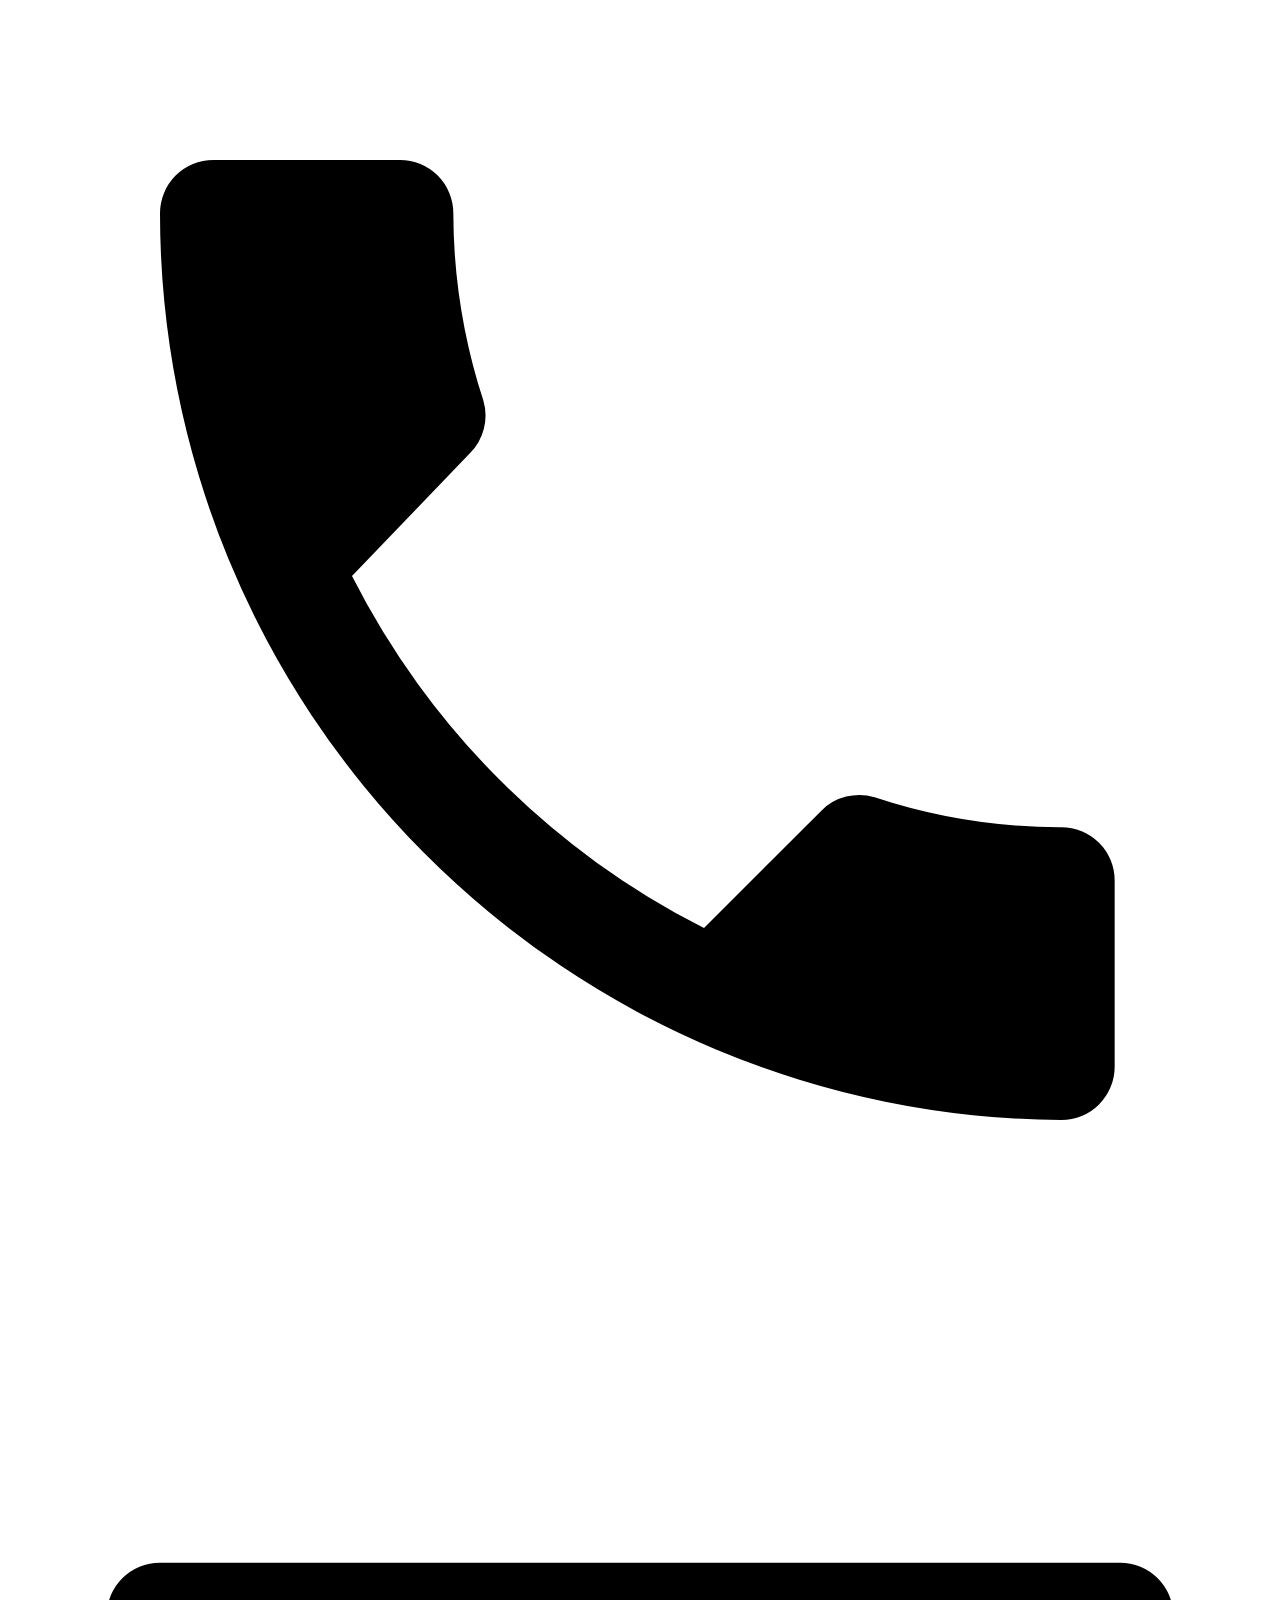
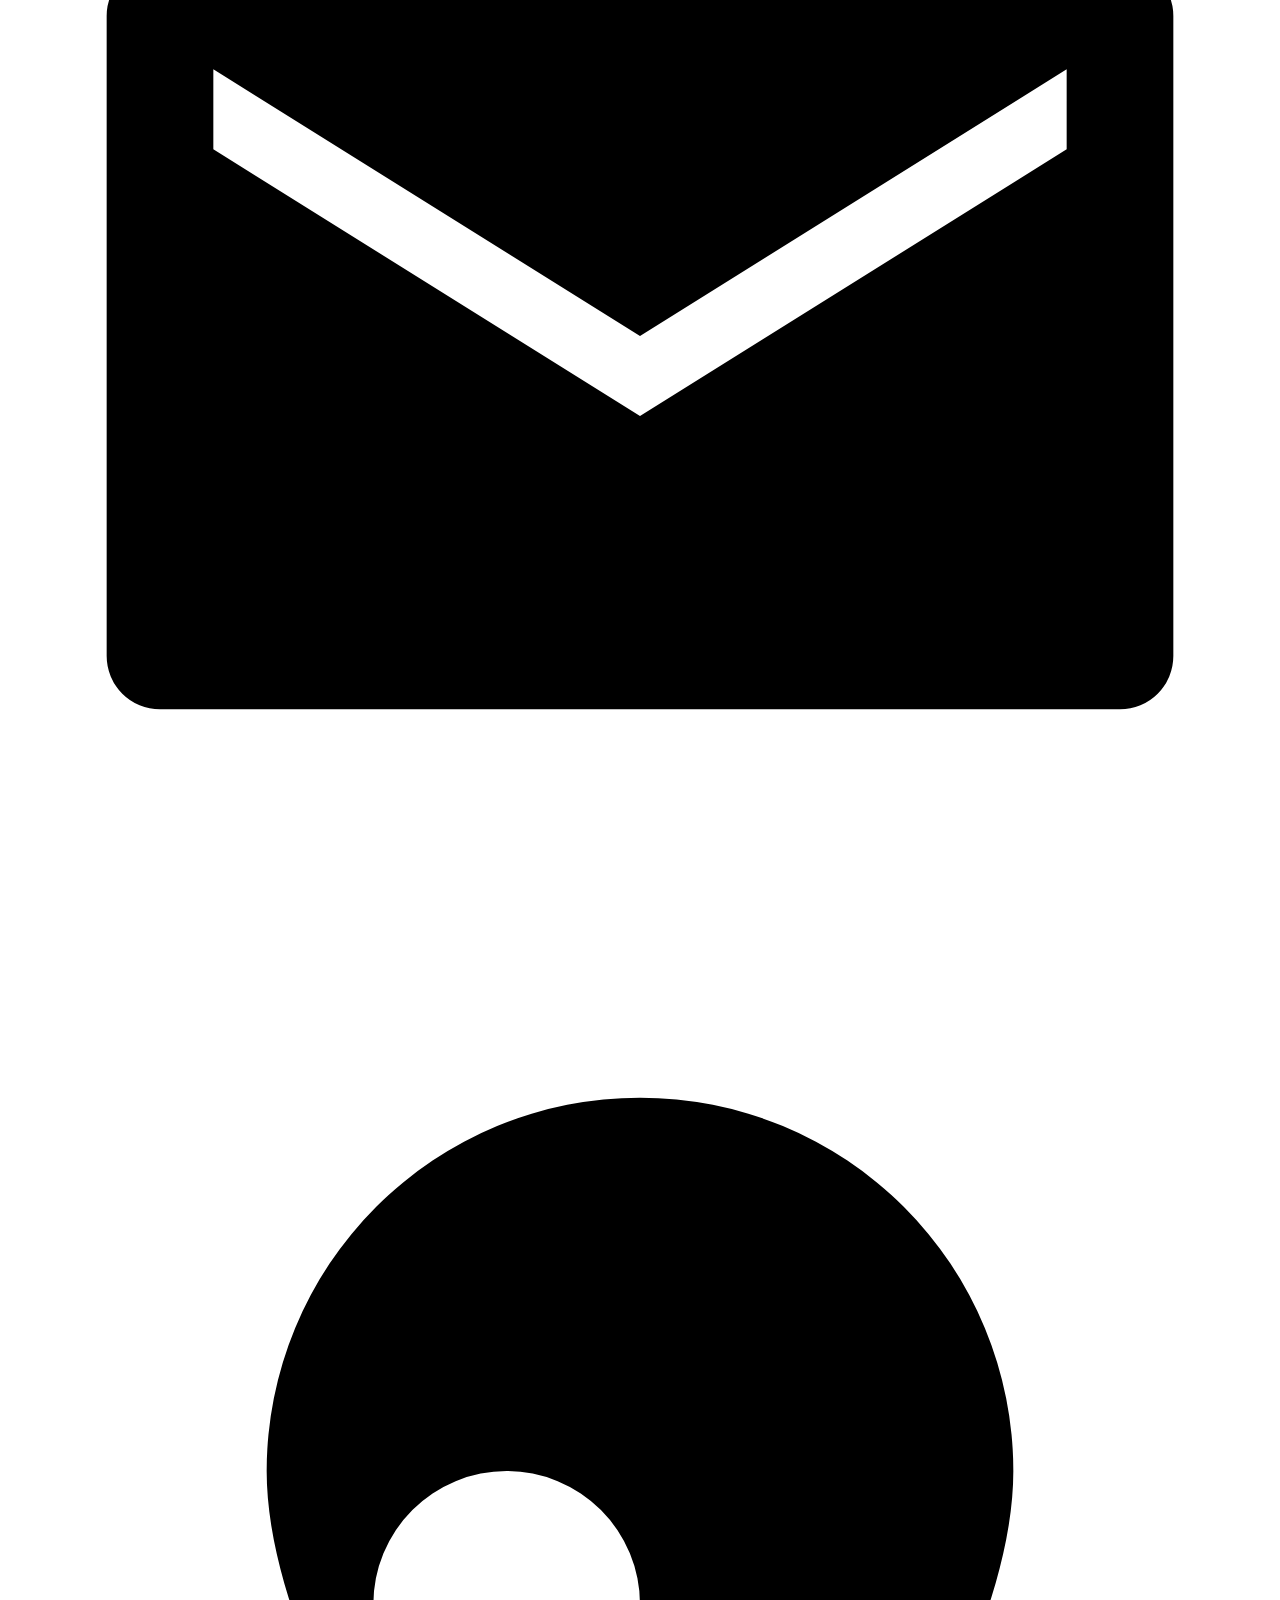
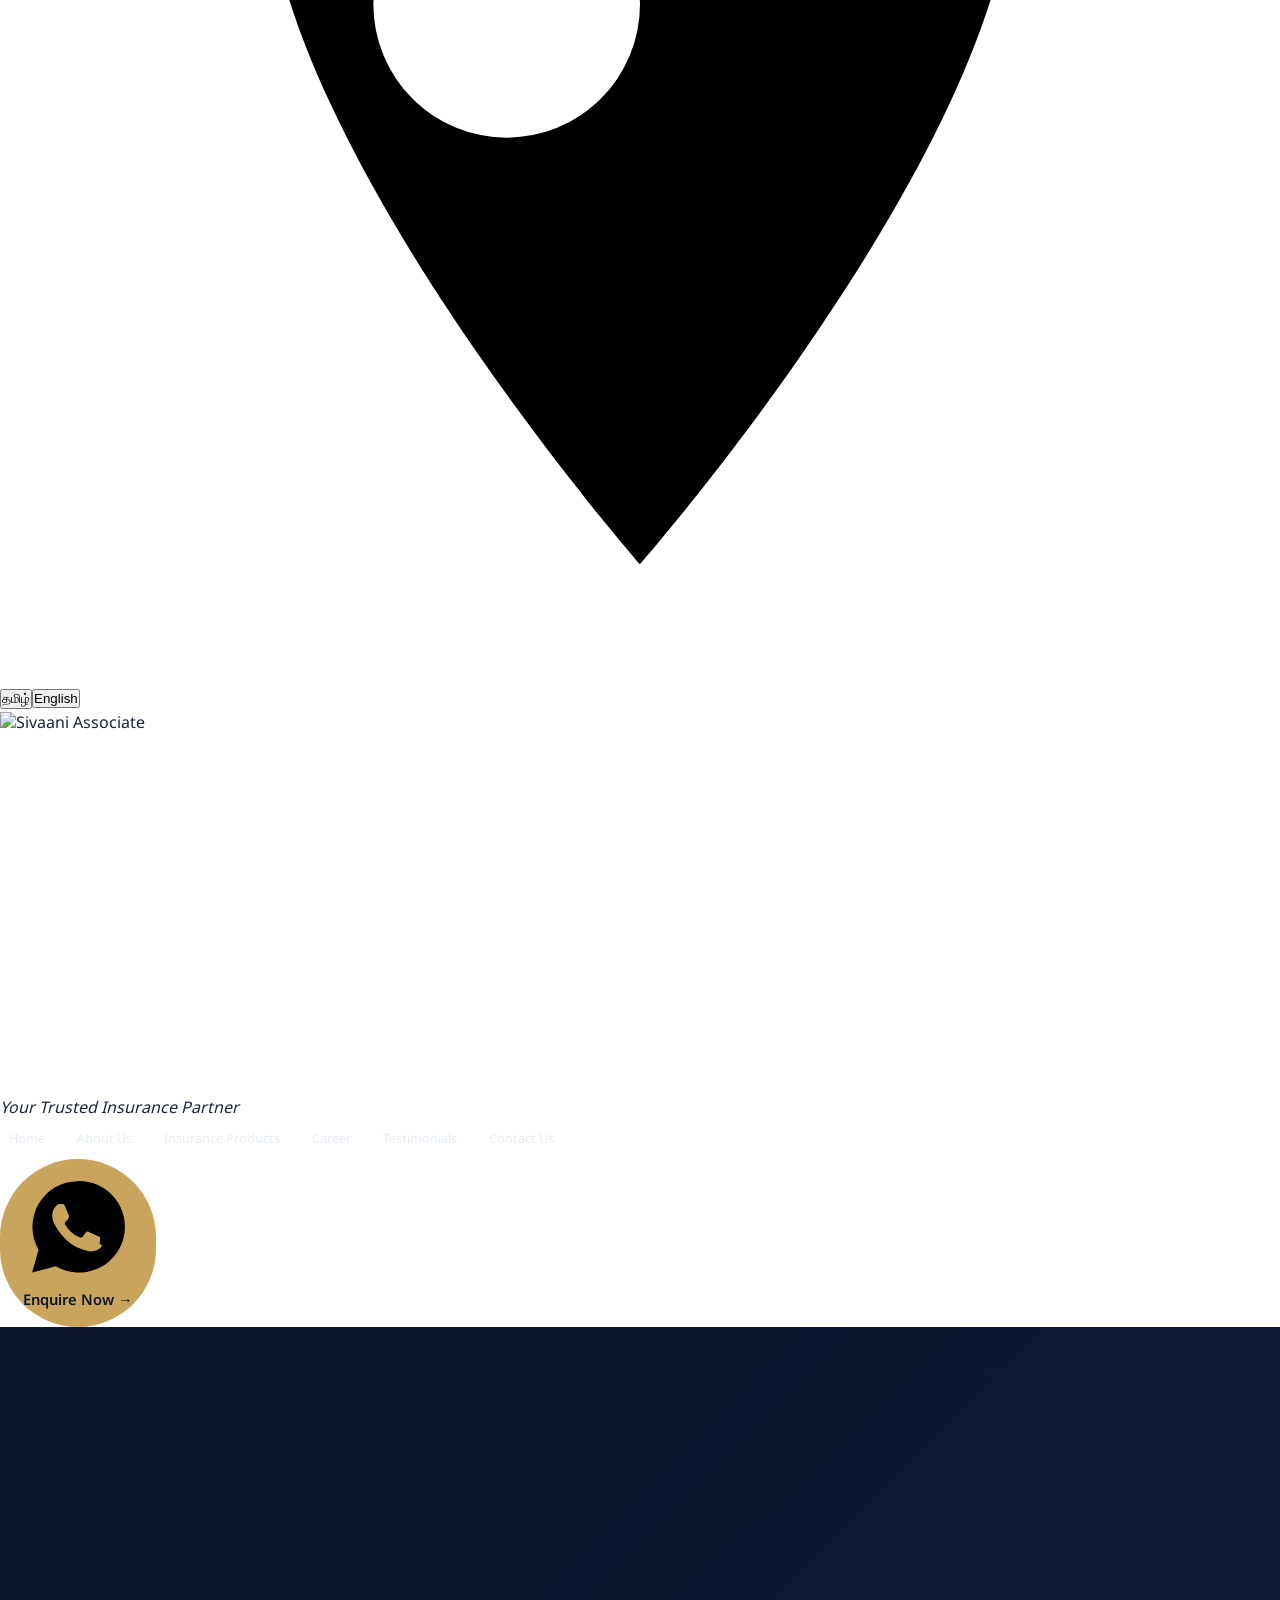
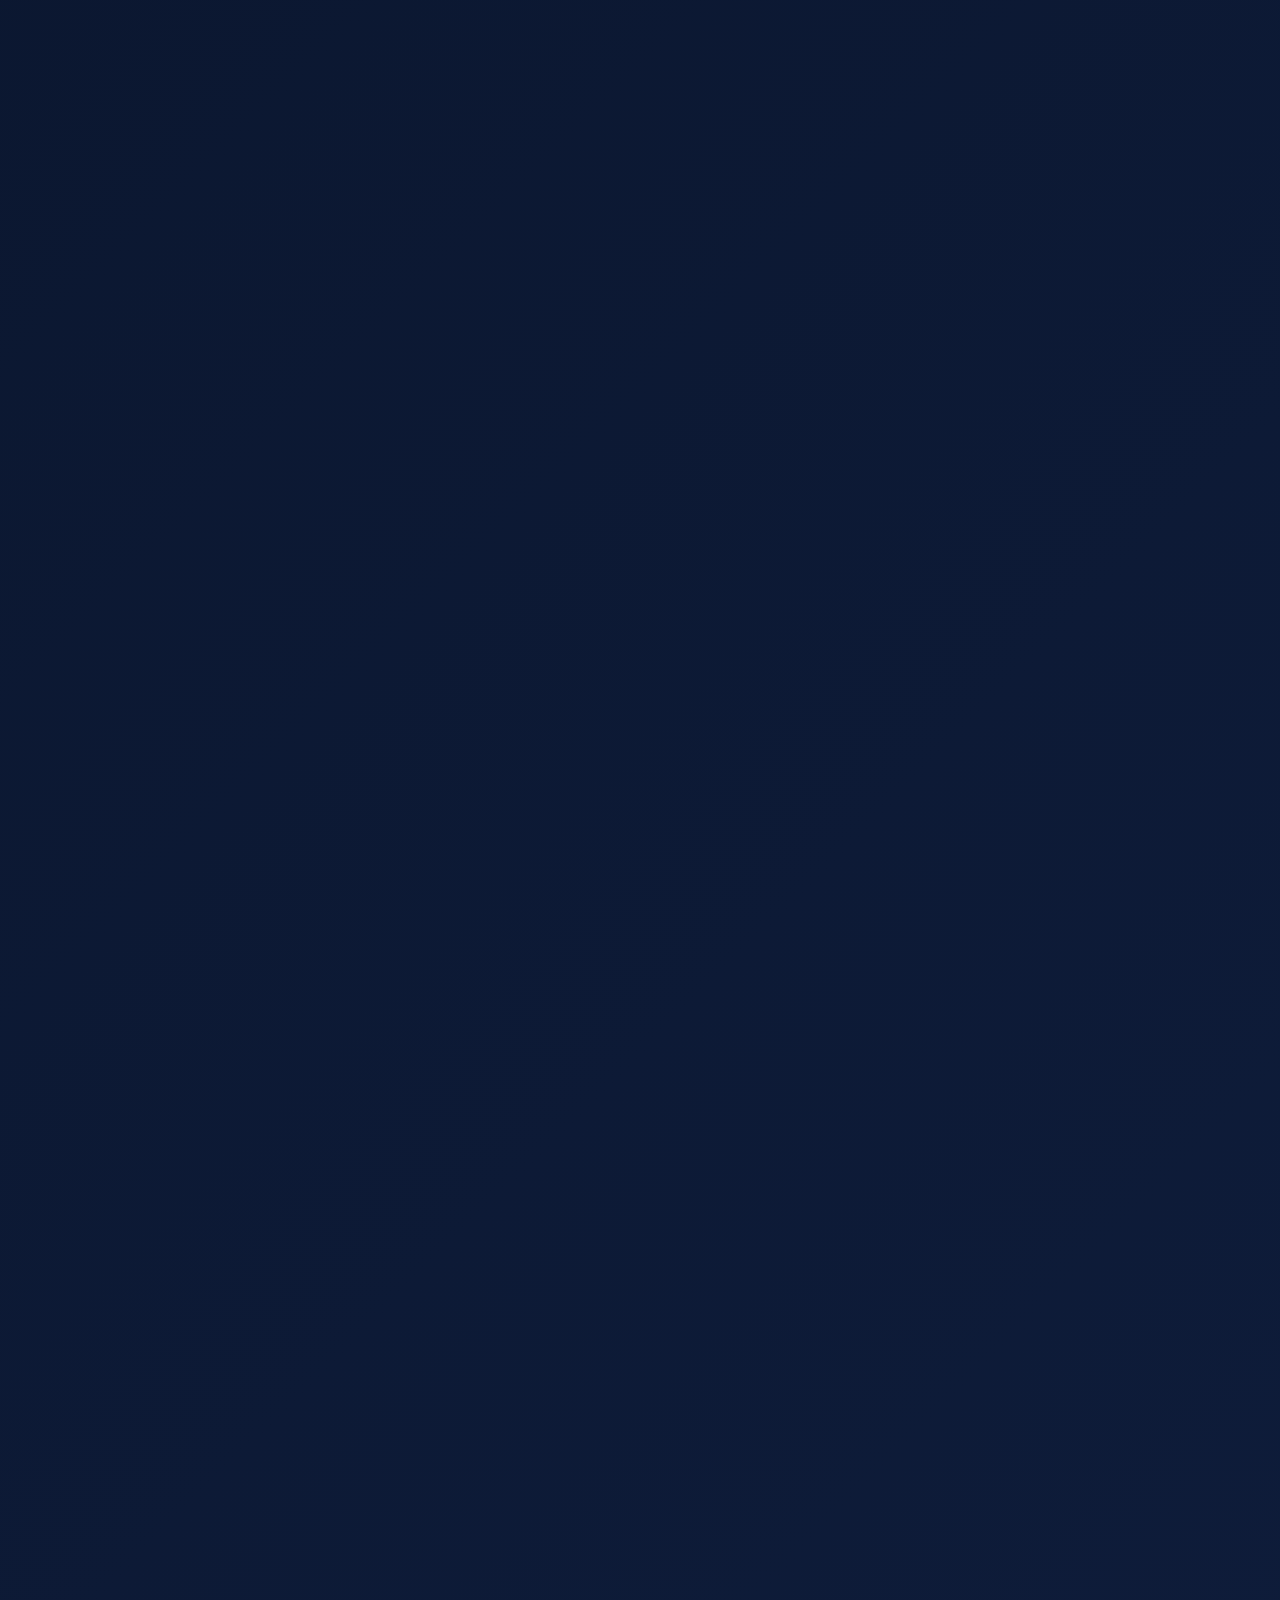
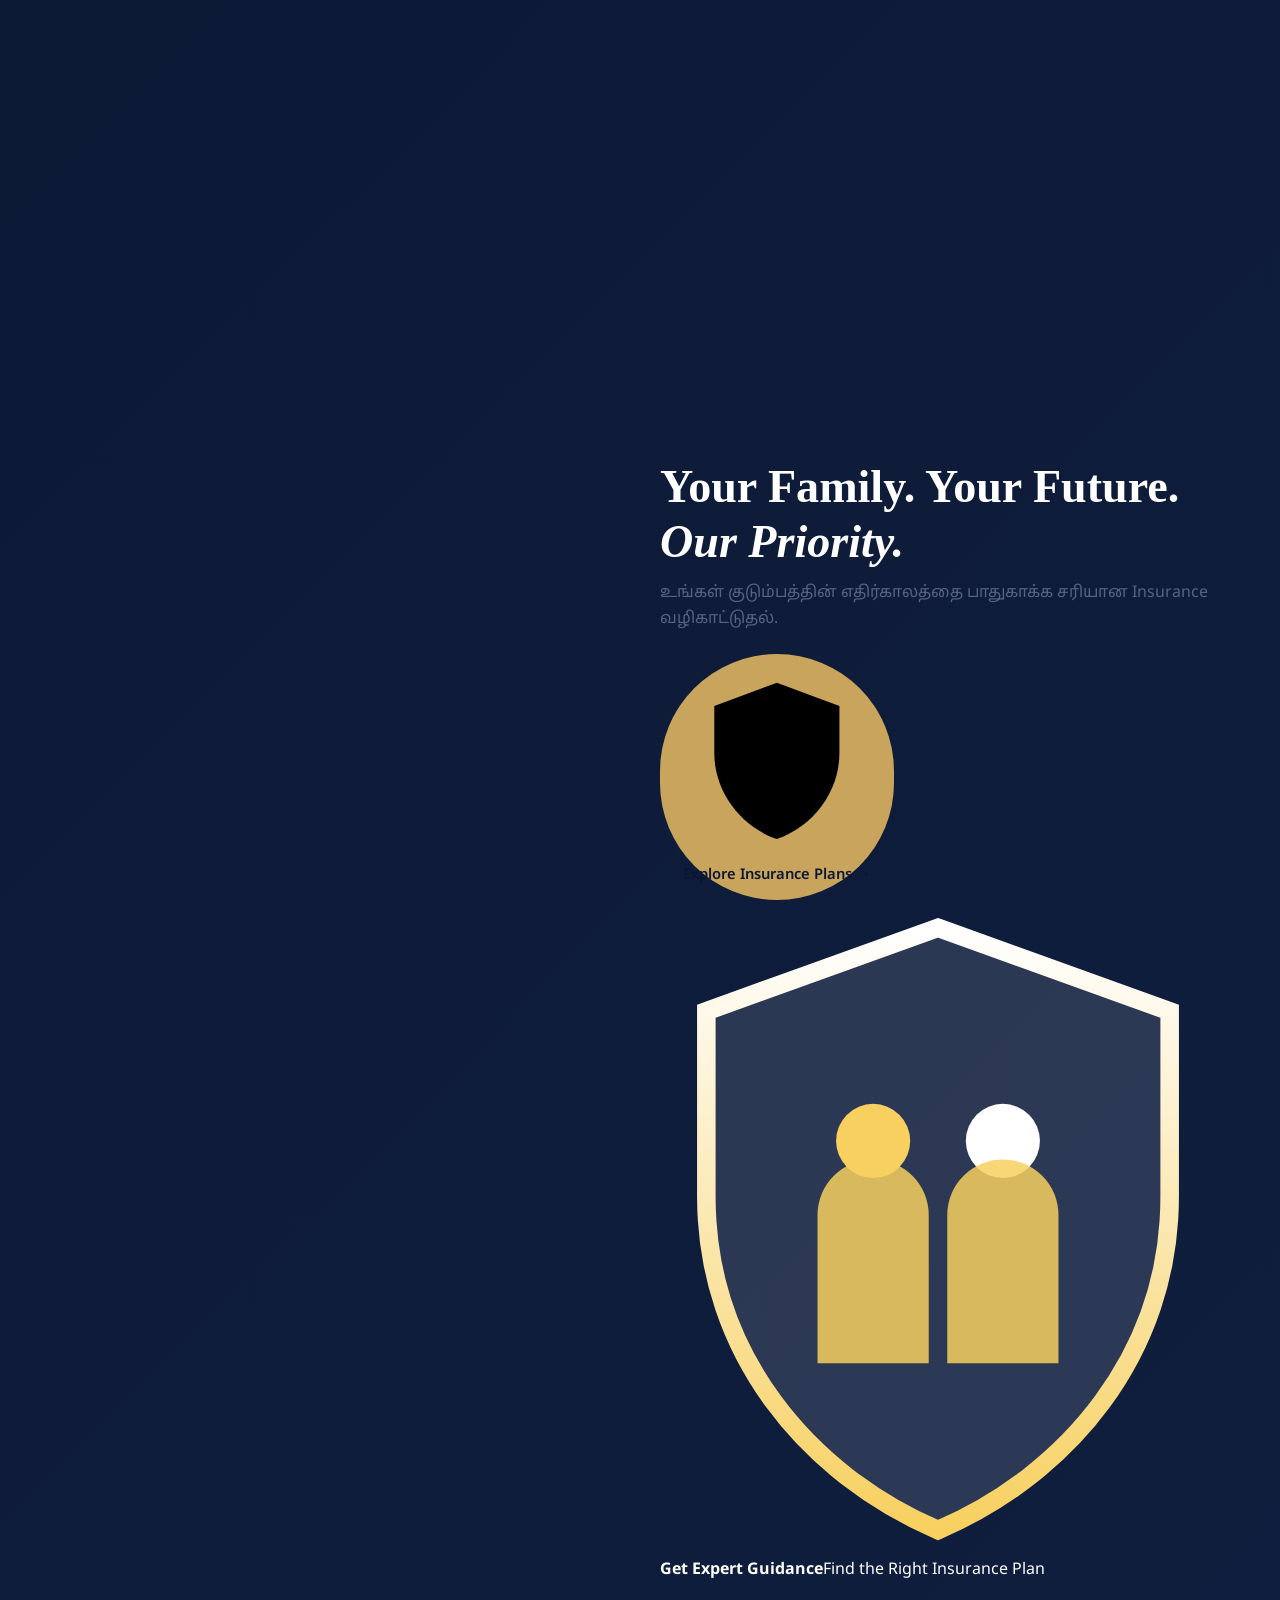
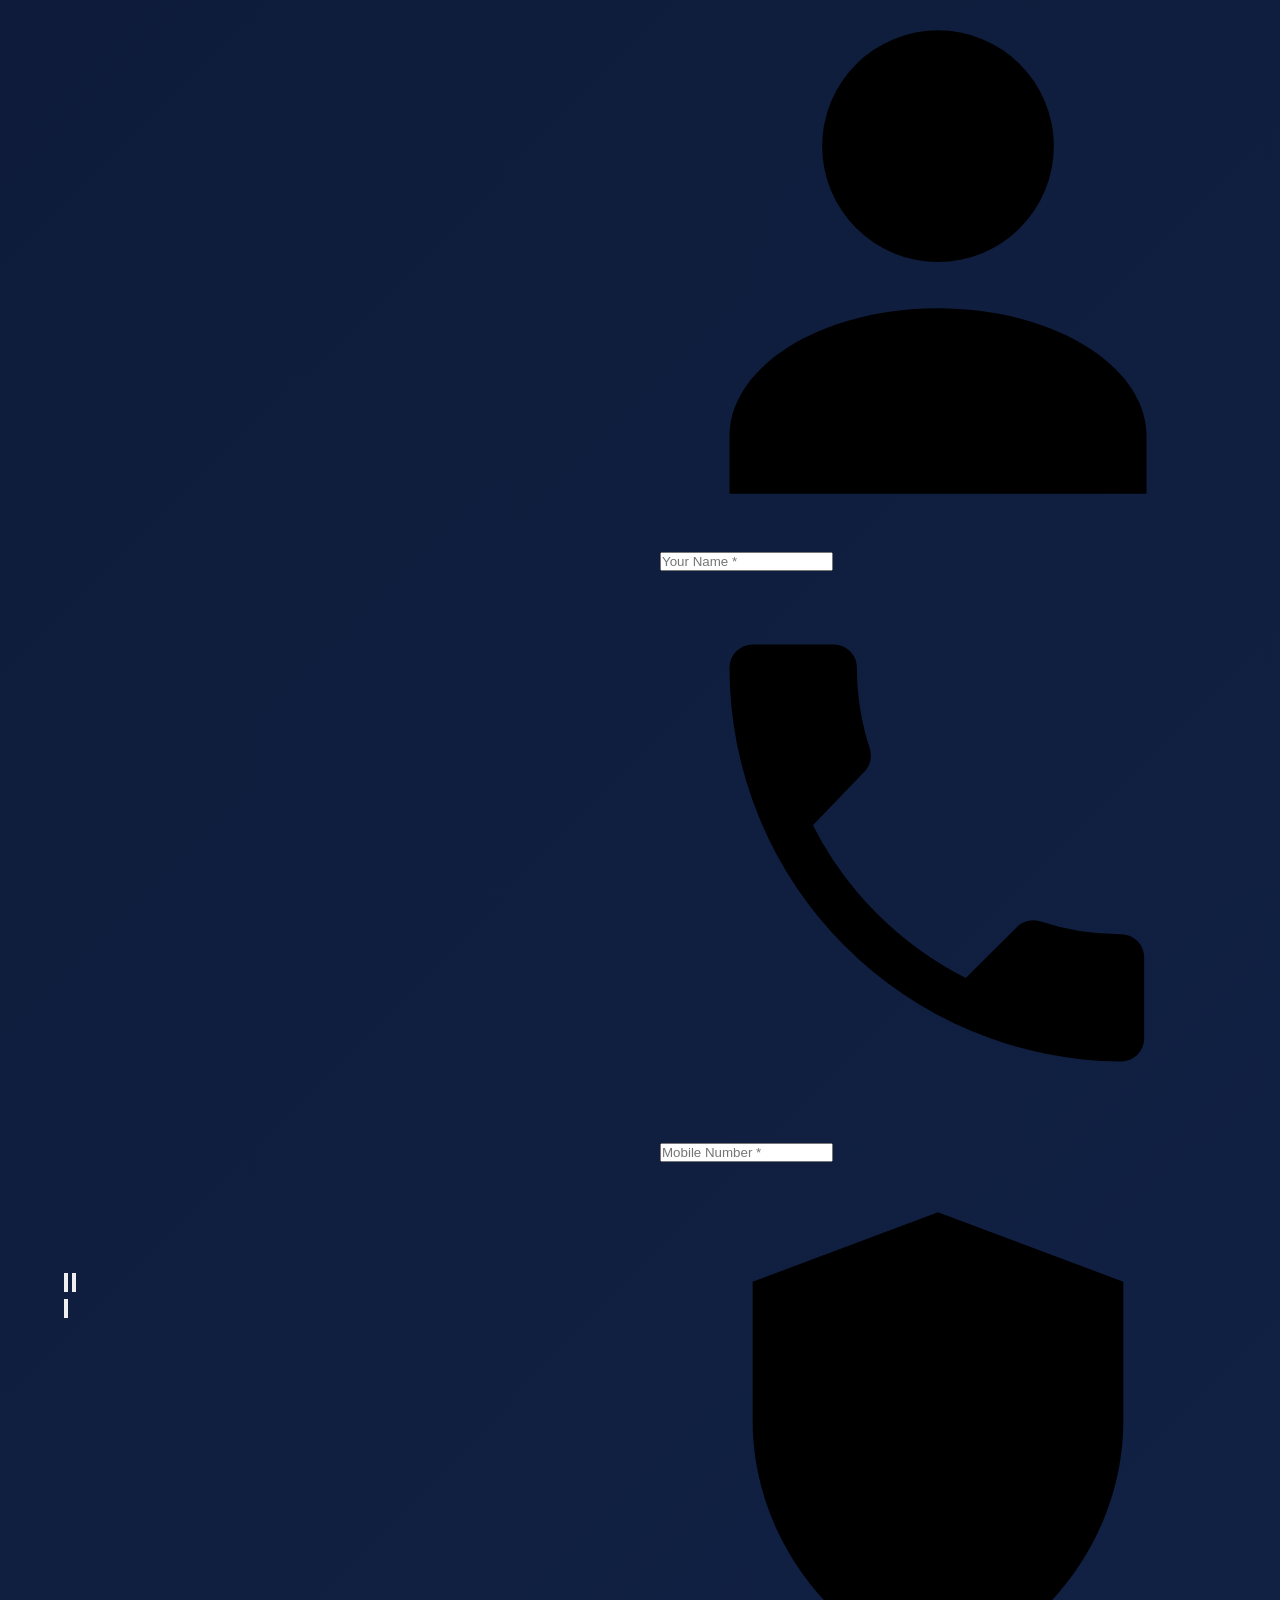
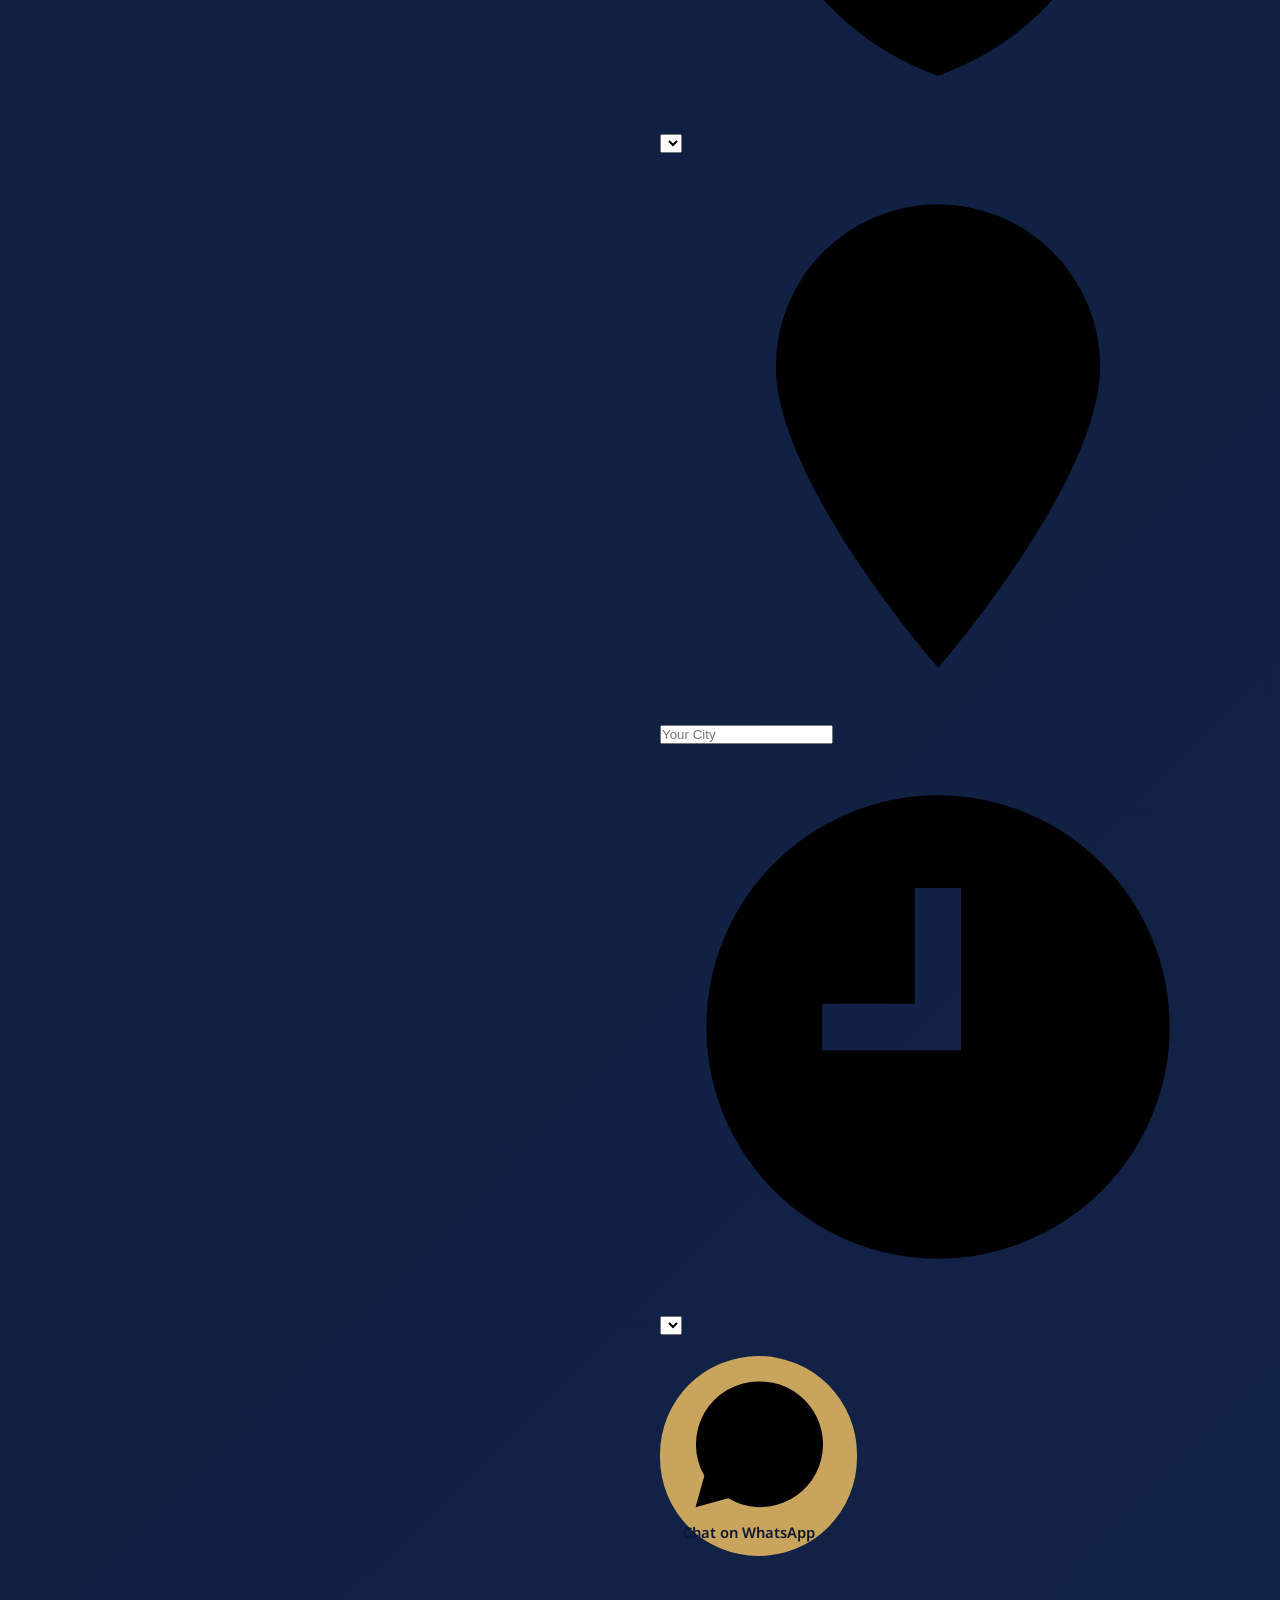
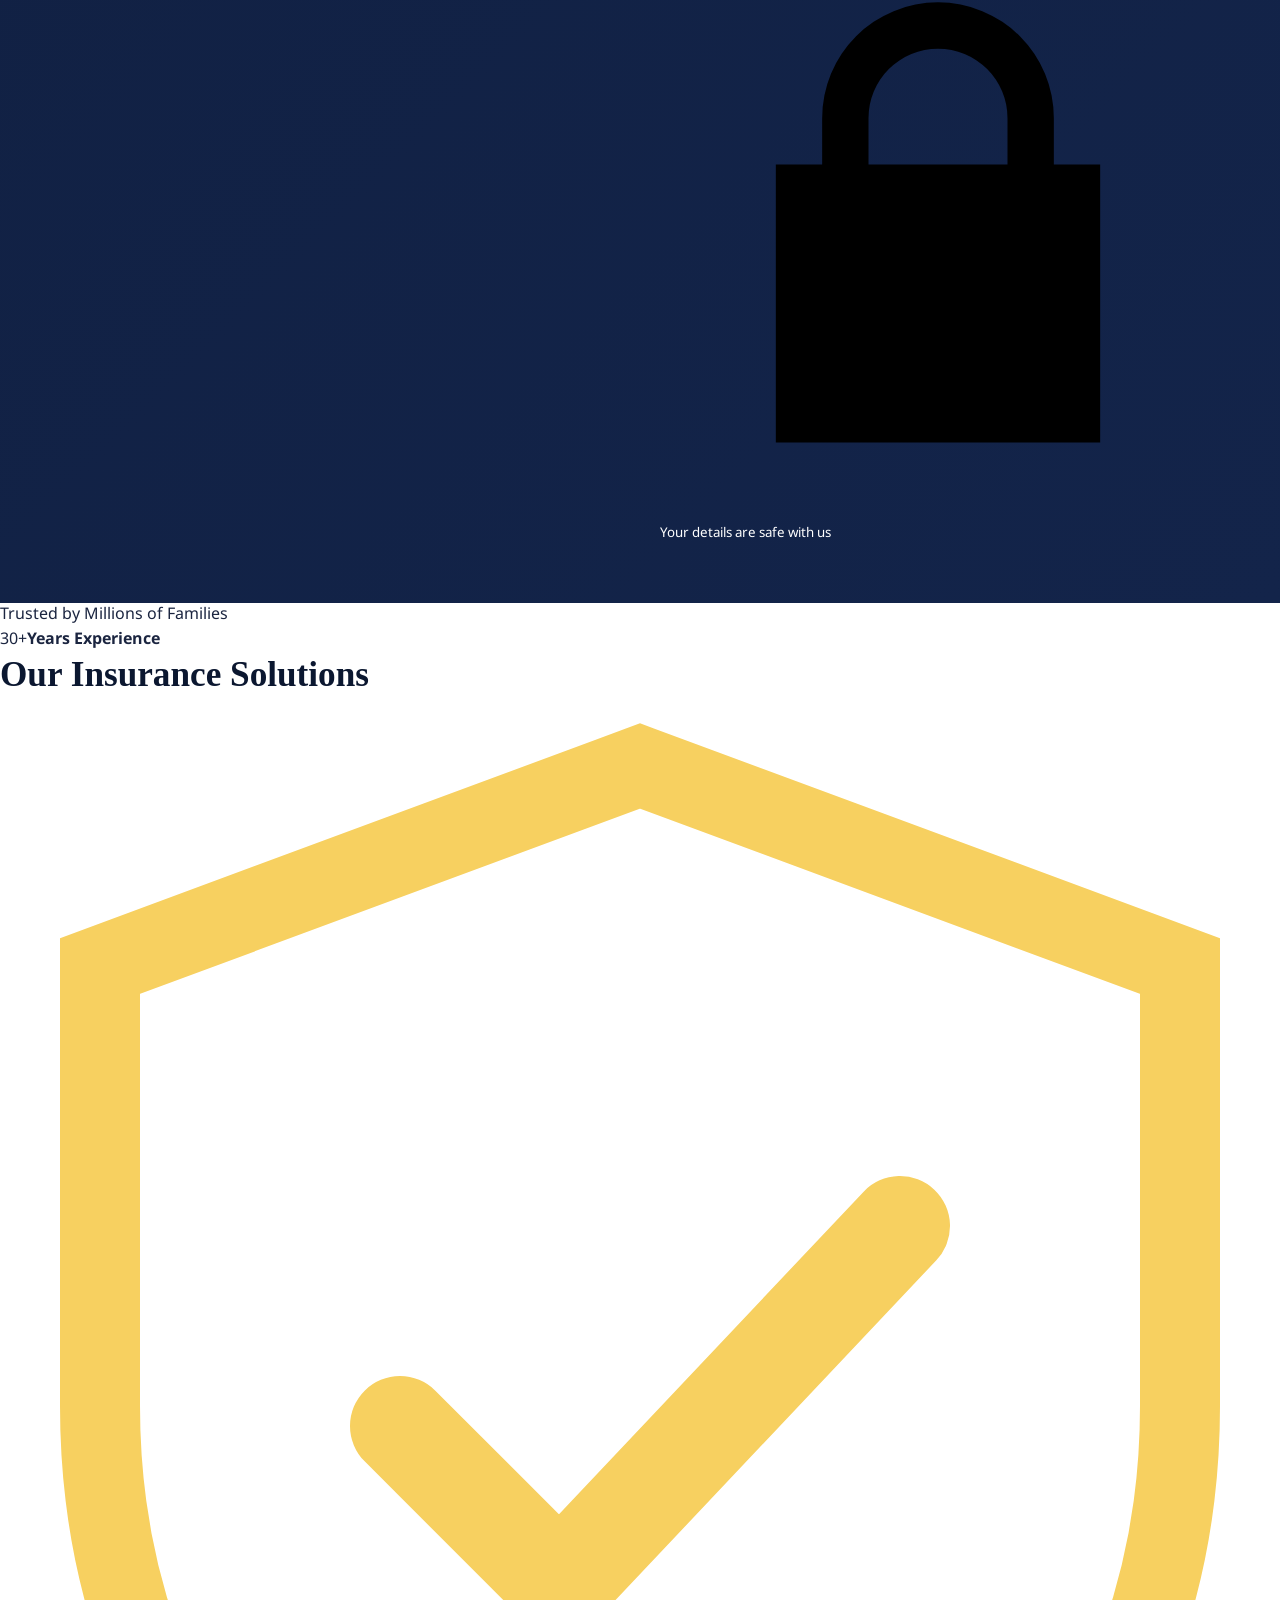
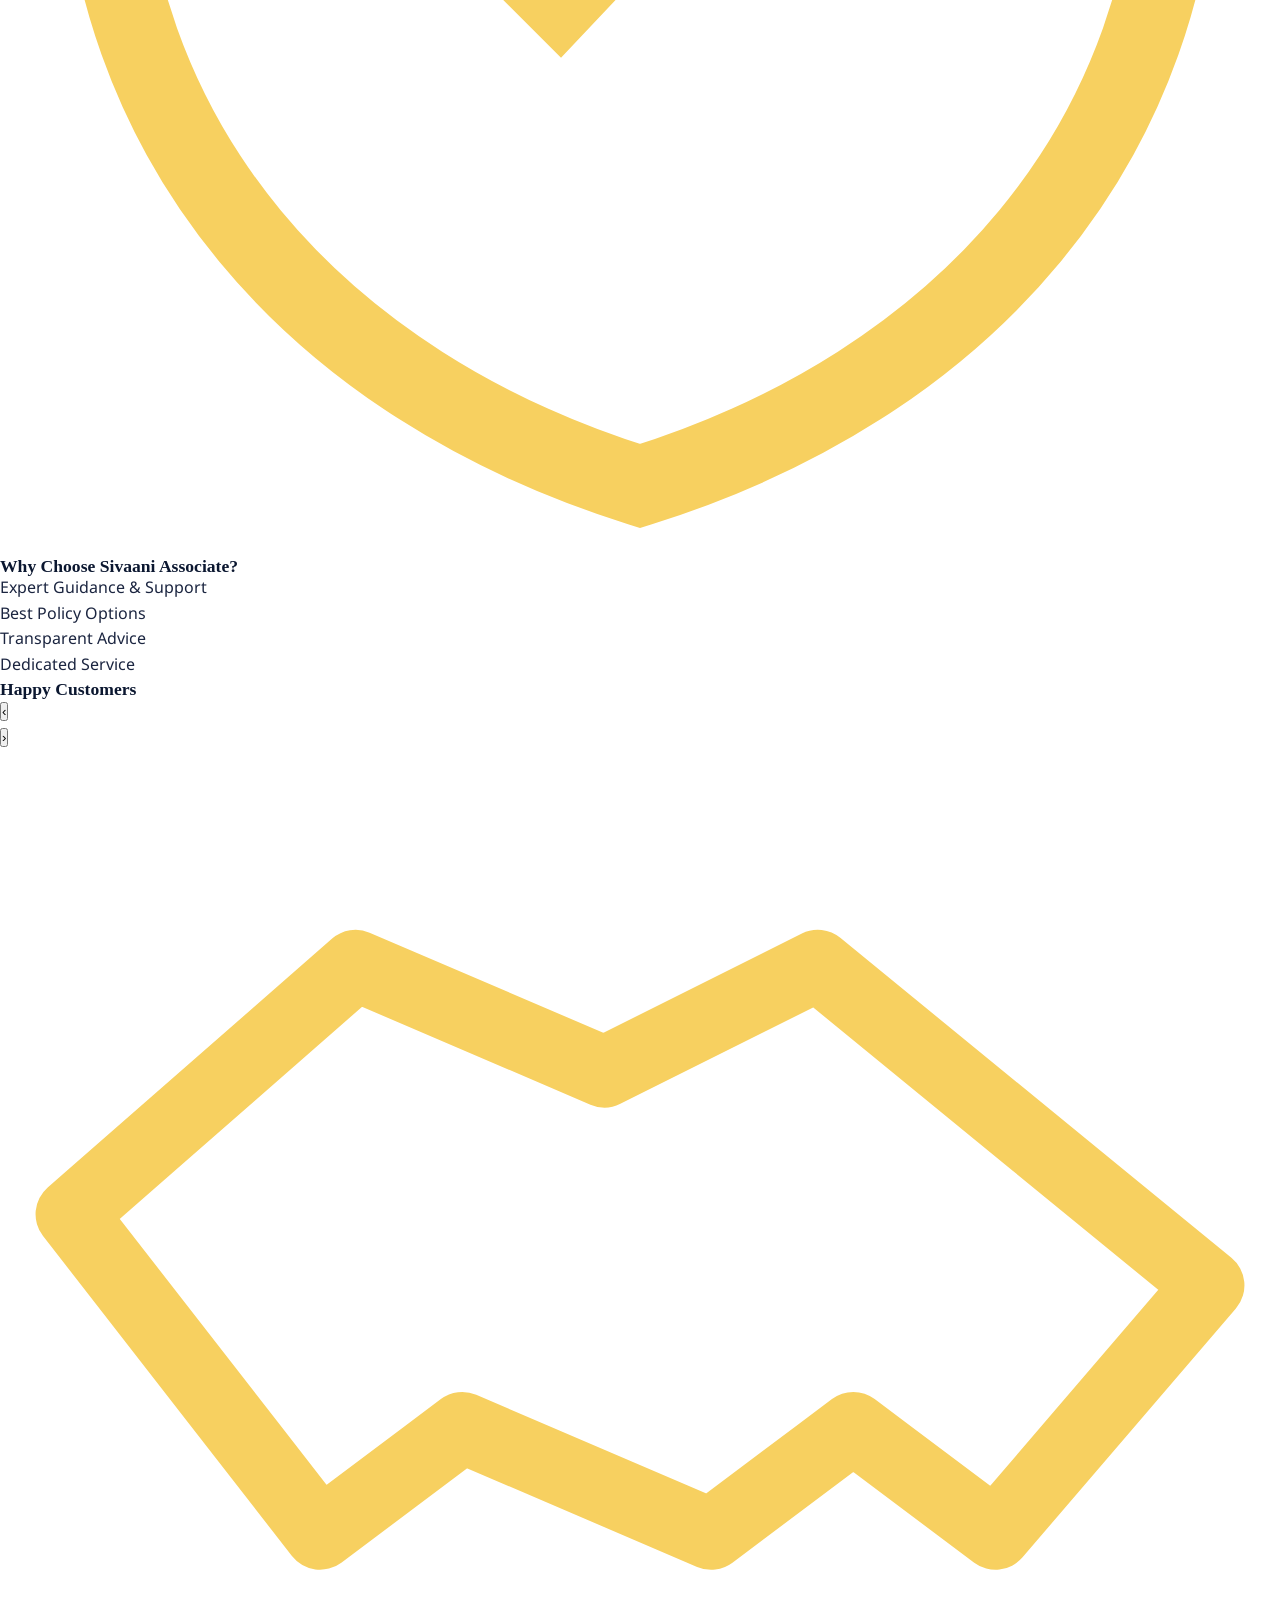
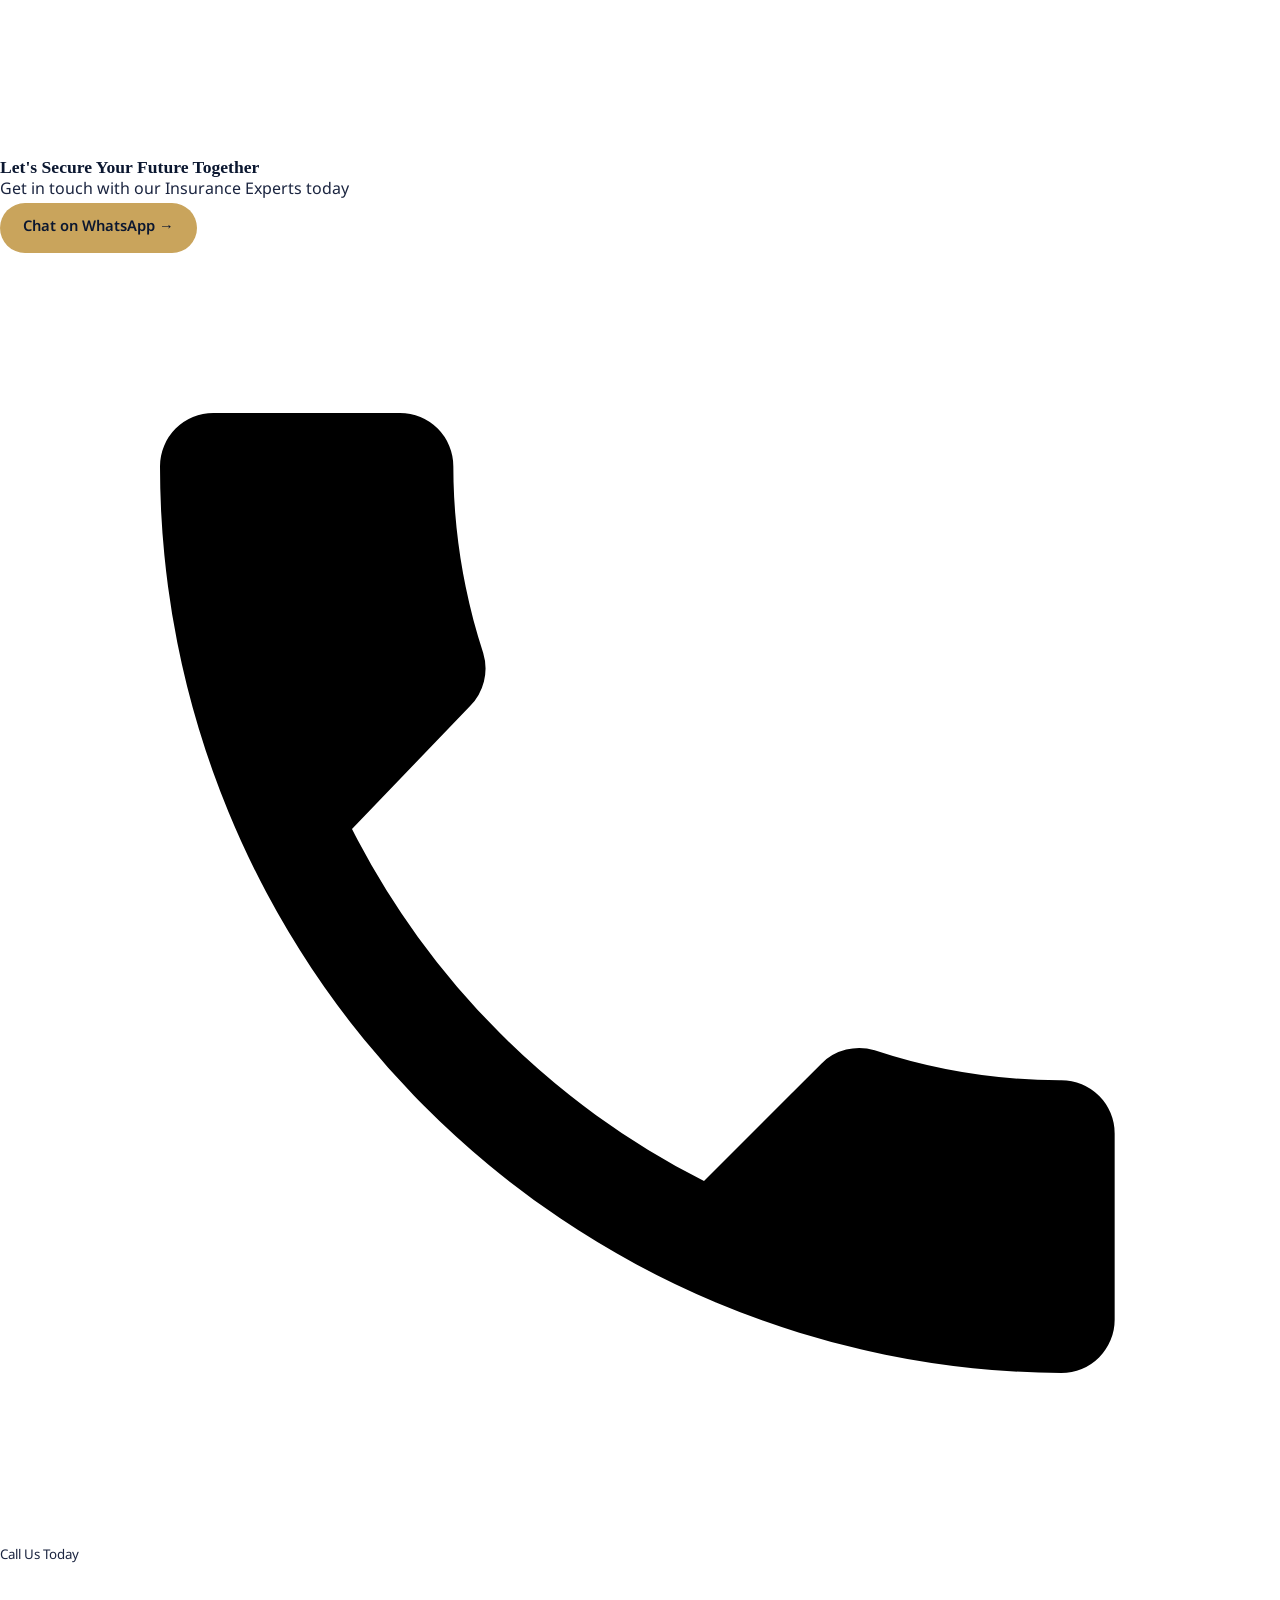
==== index.html @ 80b023f9 "Update index.html" ====
<!DOCTYPE html>
<html lang="en">
<head>
<meta charset="UTF-8">
<meta name="viewport" content="width=device-width, initial-scale=1">
<title>Sivaani Associate – Your Trusted Insurance Partner | Erode</title>
<meta name="description" content="Sivaani Associate, Erode – expert guidance for life, health, child, retirement and vehicle insurance.">
<link rel="icon" type="image/png" sizes="32x32" href="images/favicon-32.png">
<link rel="apple-touch-icon" sizes="180x180" href="images/apple-touch-icon.png">
<link rel="preconnect" href="https://fonts.googleapis.com">
<link href="https://fonts.googleapis.com/css2?family=Poppins:wght@400;500;600;700;800&family=Noto+Sans+Tamil:wght@400;500;600;700&display=swap" rel="stylesheet">
<link rel="preload" as="image" href="images/hero/slide-1.webp" type="image/webp" fetchpriority="high" imagesrcset="images/hero/slide-1-m.webp 1100w, images/hero/slide-1.webp 2200w" imagesizes="100vw">
<link rel="stylesheet" href="style.css">
<link rel="stylesheet" href="enquiry.css">
<link rel="stylesheet" href="catalogue.css">
</head>
<body>
<div class="topbar"><div class="wrap">
  <div class="tb-left">
    <a id="tbPhone" class="ico" href="#"><svg viewBox="0 0 24 24"><path d="M6.6 10.8a15 15 0 006.6 6.6l2.2-2.2a1 1 0 011-.25 11 11 0 003.5.56 1 1 0 011 1V20a1 1 0 01-1 1A17 17 0 013 4a1 1 0 011-1h3.5a1 1 0 011 1c0 1.2.2 2.4.56 3.500a1 1 0 01-.25 1z"/></svg><span></span></a>
    <a id="tbMail" class="ico hide-sm" href="#"><svg viewBox="0 0 24 24"><path d="M3 5h18a1 1 0 011 1v12a1 1 0 01-1 1H3a1 1 0 01-1-1V6a1 1 0 011-1zm9 7L4 7v1.500l8 5 8-5V7z"/></svg><span></span></a>
    <span id="tbLoc" class="ico hide-md"><svg viewBox="0 0 24 24"><path d="M12 2a7 7 0 00-7 7c0 5 7 13 7 13s7-8 7-13a7 7 0 00-7-7zm0 9.500A2.5 2.5 0 119.5 9 2.5 2.5 0 0112 11.500z"/></svg><span></span></span>
  </div>
  <div class="tb-right">
    <div class="lang" role="group" aria-label="Language"><button data-lang="ta" class="on">தமிழ்</button><button data-lang="en">English</button></div>
    <div class="social" id="social"></div>
  </div>
</div></div>

<header class="header"><div class="wrap">
  <a class="logo" href="#home" aria-label="Sivaani Associate">
    <span><img class="logo-img" src="images/logo-full.png" alt="Sivaani Associate" width="1681" height="505"><i data-i18n="tagline">Your Trusted Insurance Partner</i></span>
  </a>
  <nav class="nav" id="nav">
    <a href="#home" class="active" data-i18n="nav_home">Home</a>
    <div class="dd"><a href="#about" data-i18n="nav_about">About Us</a><ul><li><a href="#why" data-i18n="dd_why">Why Choose Us</a></li><li><a href="#testimonials" data-i18n="dd_exp">Our Experience</a></li></ul></div>
    <div class="dd"><a href="#products" data-i18n="nav_products">Insurance Products</a><ul id="ddProducts"></ul></div>
    <a href="#career" data-i18n="nav_career">Career</a>
    <a href="#testimonials" data-i18n="nav_testi">Testimonials</a>
    <a href="#contact" data-i18n="nav_contact">Contact Us</a>
  </nav>
  <a class="btn gold enq" id="enqBtn" href="#" target="_blank" rel="noopener"><svg viewBox="0 0 24 24"><path d="M12 2a10 10 0 00-8.6 15L2 22l5.2-1.400A10 10 0 1012 2zm5.3 14.100c-.2.6-1.3 1.2-1.8 1.2-.5.1-1 .2-3.3-.7-2.8-1.1-4.6-4-4.7-4.200s-1.1-1.5-1.1-2.8.7-2 1-2.300a1 1 0 01.7-.3h.5c.2 0 .4 0 .6.500l.8 2c.1.2.1.3 0 .5l-.3.5-.4.400c-.1.2-.3.3-.1.600a7 7 0 001.3 1.6 6.5 6.5 0 001.9 1.200c.3.1.4.1.6-.1l.8-1c.2-.2.4-.2.6-.1l1.9.9c.3.1.5.2.5.3.1.2.1.7-.1 1.300z"/></svg><span data-i18n="enquire">Enquire Now</span> →</a>
  <button class="burger" id="burger" aria-label="Menu"><i></i><i></i><i></i></button>
</div></header>

<main>
<section class="hero" id="home">
  <div class="hero-slider" id="heroSlider" role="region" aria-roledescription="carousel" aria-label="Family protection photo slideshow">
    <div class="hs is-active kb" style="--op:53.5% 26%" role="group" aria-roledescription="slide" aria-label="1 of 4"><picture><source type="image/webp" srcset="images/hero/slide-1-m.webp 1100w, images/hero/slide-1.webp 2200w" sizes="100vw"><img src="images/hero/slide-1.jpg" srcset="images/hero/slide-1-m.jpg 1100w, images/hero/slide-1.jpg 2200w" sizes="100vw" alt="Smiling Indian family of four – parents with their son and daughter" width="2200" height="900" decoding="async" fetchpriority="high"></picture></div>
    <div class="hs" style="--op:53.5% 34%" role="group" aria-roledescription="slide" aria-label="2 of 4" aria-hidden="true"><picture><source type="image/webp" data-srcset="images/hero/slide-2-m.webp 1100w, images/hero/slide-2.webp 2200w" sizes="100vw"><img src="[data-uri]" data-src="images/hero/slide-2.jpg" data-srcset="images/hero/slide-2-m.jpg 1100w, images/hero/slide-2.jpg 2200w" sizes="100vw" alt="Happy schoolgirl dreaming of a bright future" width="2200" height="900" decoding="async"></picture></div>
    <div class="hs" style="--op:53.5% 30%" role="group" aria-roledescription="slide" aria-label="3 of 4" aria-hidden="true"><picture><source type="image/webp" data-srcset="images/hero/slide-3-m.webp 1100w, images/hero/slide-3.webp 2200w" sizes="100vw"><img src="[data-uri]" data-src="images/hero/slide-3.jpg" data-srcset="images/hero/slide-3-m.jpg 1100w, images/hero/slide-3.jpg 2200w" sizes="100vw" alt="Confident young Indian woman working at her laptop" width="2200" height="900" decoding="async"></picture></div>
    <div class="hs" style="--op:52% 45%" role="group" aria-roledescription="slide" aria-label="4 of 4" aria-hidden="true"><picture><source type="image/webp" data-srcset="images/hero/slide-4-m.webp 1100w, images/hero/slide-4.webp 2400w" sizes="100vw"><img src="[data-uri]" data-src="images/hero/slide-4.jpg" data-srcset="images/hero/slide-4-m.jpg 1100w, images/hero/slide-4.jpg 2400w" sizes="100vw" alt="Three generations of an Indian family laughing together in a garden" width="2400" height="700" decoding="async"></picture></div>
    <div class="hero-shade" aria-hidden="true"></div>
    <div class="hero-glow" aria-hidden="true"></div>
  </div>
  <div class="hero-fx" aria-hidden="true"><i></i><i></i><i></i><i></i><i></i><i></i><i></i><i></i></div>
  <div class="hero-ctrl" id="heroCtrl" role="group" aria-label="Slideshow controls">
    <button type="button" id="hsPrev" aria-label="Previous slide"><svg viewBox="0 0 24 24"><path d="M15.4 5.4 14 4l-8 8 8 8 1.4-1.4L8.8 12z"/></svg></button>
    <button type="button" id="hsToggle" aria-label="Pause slideshow" aria-pressed="false"><svg class="i-pause" viewBox="0 0 24 24"><path d="M7 5h4v14H7zm6 0h4v14h-4z"/></svg><svg class="i-play" viewBox="0 0 24 24"><path d="M8 5v14l11-7z"/></svg></button>
    <div class="hs-dots" id="hsDots"></div>
    <button type="button" id="hsNext" aria-label="Next slide"><svg viewBox="0 0 24 24"><path d="M8.6 5.4 10 4l8 8-8 8-1.4-1.4 6.6-6.6z"/></svg></button>
  </div>
  <div class="wrap hero-in">
  <div class="hero-text">
    <h1><span data-i18n="h1a">Your Family. Your Future.</span> <em data-i18n="h1b">Our Priority.</em></h1>
    <p class="sub ta-font" data-i18n="hsub">உங்கள் குடும்பத்தின் எதிர்காலத்தை பாதுகாக்க சரியான Insurance வழிகாட்டுதல்.</p>
    <a class="btn gold lg" href="#products"><svg viewBox="0 0 24 24"><path d="M12 2l8 3v6c0 5-3.4 9.4-8 11-4.6-1.6-8-6-8-11V5z"/></svg><span data-i18n="explore">Explore Insurance Plans</span> →</a>
  </div>
  <div class="hero-vis has-img" id="heroVis"><svg class="shield" viewBox="0 0 120 140"><defs><linearGradient id="g2" x1="0" y1="0" x2="0" y2="1"><stop offset="0" stop-color="#fff"/><stop offset="1" stop-color="#F7D060"/></linearGradient></defs><path d="M60 6l50 18v40c0 34-22 60-50 72C32 124 10 98 10 64V24z" fill="rgba(255,255,255,.12)" stroke="url(#g2)" stroke-width="4"/><circle cx="46" cy="52" r="8" fill="#F7D060"/><circle cx="74" cy="52" r="8" fill="#fff"/><path d="M34 100V68a12 12 0 0124 0v32zM62 100V68a12 12 0 0124 0v32z" fill="#F7D060" opacity=".85"/></svg></div>
  <form class="card-form" id="leadForm" novalidate>
    <div class="cf-head"><b data-i18n="gh">Get Expert Guidance</b><span data-i18n="gs">Find the Right Insurance Plan</span></div>
    <div class="cf-body">
      <label class="f"><svg viewBox="0 0 24 24"><path d="M12 12a5 5 0 100-10 5 5 0 000 10zm0 2c-5 0-9 2.5-9 5.500V22h18v-2.500C21 16.5 17 14 12 14z"/></svg><input id="fName" required data-i18n-ph="ph_name" placeholder="Your Name *"></label>
      <label class="f"><svg viewBox="0 0 24 24"><path d="M6.6 10.800a15 15 0 006.6 6.600l2.2-2.200a1 1 0 011-.25 11 11 0 003.5.56 1 1 0 011 1V20a1 1 0 01-1 1A17 17 0 013 4a1 1 0 011-1h3.500a1 1 0 011 1c0 1.2.2 2.4.56 3.500a1 1 0 01-.25 1z"/></svg><input id="fMobile" type="tel" inputmode="numeric" maxlength="14" required data-i18n-ph="ph_mobile" placeholder="Mobile Number *"></label>
      <label class="f"><svg viewBox="0 0 24 24"><path d="M12 2l8 3v6c0 5-3.4 9.4-8 11-4.6-1.6-8-6-8-11V5z"/></svg><select id="fType"></select></label>
      <label class="f"><svg viewBox="0 0 24 24"><path d="M12 2a7 7 0 00-7 7c0 5 7 13 7 13s7-8 7-13a7 7 0 00-7-7z"/></svg><input id="fCity" data-i18n-ph="ph_city" placeholder="Your City"></label>
      <label class="f"><svg viewBox="0 0 24 24"><path d="M12 2a10 10 0 100 20 10 10 0 000-20zm1 11H7v-2h4V6h2z"/></svg><select id="fTime"></select></label>
      <p class="err" id="fErr" role="alert"></p>
      <button class="btn gold block" type="submit"><svg viewBox="0 0 24 24"><path d="M12 2a10 10 0 00-8.6 15L2 22l5.2-1.400A10 10 0 1012 2z"/></svg><span data-i18n="chat">Chat on WhatsApp</span> →</button>
      <small class="safe"><svg viewBox="0 0 24 24"><path d="M17 9V7a5 5 0 00-10 0v2H5v12h14V9zm-8-2a3 3 0 016 0v2H9z"/></svg><span data-i18n="safe">Your details are safe with us</span></small>
    </div>
  </form>
</div></section>

<section class="partners"><div class="wrap">
  <div class="p-lead" data-i18n="trusted">Trusted by Millions of Families</div>
  <div class="p-logos" id="partners"></div>
  <div class="p-exp"><span class="laurel">30+</span><b data-i18n="years">Years Experience</b></div>
</div></section>

<section class="solutions" id="products"><div class="wrap">
  <h2 class="title"><span data-i18n="sol">Our Insurance Solutions</span></h2>
  <div class="grid6" id="cards"></div>
</div></section>

<section class="trio" id="about"><div class="wrap trio-in">
  <article class="tc navy" id="why">
    <svg class="big" viewBox="0 0 64 72"><path d="M32 3l27 10v22c0 17-11 29-27 34C16 64 5 52 5 35V13z" fill="none" stroke="#F7D060" stroke-width="4"/><path d="M20 36l8 8 17-18" fill="none" stroke="#F7D060" stroke-width="5" stroke-linecap="round"/></svg>
    <div><h3 data-i18n="why">Why Choose <b>Sivaani Associate?</b></h3>
    <ul class="ticks"><li data-i18n="w1">Expert Guidance & Support</li><li data-i18n="w2">Best Policy Options</li><li data-i18n="w3">Transparent Advice</li><li data-i18n="w4">Dedicated Service</li></ul></div>
  </article>
  <article class="tc light" id="testimonials">
    <h3 data-i18n="happy">Happy Customers</h3>
    <div class="slide"><div class="av" id="tAv"></div><div><p id="tQ"></p><cite id="tN"></cite></div></div>
    <div class="ctrl"><button id="prev" aria-label="Previous">‹</button><div id="dots"></div><button id="next" aria-label="Next">›</button></div>
  </article>
  <article class="tc navy cta" id="career">
    <svg class="big" viewBox="0 0 72 56"><path d="M4 26l16-14 14 6 12-6 22 18-12 14-8-6-8 6-14-6-8 6z" fill="none" stroke="#F7D060" stroke-width="4" stroke-linejoin="round"/></svg>
    <div><h3 data-i18n="secure">Let's Secure Your Future Together</h3><p data-i18n="getin">Get in touch with our Insurance Experts today</p>
    <a class="btn gold" id="ctaWa" href="#" target="_blank" rel="noopener"><span data-i18n="chat">Chat on WhatsApp</span> →</a></div>
  </article>
</div></section>
<section id="catalogue" aria-label="Insurance products catalogue"></section>
</main>

<footer class="footer" id="contact"><div class="wrap">
  <div class="fc"><svg viewBox="0 0 24 24"><path d="M6.6 10.800a15 15 0 006.6 6.600l2.2-2.200a1 1 0 011-.25 11 11 0 003.5.56 1 1 0 011 1V20a1 1 0 01-1 1A17 17 0 013 4a1 1 0 011-1h3.500a1 1 0 011 1c0 1.2.2 2.4.56 3.500a1 1 0 01-.25 1z"/></svg><div><a id="fPhone" href="#"></a><small data-i18n="callus">Call Us Today</small></div></div>
  <div class="fc"><svg viewBox="0 0 24 24"><path d="M3 5h18a1 1 0 011 1v12a1 1 0 01-1 1H3a1 1 0 01-1-1V6a1 1 0 011-1zm9 7L4 7v1.500l8 5 8-5V7z"/></svg><div><a id="fMail" href="#"></a><small data-i18n="drop">Drop an Email</small></div></div>
  <div class="fc"><svg viewBox="0 0 24 24"><path d="M12 2a7 7 0 00-7 7c0 5 7 13 7 13s7-8 7-13a7 7 0 00-7-7z"/></svg><div><span id="fLoc"></span><small data-i18n="visit">Visit Our Office</small></div></div>
  <a class="btn outline" href="#catalogue"><span data-i18n="viewp">View Our Products</span> →</a>
</div></footer>
<script src="enquiry-data.js"></script>
<script src="catalogue-data.js"></script>
<script src="script.js"></script>
<script src="enquiry.js"></script>
<script src="catalogue.js"></script>
</body>
</html>
---- style.css ----
/* Sivaani Associate redesign. Theme tokens first; responsive rules at the end. */
:root{--navy:#0B1730;--navy2:#13244a;--gold:#C9A45C;--gold2:#e3c27d;--ink:#1b2540;--mute:#586282;--bg:#fff;--alt:#F4F6FA;--line:#dfe5f1;--wa:#1a8a4a;--r:14px;--hdr:64px}
*{box-sizing:border-box;margin:0;padding:0}
html{scroll-behavior:smooth;scroll-padding-top:90px}
body{font-family:Inter,'Noto Sans Tamil',sans-serif;color:var(--ink);background:var(--bg);line-height:1.6;overflow-x:hidden}
img{max-width:100%;height:auto;display:block}
a{color:inherit;text-decoration:none}
ul,ol{list-style:none}
:focus-visible{outline:3px solid var(--gold);outline-offset:2px}
.skip{position:absolute;left:-999px;top:0;background:#fff;padding:8px 14px;z-index:99}.skip:focus{left:8px}
h1,h2,h3{font-family:'Playfair Display',serif;color:var(--navy);line-height:1.2}
h2{font-size:clamp(1.6rem,3vw,2.2rem);margin-bottom:10px}
h3{font-size:1.1rem}

/* buttons */
.btn{display:inline-block;padding:12px 22px;border-radius:999px;font-weight:600;font-size:.92rem;border:1.5px solid transparent;cursor:pointer;font-family:inherit;transition:background .2s,color .2s,border-color .2s}
.btn.gold{background:var(--gold);color:var(--navy)}.btn.gold:hover{background:var(--gold2)}
.btn.outline{border-color:var(--navy);color:var(--navy)}.btn.outline:hover{background:var(--navy);color:#fff}
.btn.ghost{border-color:rgba(255,255,255,.5);color:#fff}.btn.ghost:hover{background:#fff;color:var(--navy)}
.btn.wa{background:var(--wa);color:#fff}
.btn.mini{padding:6px 14px;font-size:.8rem;background:var(--navy);color:#fff;margin-left:8px}
.cta-row{display:flex;flex-wrap:wrap;gap:12px;margin:22px 0}

/* announcement + utility bars */
.ann{background:var(--gold);color:var(--navy);display:flex;justify-content:center;align-items:center;gap:12px;padding:6px 12px;font-size:.85rem;font-weight:600;min-height:34px}
.ann p{transition:opacity .4s;text-align:center}.ann p.out{opacity:0}
.ann button{background:none;border:0;cursor:pointer;color:inherit;font-size:.7rem}
.util{background:var(--navy);color:#cfd7ea;display:flex;justify-content:center;gap:22px;padding:6px 12px;font-size:.78rem;flex-wrap:wrap}
.util a:hover{color:var(--gold2)}

/* header */
.hdr{position:sticky;top:0;z-index:40;background:var(--navy);color:#fff;display:flex;align-items:center;justify-content:space-between;padding:0 4vw;min-height:var(--hdr);box-shadow:0 2px 14px rgba(0,0,0,.18)}
.brand{display:flex;align-items:center;gap:10px;font-family:'Playfair Display',serif;font-weight:700;font-size:1.05rem;line-height:1.1}
.brand small{display:block;font:400 .68rem Inter,sans-serif;color:#aab6d3}
.mark{display:grid;place-items:center;width:38px;height:38px;border-radius:10px;background:var(--gold);color:var(--navy);font:700 .95rem Inter,sans-serif}
#nav{display:flex;align-items:center;gap:14px}
#nav>ul{display:flex;gap:2px;align-items:center}
#nav a,#nav .dd>button{display:block;padding:8px 9px;font-size:.8rem;color:#e6ebf7;background:none;border:0;font-family:inherit;cursor:pointer;border-radius:8px}
#nav a:hover,#nav .dd>button:hover{color:var(--gold2)}
.dd{position:relative}
.dd ul{position:absolute;top:100%;left:0;min-width:190px;background:#fff;border-radius:10px;box-shadow:0 12px 30px rgba(0,0,0,.2);padding:6px;opacity:0;visibility:hidden;transform:translateY(6px);transition:.2s}
.dd ul a{color:var(--navy)!important}.dd ul a:hover{background:var(--alt)}
.dd:hover ul,.dd.open ul,.dd:focus-within ul{opacity:1;visibility:visible;transform:none}
.hdr-cta{display:flex;gap:8px}.hdr-cta .btn{padding:8px 14px;font-size:.8rem}
.burger{display:none;background:none;border:1px solid rgba(255,255,255,.4);color:#fff;font-size:1.3rem;border-radius:8px;padding:2px 12px;cursor:pointer}

/* hero + slider */
.hero{display:grid;grid-template-columns:repeat(2,minmax(0,1fr));gap:40px;align-items:center;padding:56px 5vw;background:linear-gradient(135deg,var(--navy),var(--navy2));color:#fff}
.hero h1{color:#fff;font-size:clamp(1.9rem,3.6vw,3rem);margin:12px 0}
.chip{display:inline-block;border:1px solid var(--gold);color:var(--gold2);border-radius:999px;padding:4px 14px;font-size:.78rem}
.lead{color:#d3dbee;max-width:52ch}
.hero .btn.outline{border-color:#fff;color:#fff}.hero .btn.outline:hover{background:#fff;color:var(--navy)}
.trust{display:flex;flex-wrap:wrap;gap:8px 18px;font-size:.8rem;color:#b9c4de}.trust li::before{content:"✔ ";color:var(--gold)}
.slider{position:relative;border-radius:18px;overflow:hidden;background:#0a1226;box-shadow:0 20px 50px rgba(0,0,0,.4);aspect-ratio:16/9}
.slides{position:absolute;inset:0}
.slide{position:absolute;inset:0;opacity:0;transform:scale(1.03);transition:opacity .7s,transform .9s;pointer-events:none}
.slide.on{opacity:1;transform:none;pointer-events:auto}
.slide img{width:100%;height:100%;object-fit:contain}
.slide.fit img{object-fit:contain;background:#2f4c8c}
.slide figcaption{position:absolute;left:0;right:0;bottom:0;display:none;justify-content:space-between;align-items:center;gap:10px;padding:34px 16px 14px;background:linear-gradient(transparent,rgba(7,16,31,.88));font-size:.9rem}
.slide figcaption a{background:var(--gold);color:var(--navy);padding:5px 14px;border-radius:999px;font-weight:600;font-size:.8rem}
.arrow{position:absolute;top:50%;transform:translateY(-50%);width:40px;height:40px;border-radius:50%;border:0;background:rgba(255,255,255,.88);color:var(--navy);font-size:1.4rem;cursor:pointer;z-index:2}
.prev{left:10px}.next{right:10px}
.dots{position:absolute;left:0;right:0;bottom:10px;display:flex;justify-content:center;gap:8px;z-index:2}
.dots button{width:10px;height:10px;border-radius:50%;border:0;background:rgba(255,255,255,.55);cursor:pointer;padding:0}
.dots button[aria-selected=true]{background:var(--gold);width:24px;border-radius:99px}

/* sections */
.sec{padding:64px 5vw;max-width:1240px;margin:0 auto}
.sec.alt{max-width:none;background:var(--alt)}
.sec.alt>*{max-width:1240px;margin-left:auto;margin-right:auto}
.sub{color:var(--mute);margin-bottom:22px}
.cards{display:grid;grid-template-columns:repeat(auto-fill,minmax(250px,1fr));gap:16px;margin-top:22px}
.cards.sm{grid-template-columns:repeat(auto-fill,minmax(190px,1fr))}
.card{background:#fff;border:1px solid var(--line);border-radius:var(--r);padding:20px;display:flex;flex-direction:column;gap:8px;transition:border-color .2s,transform .2s}
.card:hover{border-color:var(--gold);transform:translateY(-3px)}
.card p{color:var(--mute);font-size:.9rem;flex:1}
.card>a:not(.btn){font-weight:600;font-size:.88rem;text-decoration:underline;display:inline-block}
.card .btn.mini{align-self:flex-start;margin:0}
.ico{font-size:1.7rem}
.two{display:grid;grid-template-columns:repeat(2,minmax(0,1fr));gap:40px;align-items:start}   /* minmax(0,..): a wide <img width="1009"> must not stretch the page */
.two p,.two address{margin:10px 0;font-style:normal}
.logos{display:grid;gap:10px;margin-top:12px}
.logos li{border:1px solid var(--line);border-radius:12px;padding:12px 16px;background:#fff}.logos span{display:block;font-size:.82rem;color:var(--mute)}
.flag{color:#8a5a00;font-size:.8rem}
.warn{background:#fff6e0;border-left:4px solid var(--gold);padding:12px 16px;border-radius:8px;font-size:.9rem;margin:16px 0}
.tick li::before{content:"✔ ";color:var(--gold)}
.career-img{border-radius:16px;box-shadow:0 12px 30px rgba(11,23,48,.15)}
.note,.placeholder{color:var(--mute);font-size:.85rem;margin-top:20px}
.placeholder{border:1px dashed var(--line);padding:20px;border-radius:12px;background:#fff}

/* tabs */
.tabs{display:flex;flex-wrap:wrap;gap:8px;margin:18px 0}
.tabs button{border:1.5px solid var(--line);background:#fff;border-radius:999px;padding:8px 16px;font:inherit;font-size:.85rem;cursor:pointer;color:var(--navy)}
.tabs button[aria-selected=true]{background:var(--navy);color:#fff;border-color:var(--navy)}
.panel{background:#fff;border:1px solid var(--line);border-radius:var(--r);padding:26px;animation:fade .3s}
.panel[hidden]{display:none}
.panel ul{list-style:disc;padding-left:20px;margin:10px 0 16px;color:var(--mute)}
@keyframes fade{from{opacity:0;transform:translateY(6px)}to{opacity:1;transform:none}}

/* timeline */
.steps{display:grid;grid-template-columns:repeat(4,1fr);gap:20px;counter-reset:s;position:relative;margin-top:24px}
.steps li{counter-increment:s;position:relative;padding-top:48px}
.steps li::before{content:counter(s);position:absolute;top:0;left:0;width:36px;height:36px;border-radius:50%;background:var(--navy);color:#fff;display:grid;place-items:center;font-weight:700;z-index:1}
.steps li::after{content:"";position:absolute;top:17px;left:36px;right:-20px;height:2px;background:var(--gold)}
.steps li:last-child::after{display:none}
.steps span{display:block;color:var(--mute);font-size:.88rem}

/* form */
.form{display:grid;grid-template-columns:1fr 1fr;gap:14px;max-width:760px;margin-top:20px}
.form label{display:grid;gap:4px;font-size:.84rem;font-weight:600}
.form input:not([type=checkbox]),.form select,.form textarea{padding:11px 12px;border:1px solid #c6cee0;border-radius:10px;font:inherit;font-weight:400;width:100%;background:#fff}
.form [aria-invalid=true]{border-color:#b3261e}
.err{color:#b3261e;font-weight:400;min-height:1em}
.full{grid-column:1/-1}
.check{display:flex!important;gap:8px;align-items:flex-start;font-weight:400!important}.check a{text-decoration:underline}
.hp{position:absolute;left:-9999px}
.status{font-size:.9rem}.status.ok{color:#14662f}.status.bad{color:#b3261e}
#send[disabled]{opacity:.6;cursor:progress}

/* faq */
.faq details{border:1px solid var(--line);border-radius:12px;padding:14px 18px;margin-bottom:10px;background:#fff}
.faq summary{font-weight:600;cursor:pointer}.faq p{color:var(--mute);margin-top:8px;font-size:.92rem}

/* footer */
.ftr{background:var(--navy);color:#c3cde4;padding:44px 5vw 20px;font-size:.88rem}
.ftr-grid{display:grid;grid-template-columns:1.4fr 1fr 1.4fr 1fr;gap:28px;max-width:1240px;margin:0 auto}
.ftr b{color:#fff;display:block;margin-bottom:8px}.ftr li{margin:4px 0}.ftr a:hover{color:var(--gold2)}
.disc,.copy{max-width:1240px;margin:22px auto 0;font-size:.76rem;color:#93a0c0;border-top:1px solid #243459;padding-top:16px}
.copy{border:0;margin-top:6px}

/* responsive */
@media(max-width:1100px){.burger{display:block}
  #nav{display:none;position:absolute;top:100%;left:0;right:0;background:var(--navy);flex-direction:column;align-items:stretch;padding:12px 4vw 20px;max-height:80vh;overflow:auto}
  #nav.open{display:flex}
  #nav>ul{flex-direction:column;align-items:stretch}
  #nav a,#nav .dd>button{padding:12px 8px;font-size:.95rem;width:100%;text-align:left}
  .dd ul{position:static;opacity:1;visibility:visible;transform:none;display:none;background:transparent;box-shadow:none;padding-left:12px}
  .dd.open ul{display:block}.dd ul a{color:#e6ebf7!important}.dd:hover ul{display:none}.dd.open:hover ul{display:block}
  .hdr-cta{margin-top:10px}}
@media(max-width:860px){.hero,.two{grid-template-columns:minmax(0,1fr)}.hero{padding:36px 5vw}
  .steps{grid-template-columns:1fr;gap:0}.steps li{padding:0 0 26px 52px}.steps li::after{left:17px;top:36px;right:auto;bottom:0;width:2px;height:auto}
  .form{grid-template-columns:1fr}.ftr-grid{grid-template-columns:1fr 1fr}.util{font-size:.72rem;gap:10px}}
@media(max-width:480px){.ftr-grid{grid-template-columns:1fr}.sec{padding:44px 5vw}.cta-row .btn{flex:1;text-align:center}}
@media(prefers-reduced-motion:reduce){*{animation:none!important;transition:none!important;scroll-behavior:auto!important}}

/* ===== Products section, details modal and enquiry form ===== */
.prod{--royal:#1f4fbf;--royal2:#3b74f2;--tint:#eef3ff;--deep:#173a8f;max-width:none;background:#fff}
.prod>*{max-width:1240px;margin-left:auto;margin-right:auto}
.prod-head{text-align:center;max-width:720px;margin-bottom:34px}
.prod-head h2{margin-bottom:8px}
.prod-head .sub{margin-bottom:0}
.chips{display:none}   /* category filter is not used in this layout */

/* compact icon grid: 7 per row, label under each tile */
.pgrid{display:grid;grid-template-columns:repeat(7,minmax(0,1fr));gap:28px 16px}
.pgrid li{display:flex}.pgrid li[hidden]{display:none}
.pgrid:not(.all) li.more{display:none}
.pgrid li[data-group=Life]{--ic:#6a4cdc}
.pgrid li[data-group=Health]{--ic:#e0405a}
.pgrid li[data-group=Vehicle]{--ic:#d9780f}
.pgrid li[data-group=Other]{--ic:#0e9a86}
.pcard{display:flex;flex-direction:column;align-items:stretch;gap:12px;width:100%;padding:0;background:none;border:0;cursor:pointer;font:inherit;color:#37415f;text-align:center}
.pcard:focus-visible{outline:3px solid var(--royal2);outline-offset:4px;border-radius:12px}
.pimg{position:relative;display:grid;place-items:center;aspect-ratio:1.55;overflow:hidden;background:#f0f5ff;border-radius:12px;box-shadow:inset 0 0 0 1.5px transparent;transition:background .2s,box-shadow .2s}
.pcard:hover .pimg{background:#e6eeff;box-shadow:inset 0 0 0 1.5px #9db8f2}
.pico{display:grid;place-items:center;width:54px;height:54px;border-radius:50%;background:#fff;background:color-mix(in srgb,var(--ic,#1f4fbf) 13%,#fff);color:var(--ic,#1f4fbf);transition:transform .25s cubic-bezier(.2,.8,.2,1)}
.pico svg{width:30px;height:30px;stroke-width:1.7}
.pcard:hover .pico{transform:scale(1.08)}
.pimg:has(.badge) .pico{margin-top:12px}
.pname{font-size:.92rem;font-weight:500;line-height:1.35;color:#37415f;text-wrap:balance;transition:color .2s}
.pcard:hover .pname{color:var(--royal)}
.badge{position:absolute;top:0;left:0;right:0;background:#b4f2b8;color:#14452a;font-size:.64rem;font-weight:600;line-height:1.2;padding:3px 6px;text-align:center}
.prod-more{display:flex;justify-content:center;margin-top:34px}
.vall{padding:9px 26px;border:1.5px solid var(--royal);border-radius:999px;background:#fff;color:var(--royal);font:600 .85rem Inter,sans-serif;cursor:pointer;transition:background .2s,color .2s}
.vall:hover{background:var(--royal);color:#fff}
.vall:focus-visible{outline:3px solid var(--royal2);outline-offset:3px}
.prod>.note{text-align:center;margin-top:22px}

/* modal */
html.pm-lock{overflow:hidden;padding-right:var(--sbw,0)}
dialog.pm{--royal:#1f4fbf;--royal2:#3b74f2;--deep:#173a8f;--tint:#eef3ff;border:0;padding:0;margin:auto;width:min(620px,calc(100vw - 24px));max-height:min(88vh,820px);max-height:min(88dvh,820px);border-radius:26px;background:#fff;color:var(--ink);box-shadow:0 40px 110px rgba(7,16,31,.5);overflow:hidden}
dialog.pm[open]{display:flex;flex-direction:column;animation:pmIn .32s cubic-bezier(.2,.8,.2,1)}
dialog.pm::backdrop{background:rgba(9,18,40,.64);-webkit-backdrop-filter:blur(4px);backdrop-filter:blur(4px)}
dialog.pm[open]::backdrop{animation:pmFade .3s ease}
dialog.pm.is-closing{animation:pmOut .18s ease forwards}
dialog.pm.is-closing::backdrop{animation:pmFadeOut .18s ease forwards}
@keyframes pmIn{from{opacity:0;transform:translateY(12px) scale(.93)}to{opacity:1;transform:none}}
@keyframes pmOut{to{opacity:0;transform:translateY(8px) scale(.96)}}
@keyframes pmFade{from{opacity:0}to{opacity:1}}
@keyframes pmFadeOut{to{opacity:0}}
@keyframes pmSwap{from{opacity:0;transform:translateX(14px)}to{opacity:1;transform:none}}
.pm-shell{display:flex;flex-direction:column;flex:1;min-height:0}
.pm-shell.pm-swap{animation:pmSwap .26s cubic-bezier(.2,.8,.2,1)}
.pm-formwrap{display:flex;flex-direction:column;flex:1;min-height:0}
.pm-head{position:relative;display:flex;align-items:center;gap:16px;padding:22px 72px 22px 26px;background:linear-gradient(135deg,#0B1730 0,#173a8f 62%,#2f66e0 100%);color:#fff}
.pm-ico{display:grid;place-items:center;flex:none;width:58px;height:58px;border-radius:18px;background:rgba(255,255,255,.14);border:1px solid rgba(255,255,255,.22)}
.pm-ico svg{width:30px;height:30px}
.pm-ht{min-width:0}
.pm-cat{display:inline-block;font-size:.74rem;font-weight:600;background:rgba(255,255,255,.16);padding:2px 11px;border-radius:99px;margin-bottom:6px}
.pm-head h2{color:#fff;font-size:1.45rem;margin:0;line-height:1.25}
.pm-head h2:focus{outline:none}
.pm-x{position:absolute;top:16px;right:16px;display:grid;place-items:center;width:42px;height:42px;border-radius:50%;border:1px solid rgba(255,255,255,.35);background:rgba(255,255,255,.16);color:#fff;cursor:pointer;transition:background .2s,transform .2s}
.pm-x:hover{background:rgba(255,255,255,.3);transform:rotate(90deg)}
.pm-x svg{width:20px;height:20px}
dialog.pm :focus-visible{outline:3px solid var(--royal2);outline-offset:2px}
.pm-x:focus-visible{outline-color:#fff}
dialog.pm h2:focus-visible,dialog.pm h3:focus-visible{outline:none}   /* headings take focus only so screen readers announce them */
.pm-body{flex:1;min-height:0;overflow-y:auto;overscroll-behavior:contain;padding:24px 26px}
.pm-body section{margin-bottom:20px}
.pm-body h3{font:700 .95rem Inter,sans-serif;color:var(--deep);margin-bottom:8px}
.pm-body p{color:#3b4566;font-size:.95rem;line-height:1.65}
.pm-list{display:grid;gap:10px}
.pm-list li{display:flex;gap:10px;align-items:flex-start;color:#3b4566;font-size:.93rem;line-height:1.55}
.pm-list svg{flex:none;width:20px;height:20px;padding:3px;margin-top:2px;border-radius:50%;background:var(--tint);color:var(--royal);stroke-width:2.4}
.pm-note{background:var(--tint);border-radius:16px;padding:16px 18px;border:1px solid #d8e4ff}
.pm-note p{font-size:.9rem}
.pm-ins{font-size:.88rem!important;color:var(--mute)!important;margin-top:4px}.pm-ins b{color:var(--navy)}
.pm-foot{display:flex;justify-content:flex-end;align-items:center;gap:12px;flex-wrap:wrap;padding:16px 26px;border-top:1px solid var(--line);background:#fff}
.btn.royal{background:linear-gradient(135deg,var(--royal),var(--royal2));color:#fff;padding:13px 30px;box-shadow:0 10px 22px rgba(31,79,191,.32);transition:transform .2s,box-shadow .2s,filter .2s}
.btn.royal:hover{transform:translateY(-2px);box-shadow:0 14px 28px rgba(31,79,191,.4);filter:brightness(1.05)}
.btn.royal[disabled]{opacity:.75;cursor:progress;transform:none}
.btn.lite{background:#fff;color:var(--deep);border-color:#cdd9f3;padding:13px 22px}.btn.lite:hover{background:var(--tint);border-color:var(--royal2)}
.pm-foot .btn.royal{order:2}

/* form */
.pm-hint{font-size:.86rem!important;color:var(--mute)!important;margin-bottom:16px}
.pm-grid{display:grid;grid-template-columns:1fr 1fr;gap:16px}
.pm-f{display:grid;gap:5px;align-content:start}
.pm-f>label{font-size:.85rem;font-weight:600;color:var(--navy)}
.pm-f abbr{color:#b3261e;text-decoration:none}
.pm-full{grid-column:1/-1}
.pm-f input:not([type=checkbox]),.pm-f textarea{width:100%;min-height:48px;padding:12px 14px;border:1.5px solid #c9d4ec;border-radius:12px;font:inherit;font-size:1rem;background:#fff;color:var(--ink);transition:border-color .2s,box-shadow .2s}
.pm-f textarea{resize:vertical;min-height:92px;line-height:1.5}
.pm-f input:focus,.pm-f textarea:focus{border-color:var(--royal2);box-shadow:0 0 0 4px rgba(59,116,242,.16)}
.pm-f input[readonly]{background:var(--tint);border-color:#d8e4ff;font-weight:600;color:var(--deep)}
.pm-f [aria-invalid=true]{border-color:#b3261e}
.pm-f .err{font-size:.8rem;min-height:0}
.pm-sub{font-size:.78rem;color:var(--mute)}
.pm-tel{display:flex;align-items:center;border:1.5px solid #c9d4ec;border-radius:12px;background:#fff;transition:border-color .2s,box-shadow .2s}
.pm-tel span{padding:0 12px;font-weight:600;color:var(--deep);border-right:1px solid var(--line);align-self:stretch;display:grid;place-items:center}
.pm-tel input:not([type=checkbox]){border:0!important;box-shadow:none!important;border-radius:0 12px 12px 0}
.pm-tel:focus-within{border-color:var(--royal2);box-shadow:0 0 0 4px rgba(59,116,242,.16)}
.pm-tel:has([aria-invalid=true]){border-color:#b3261e}
.pm-f .check{display:flex;gap:10px;align-items:flex-start;font-weight:400;font-size:.88rem;line-height:1.5}
.pm-f .check input{width:20px;height:20px;margin-top:2px;flex:none;accent-color:var(--royal)}
.pm-f .check a{text-decoration:underline;color:var(--royal)}
#pmStatus{margin-top:12px;min-height:1.2em}

/* done view */
.pm-done{text-align:center;padding:34px 28px}
.pm-check{display:grid;place-items:center;width:72px;height:72px;margin:0 auto 18px;border-radius:50%;background:linear-gradient(135deg,var(--royal),var(--royal2));color:#fff;box-shadow:0 12px 28px rgba(31,79,191,.35)}
.pm-check svg{width:36px;height:36px;stroke-width:2.4}
.pm-done h3{font:700 1.25rem 'Playfair Display',serif;color:var(--navy);margin-bottom:10px}.pm-done h3:focus{outline:none}
.pm-done p{max-width:44ch;margin:0 auto 10px}
.pm-done .status{color:var(--mute);font-size:.9rem}
.pm-done .status a{text-decoration:underline;color:var(--royal)}
.pm-done+.pm-foot{justify-content:center}

@media(max-width:1100px){.pgrid{grid-template-columns:repeat(5,minmax(0,1fr))}}
@media(max-width:820px){.pgrid{grid-template-columns:repeat(4,minmax(0,1fr));gap:24px 12px}}
@media(max-width:600px){.pgrid{grid-template-columns:repeat(3,minmax(0,1fr));gap:22px 10px}.pico{width:46px;height:46px}.pico svg{width:26px;height:26px}.pname{font-size:.8rem}.pimg{border-radius:10px}.prod-head{margin-bottom:24px}}
@media(max-width:560px){dialog.pm{width:calc(100vw - 16px);border-radius:22px;max-height:92vh;max-height:92dvh}
 .pm-head{padding:18px 64px 18px 18px;gap:12px}.pm-ico{width:48px;height:48px;border-radius:15px}.pm-ico svg{width:25px;height:25px}.pm-head h2{font-size:1.2rem}
 .pm-x{top:12px;right:12px}.pm-body{padding:18px}.pm-foot{padding:14px 18px}.pm-foot .btn{flex:1 1 100%;text-align:center}.pm-foot .btn.royal{order:-1}
 .pm-grid{grid-template-columns:1fr}}
@media(max-width:340px){.pgrid{grid-template-columns:repeat(2,minmax(0,1fr))}}

/* ===== Logo (added) ===== */
.mark{background:#fff;padding:2px;overflow:hidden}.mark img{width:100%;height:100%;object-fit:contain}
.flogo{display:inline-block;background:#fff;border-radius:10px;padding:8px 12px;margin-bottom:10px}.flogo img{width:170px;height:auto}
/* ---------- Enquiry form: dynamic per-product fields ---------- */
.pm-f[hidden]{display:none}
.pm-f select{width:100%;min-height:48px;padding:12px 40px 12px 14px;border:1.5px solid #c9d4ec;border-radius:12px;font:inherit;font-size:1rem;background:#fff url("data:image/svg+xml,%3Csvg xmlns='http://www.w3.org/2000/svg' width='14' height='14' viewBox='0 0 24 24' fill='none' stroke='%23173a8f' stroke-width='2.5' stroke-linecap='round' stroke-linejoin='round'%3E%3Cpath d='m6 9 6 6 6-6'/%3E%3C/svg%3E") no-repeat right 14px center;color:var(--ink);-webkit-appearance:none;appearance:none;text-overflow:ellipsis;transition:border-color .2s,box-shadow .2s}
.pm-f select:focus{border-color:var(--royal2);box-shadow:0 0 0 4px rgba(59,116,242,.16);outline:none}
.pm-f input[type=date]{min-width:0;-webkit-appearance:none;appearance:none}
.pm-f input[readonly]:not(#pf_product){background:var(--tint);border-color:#d8e4ff}
.pm-opt-tag{font-weight:400;color:var(--mute);font-size:.78rem}
fieldset.pm-rg{border:0;padding:0;margin:0;min-width:0}
fieldset.pm-rg>legend{font-size:.85rem;font-weight:600;color:var(--navy);padding:0;margin-bottom:6px}
fieldset.pm-rg abbr{color:#b3261e;text-decoration:none}
.pm-opts{display:flex;flex-wrap:wrap;gap:8px}
.pm-opt{position:relative;cursor:pointer}
.pm-opt input{position:absolute;opacity:0;width:100%;height:100%;inset:0;margin:0;cursor:pointer}
.pm-opt span{display:block;padding:11px 16px;min-height:44px;border:1.5px solid #c9d4ec;border-radius:12px;background:#fff;font-size:.93rem;color:var(--ink);transition:border-color .2s,background .2s,color .2s,box-shadow .2s}
.pm-opt:hover span{border-color:var(--royal2)}
.pm-opt input:checked+span{background:var(--tint);border-color:var(--royal);color:var(--deep);font-weight:600}
.pm-opt input:focus-visible+span{box-shadow:0 0 0 4px rgba(59,116,242,.25)}
fieldset.pm-rg[aria-invalid=true] .pm-opt span{border-color:#b3261e}
fieldset.pm-rg .err{font-size:.8rem;min-height:0;display:block;margin-top:5px}
@media(max-width:560px){.pm-opt span{padding:10px 14px}}
/* ===== Privacy / legal page ===== */
.nav.always{position:sticky;top:0;z-index:40;background:var(--navy);color:#fff;display:flex;align-items:center;justify-content:space-between;padding:0 4vw;min-height:var(--hdr);box-shadow:0 2px 14px rgba(0,0,0,.18)}
.nav.always .brand-badge{display:block;background:#fff;border-radius:10px;padding:6px 12px}
.nav.always .brand-badge img{width:150px;height:auto}
.nav-actions .lang{display:inline-block;padding:8px 16px;border:1px solid rgba(255,255,255,.5);border-radius:999px;color:#fff;font-size:.85rem;font-weight:600}
.nav-actions .lang:hover{background:#fff;color:var(--navy)}
.legal{max-width:820px;margin:0 auto;padding:48px 5vw 64px}
.legal h1{font-size:clamp(2rem,4vw,2.8rem);margin-bottom:8px}
.legal h2{font-size:1.3rem;margin:30px 0 8px}
.legal p{margin-bottom:12px;color:var(--ink)}
.legal ul{list-style:disc;padding-left:22px;margin-bottom:12px}
.legal li{margin-bottom:4px}
.legal a{color:var(--navy);text-decoration:underline}
.legal .note{background:#fff7e0;border-left:4px solid var(--gold);padding:10px 14px;border-radius:8px;font-size:.88rem;color:var(--mute);margin:16px 0}

/* credit line */
.tw-credit{margin-top:40px;padding-top:20px;border-top:1px solid var(--line);text-align:center;font-size:.85rem;color:var(--mute)}
.tw-wrap{position:relative;display:inline-block}
.tw-link{display:inline-flex;align-items:center;gap:5px;font-weight:600;color:var(--navy);text-decoration:none!important}
.tw-link:hover{color:var(--gold)}
.tw-ico{width:16px;height:16px;stroke:currentColor}
.tw-spark{color:var(--gold)}
.tw-tip{position:absolute;left:50%;bottom:130%;transform:translateX(-50%);background:var(--navy);color:#fff;padding:8px 12px;border-radius:8px;font-size:.75rem;white-space:nowrap;opacity:0;visibility:hidden;transition:.2s;text-align:center}
.tw-tip b{display:block;color:var(--gold2)}
.tw-wrap:hover .tw-tip,.tw-wrap:focus-within .tw-tip{opacity:1;visibility:visible}
/* ===== Client update: service icons, brand tagline, posters ===== */
.cards.svc{grid-template-columns:repeat(2,minmax(0,1fr))}
@media(min-width:1000px){.cards.svc{grid-template-columns:repeat(5,minmax(0,1fr))}}
@media(max-width:560px){.cards.svc{grid-template-columns:minmax(0,1fr)}}
.svc .ico{display:grid;place-items:center;width:52px;height:52px;border-radius:14px;background:var(--navy);color:var(--gold2);font-size:inherit;margin-bottom:4px;box-shadow:inset 0 0 0 1px rgba(201,164,92,.45)}
.svc .ico svg{width:28px;height:28px}
.svc .card h3{font-size:1.02rem}
.svc .card .flag{display:block;margin-top:4px}
.acts{display:flex;flex-wrap:wrap;align-items:center;gap:8px 12px}
.acts a:not(.btn){font-weight:600;font-size:.88rem;text-decoration:underline}
.acts .btn.mini{margin:0}
.tagline{color:#8a5a00;font-weight:600;letter-spacing:.02em;margin:0 0 6px!important}
.ftag{color:var(--gold2);font-weight:600;margin-bottom:6px}

.posters{display:grid;grid-template-columns:repeat(4,minmax(0,1fr));gap:20px;margin-top:26px}
@media(max-width:1100px){.posters{grid-template-columns:repeat(2,minmax(0,1fr))}}
@media(max-width:600px){.posters{grid-template-columns:minmax(0,1fr)}}
.poster{--glow:rgba(201,164,92,.30);position:relative;display:flex;flex-direction:column;overflow:hidden;border-radius:18px;color:#fff;background:linear-gradient(160deg,var(--navy) 0,var(--navy2) 100%);border:1px solid rgba(201,164,92,.4);box-shadow:0 16px 36px rgba(11,23,48,.22);transition:transform .25s,box-shadow .25s}
.poster:hover{transform:translateY(-4px);box-shadow:0 22px 44px rgba(11,23,48,.3)}
.poster.p-health{--glow:rgba(59,116,242,.38)}
.poster.p-career{--glow:rgba(227,194,125,.26)}
.poster-art{display:grid;place-items:center;padding:22px 16px 6px;background:radial-gradient(circle at 50% 45%,var(--glow),transparent 64%)}
.poster-art svg{width:100%;max-width:230px;height:auto}
.poster-body{display:flex;flex-direction:column;align-items:flex-start;gap:10px;padding:8px 22px 20px;flex:1}
.poster-tag{border:1px solid var(--gold);color:var(--gold2);border-radius:999px;padding:2px 12px;font-size:.74rem;font-weight:600}
.poster h3{color:#fff;font-size:1.3rem}
.poster-body>p{color:#d3dbee;font-size:.9rem}
.poster-list{display:grid;gap:6px;color:#d3dbee;font-size:.9rem}
.poster-list li::before{content:"✔ ";color:var(--gold)}
.poster .btn{margin-top:auto}
.poster-note{color:#9fb0d3;font-size:.74rem;line-height:1.4;min-height:2.8em}
.poster-brand{display:flex;flex-direction:column;gap:1px;padding:12px 22px;background:rgba(0,0,0,.28);border-top:1px solid rgba(201,164,92,.4);line-height:1.3}
.poster-brand b{color:var(--gold2);letter-spacing:.08em;font-size:.78rem}
.poster-brand span{color:#c3cde4;font-size:.72rem}
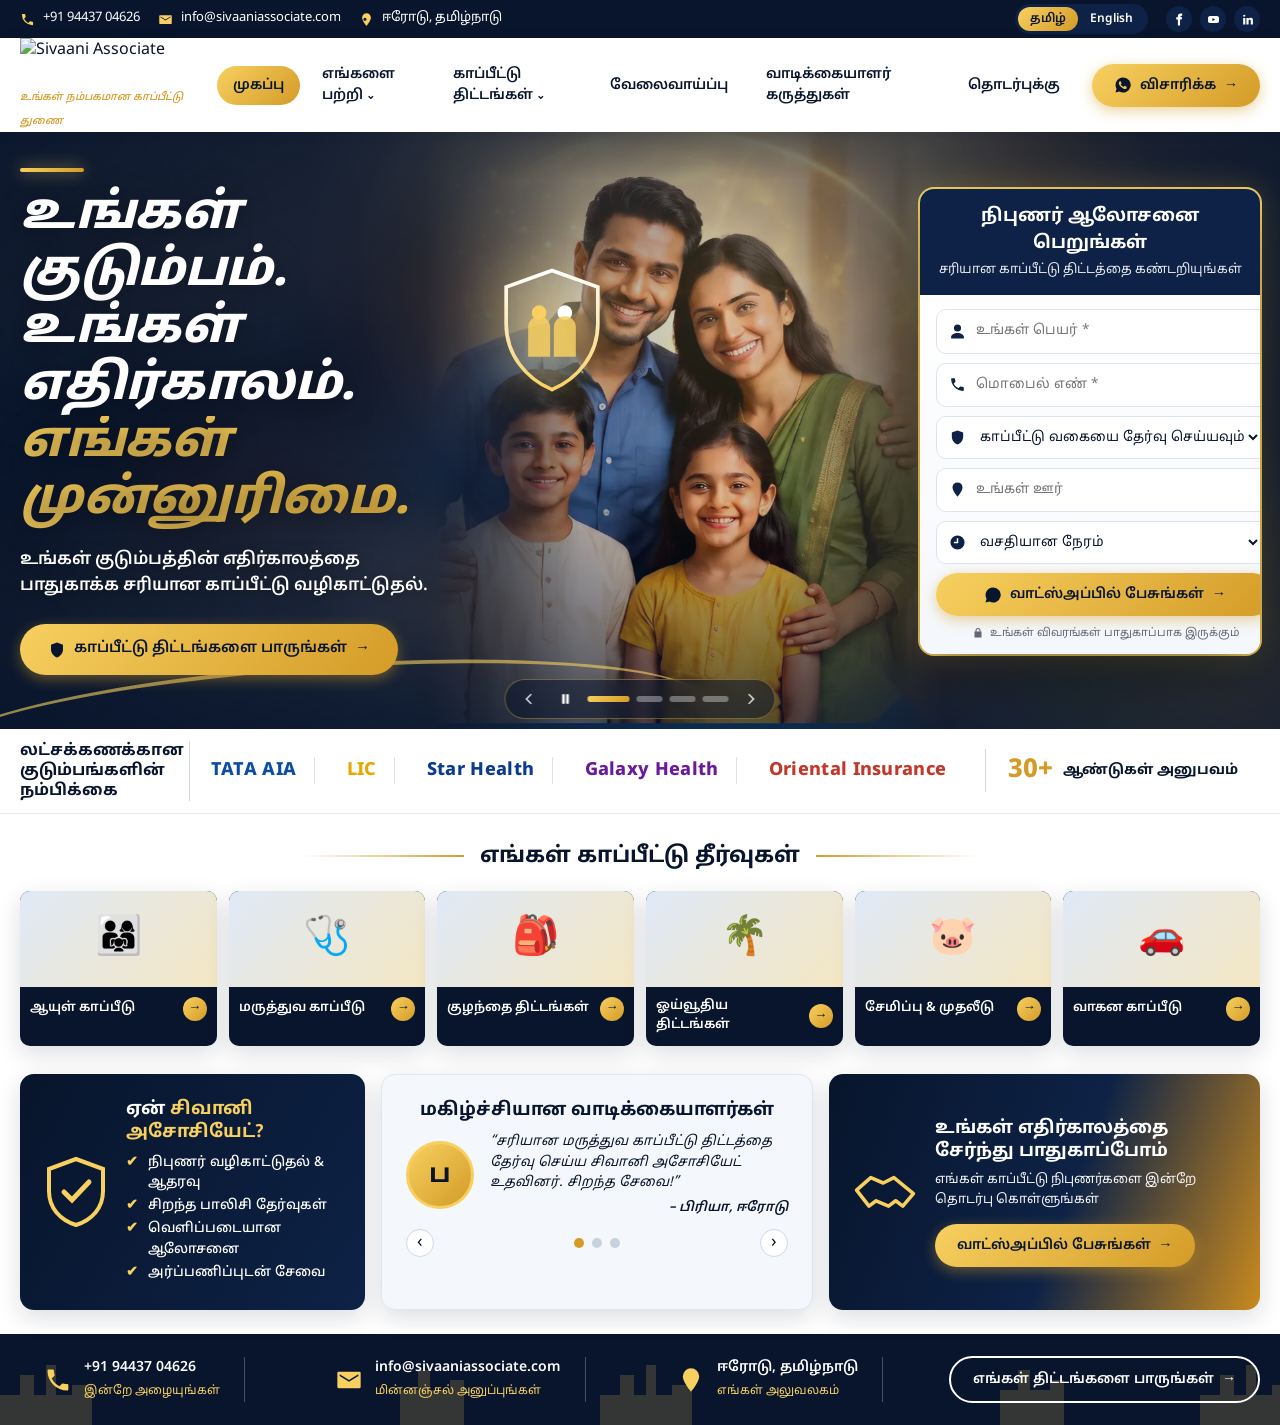
==== commit 727a98c3: "Add new CSS and JS files for styling and functionality" ====
--- a/index.html
+++ b/index.html
@@ -8,11 +8,14 @@
 <link rel="icon" type="image/png" sizes="32x32" href="images/favicon-32.png">
 <link rel="apple-touch-icon" sizes="180x180" href="images/apple-touch-icon.png">
 <link rel="preconnect" href="https://fonts.googleapis.com">
+<link rel="preconnect" href="https://fonts.gstatic.com" crossorigin>
 <link href="https://fonts.googleapis.com/css2?family=Poppins:wght@400;500;600;700;800&family=Noto+Sans+Tamil:wght@400;500;600;700&display=swap" rel="stylesheet">
 <link rel="preload" as="image" href="images/hero/slide-1.webp" type="image/webp" fetchpriority="high" imagesrcset="images/hero/slide-1-m.webp 1100w, images/hero/slide-1.webp 2200w" imagesizes="100vw">
 <link rel="stylesheet" href="style.css">
 <link rel="stylesheet" href="enquiry.css">
 <link rel="stylesheet" href="catalogue.css">
+<link rel="stylesheet" href="fixes.css">
+<link rel="stylesheet" href="popups.css">
 </head>
 <body>
 <div class="topbar"><div class="wrap">
@@ -29,7 +32,7 @@
 
 <header class="header"><div class="wrap">
   <a class="logo" href="#home" aria-label="Sivaani Associate">
-    <span><img class="logo-img" src="images/logo-full.png" alt="Sivaani Associate" width="1681" height="505"><i data-i18n="tagline">Your Trusted Insurance Partner</i></span>
+    <span><picture><source type="image/webp" srcset="images/logo-full.webp"><img class="logo-img" src="images/logo-full.png" alt="Sivaani Associate" width="1681" height="505"></picture><i data-i18n="tagline">Your Trusted Insurance Partner</i></span>
   </a>
   <nav class="nav" id="nav">
     <a href="#home" class="active" data-i18n="nav_home">Home</a>
@@ -124,5 +127,6 @@
 <script src="script.js"></script>
 <script src="enquiry.js"></script>
 <script src="catalogue.js"></script>
+<script src="popups.js"></script>
 </body>
 </html>
--- a/style.css
+++ b/style.css
@@ -1,350 +1,224 @@
-/* Sivaani Associate redesign. Theme tokens first; responsive rules at the end. */
-:root{--navy:#0B1730;--navy2:#13244a;--gold:#C9A45C;--gold2:#e3c27d;--ink:#1b2540;--mute:#586282;--bg:#fff;--alt:#F4F6FA;--line:#dfe5f1;--wa:#1a8a4a;--r:14px;--hdr:64px}
+:root{--navy:#08152C;--navy2:#0D2246;--gold1:#F7D060;--gold2:#D49B27;--gold:linear-gradient(135deg,#F7D060,#D49B27);--soft:#F4F7FB;--r:14px;--sh:0 8px 24px rgba(8,21,44,.14)}
 *{box-sizing:border-box;margin:0;padding:0}
 html{scroll-behavior:smooth;scroll-padding-top:90px}
-body{font-family:Inter,'Noto Sans Tamil',sans-serif;color:var(--ink);background:var(--bg);line-height:1.6;overflow-x:hidden}
-img{max-width:100%;height:auto;display:block}
-a{color:inherit;text-decoration:none}
-ul,ol{list-style:none}
-:focus-visible{outline:3px solid var(--gold);outline-offset:2px}
-.skip{position:absolute;left:-999px;top:0;background:#fff;padding:8px 14px;z-index:99}.skip:focus{left:8px}
-h1,h2,h3{font-family:'Playfair Display',serif;color:var(--navy);line-height:1.2}
-h2{font-size:clamp(1.6rem,3vw,2.2rem);margin-bottom:10px}
-h3{font-size:1.1rem}
+body{font-family:'Poppins','Noto Sans Tamil',sans-serif;color:var(--navy);background:#fff;line-height:1.5;overflow-x:hidden}
+body.ta{font-family:'Noto Sans Tamil','Poppins',sans-serif}
+a{color:inherit;text-decoration:none}ul{list-style:none}button{font:inherit;cursor:pointer;border:0}
+svg{fill:currentColor;flex:none}
+.wrap{max-width:1280px;margin:0 auto;padding:0 20px}
+.btn{display:inline-flex;align-items:center;justify-content:center;gap:8px;padding:11px 22px;border-radius:999px;font-weight:600;font-size:14px;transition:.25s;white-space:nowrap}
+.btn svg{width:18px;height:18px}
+.btn.gold{background:var(--gold);color:var(--navy);box-shadow:0 4px 14px rgba(212,155,39,.45)}
+.btn.gold:hover{transform:translateY(-2px);box-shadow:0 8px 20px rgba(212,155,39,.6)}
+.btn.lg{padding:14px 28px;font-size:15px}.btn.block{width:100%}
+.btn.outline{border:2px solid #fff;color:#fff}.btn.outline:hover{background:#fff;color:var(--navy)}
+/* topbar */
+.topbar{background:var(--navy);color:#fff;font-size:13px}
+.topbar .wrap,.tb-left,.tb-right{display:flex;align-items:center;gap:18px}
+.topbar .wrap{justify-content:space-between;min-height:38px}
+.ico{display:inline-flex;align-items:center;gap:8px}.ico svg{width:15px;height:15px;color:var(--gold1)}
+.lang{display:flex;background:var(--navy2);border-radius:999px;padding:3px}
+.lang button{background:none;color:#fff;padding:3px 12px;border-radius:999px;font-size:12px;font-weight:600}
+.lang button.on{background:var(--gold);color:var(--navy)}
+.social{display:flex;gap:8px}.social a{width:26px;height:26px;border-radius:50%;background:var(--navy2);display:grid;place-items:center;transition:.2s}
+.social a:hover{background:var(--gold1);color:var(--navy)}.social svg{width:13px;height:13px}
+/* header */
+.header{background:#fff;position:sticky;top:0;z-index:50;box-shadow:0 2px 12px rgba(8,21,44,.08)}
+.header .wrap{display:flex;align-items:center;justify-content:space-between;gap:16px;min-height:78px}
+.logo{display:flex;align-items:center;gap:8px}.logo-mark{width:48px;height:48px}
+.logo b{display:block;font-size:20px;line-height:1.05;color:var(--navy2);font-weight:700}
+.logo i{font-size:10.5px;color:var(--gold2);font-weight:500}
+.nav{display:flex;align-items:center;gap:6px;font-weight:600;font-size:14px}
+.nav>a,.dd>a{padding:9px 16px;border-radius:999px;display:block;transition:.2s}
+.nav>a:hover,.dd>a:hover{color:var(--gold2)}
+.nav a.active{background:var(--gold);color:var(--navy)}
+.dd{position:relative}.dd>a::after{content:" ⌄";font-size:11px}
+.dd ul{position:absolute;top:100%;left:0;min-width:210px;background:#fff;border-radius:12px;box-shadow:var(--sh);padding:8px;opacity:0;visibility:hidden;transform:translateY(8px);transition:.2s}
+.dd:hover ul,.dd:focus-within ul{opacity:1;visibility:visible;transform:none}
+.dd li a{display:block;padding:8px 12px;border-radius:8px;font-size:13px}.dd li a:hover{background:var(--soft)}
+.burger{display:none;background:none;width:40px;height:40px;flex-direction:column;justify-content:center;gap:5px;align-items:center}
+.burger i{width:24px;height:2.500px;background:var(--navy);border-radius:2px;transition:.25s}
+/* hero */
+.hero{background-color:var(--navy);background-image:linear-gradient(105deg,var(--navy) 0%,var(--navy2) 45%,#16407a 100%);color:#fff;position:relative;overflow:hidden;isolation:isolate}
+.hero::after{content:"";position:absolute;left:-5%;bottom:-60px;width:60%;height:120px;border-top:4px solid var(--gold1);border-radius:50%;transform:rotate(-4deg);opacity:.6;z-index:2;pointer-events:none}
+.hero-in{display:grid;grid-template-columns:1.05fr 1fr 340px;gap:20px;align-items:center;min-height:430px;padding-top:36px;padding-bottom:54px;position:relative;z-index:3}
+h1{font-size:clamp(34px,4.500vw,58px);line-height:1.08;font-weight:800;font-style:italic}
+h1 span{display:block}h1 em{display:block;color:var(--gold1);background:var(--gold);-webkit-background-clip:text;background-clip:text;-webkit-text-fill-color:transparent}
+.sub{margin:18px 0 26px;font-size:17px;font-weight:600;max-width:420px}
+.hero-vis{position:relative;min-height:340px;display:grid;place-items:center;background-size:cover;background-position:center bottom;border-radius:var(--r)}
+.hero-vis .shield{width:150px;filter:drop-shadow(0 0 24px rgba(247,208,96,.8))}
+.hero-vis.has-img .shield{position:absolute;left:4%;top:4%;width:110px}
+.card-form{background:#fff;color:var(--navy);border-radius:var(--r);box-shadow:var(--sh),0 0 0 2px var(--gold1);overflow:hidden}
+.cf-head{background:var(--navy2);color:#fff;text-align:center;padding:14px 10px}
+.cf-head b{display:block;font-size:18px}.cf-head span{font-size:13px;opacity:.9}
+.cf-body{padding:14px 16px 12px;display:grid;gap:9px;background:linear-gradient(#fff,var(--soft))}
+.f{display:flex;align-items:center;gap:10px;background:#fff;border:1px solid #dde4ee;border-radius:10px;padding:0 12px;transition:.2s}
+.f:focus-within{border-color:var(--gold2);box-shadow:0 0 0 3px rgba(212,155,39,.2)}
+.f svg{width:17px;height:17px;color:var(--navy2)}
+.f input,.f select{flex:1;border:0;outline:0;background:none;padding:11px 0;font:inherit;font-size:13.5px;color:var(--navy);min-width:0}
+.err{color:#c0392b;font-size:12px;min-height:0}.err:empty{display:none}
+.safe{display:flex;gap:6px;justify-content:center;align-items:center;font-size:11px;color:#667}.safe svg{width:12px;height:12px}
+/* partners */
+.partners{background:#fff;border-bottom:1px solid #e7ecf3}
+.partners .wrap{display:flex;align-items:center;gap:0;min-height:84px}
+.partners .wrap>*{padding:0 22px;border-right:1px solid #cfd8e6;display:flex;align-items:center}
+.partners .wrap>*:last-child{border:0}
+.p-lead{font-weight:700;font-size:16px;line-height:1.25;max-width:170px;padding-left:0!important}
+.p-logos{flex:1;justify-content:space-around;gap:18px;flex-wrap:wrap;padding:8px 14px!important}
+.p-logos span,.p-logos img{font-weight:800;font-size:18px;letter-spacing:.3px;border-right:1px solid #dbe2ee;padding-right:18px;max-height:36px}
+.p-logos span:last-child{border:0}
+.p-exp{gap:10px;font-size:14px}.laurel{font-size:26px;font-weight:800;color:var(--gold2)}
+/* solutions */
+.solutions{padding:26px 0 16px;background:#fff}
+.title{display:flex;align-items:center;gap:16px;justify-content:center;font-size:22px;font-weight:700;margin-bottom:18px}
+.title::before,.title::after{content:"";flex:0 1 160px;height:2px;background:linear-gradient(90deg,transparent,var(--gold2))}
+.title::after{transform:scaleX(-1)}
+.grid6{display:grid;grid-template-columns:repeat(6,1fr);gap:12px}
+.pc{border-radius:10px;overflow:hidden;box-shadow:var(--sh);background:var(--navy);display:block;transition:.3s}
+.pc:hover{transform:translateY(-6px);box-shadow:0 14px 30px rgba(8,21,44,.25)}
+.pc .ph{height:96px;background-size:cover;background-position:center;display:grid;place-items:center;font-size:38px}
+.pc .bar{display:flex;align-items:center;justify-content:space-between;padding:10px 10px;color:#fff;font-weight:600;font-size:13px;gap:6px}
+.pc .bar i{width:24px;height:24px;border-radius:50%;background:var(--gold);color:var(--navy);display:grid;place-items:center;font-style:normal;font-size:13px;flex:none}
+/* trio */
+.trio{padding:12px 0 24px}
+.trio-in{display:grid;grid-template-columns:1fr 1.25fr 1.25fr;gap:16px}
+.tc{border-radius:var(--r);padding:24px;box-shadow:var(--sh);display:flex;gap:18px;align-items:center;min-height:170px}
+.tc.navy{background:linear-gradient(120deg,var(--navy),var(--navy2));color:#fff}
+.tc.cta{background:linear-gradient(110deg,var(--navy),var(--navy2) 55%,#c98a1f)}
+.tc .big{width:64px;flex:none}
+.tc h3{font-size:18px;line-height:1.3;margin-bottom:8px}.tc h3 b{color:var(--gold1)}
+.tc p{font-size:13px;margin-bottom:14px;opacity:.95}
+.ticks li{font-size:13.5px;font-weight:500;padding-left:22px;position:relative;margin:3px 0}
+.ticks li::before{content:"✔";position:absolute;left:0;color:var(--gold1);font-weight:700}
+.tc.light{background:var(--soft);flex-direction:column;align-items:stretch;gap:10px;border:1px solid #e0e7f1;text-align:center}
+.tc.light h3{margin:0}
+.slide{display:flex;align-items:center;gap:16px;text-align:left;min-height:84px;animation:fade .5s}
+@keyframes fade{from{opacity:0;transform:translateX(12px)}to{opacity:1;transform:none}}
+.av{width:68px;height:68px;border-radius:50%;border:3px solid var(--gold1);flex:none;background:var(--gold) center/cover;display:grid;place-items:center;font-weight:700;font-size:26px}
+.slide p{font-size:13.5px;margin:0 0 6px;opacity:1;font-style:italic}.slide cite{display:block;text-align:right;font-size:13px;font-weight:600}
+.ctrl{display:flex;justify-content:space-between;align-items:center}
+.ctrl button{width:28px;height:28px;border-radius:50%;background:#fff;border:1px solid #cfd8e6;font-size:18px;line-height:1;color:var(--navy)}
+.ctrl button:hover{background:var(--gold);}
+#dots{display:flex;gap:8px}#dots i{width:10px;height:10px;border-radius:50%;background:#c8d1de;cursor:pointer}#dots i.on{background:var(--gold2)}
+/* footer */
+.footer{background:var(--navy) url("data:image/svg+xml,%3Csvg xmlns='http://www.w3.org/2000/svg' width='600' height='80' viewBox='0 0 600 80'%3E%3Cpath d='M0 80V50h20V30h14v20h12V20h10v30h16V40h20v40zm400 0V45h18V25h12v20h20V35h14v45z' fill='%23F7D060' opacity='.18'/%3E%3C/svg%3E") left bottom/auto 80px repeat-x;color:#fff}
+.footer .wrap{display:flex;align-items:center;justify-content:space-between;gap:20px;padding-top:22px;padding-bottom:22px;flex-wrap:wrap}
+.fc{display:flex;gap:12px;align-items:center;padding:0 24px;border-right:1px solid rgba(255,255,255,.25)}
+.fc svg{width:28px;height:28px;color:var(--gold1)}
+.fc a,.fc span{font-weight:600;font-size:14px;display:block}.fc small{color:var(--gold1);font-size:12px}
+/* responsive */
+@media(max-width:1100px){
+.hero-in{grid-template-columns:1fr 340px}.hero-vis{display:none}
+.grid6{grid-template-columns:repeat(3,1fr)}
+.trio-in{grid-template-columns:1fr 1fr}.tc.cta{grid-column:1/-1}
+.nav{position:fixed;inset:0 0 0 auto;width:min(300px,85%);background:#fff;flex-direction:column;align-items:stretch;padding:90px 18px 20px;transform:translateX(100%);transition:.3s;box-shadow:var(--sh);z-index:60;overflow:auto}
+.nav.open{transform:none}.burger{display:flex;position:relative;z-index:70}
+.dd ul{position:static;opacity:1;visibility:visible;transform:none;box-shadow:none;padding:0 0 0 12px}
+.enq{display:none}.burger{margin-left:auto}
+.hide-md{display:none}
+}
+@media(max-width:760px){
+.hero-in{grid-template-columns:1fr;min-height:0}
+.grid6{grid-template-columns:repeat(2,1fr)}
+.trio-in{grid-template-columns:1fr}
+.partners .wrap{flex-wrap:wrap;padding-top:12px;padding-bottom:12px}.partners .wrap>*{border:0;padding:6px 8px}
+.p-lead{max-width:none;width:100%}
+.hide-sm{display:none}.title::before,.title::after{flex-basis:30px}.title{font-size:19px}
+.fc{border:0;padding:0;width:100%}.footer .btn{width:100%}
+.logo b{font-size:17px}
+}
+/* official logo */
+.logo-img{display:block;height:46px;width:auto;max-width:100%}
+@media(max-width:760px){.logo-img{height:40px}}
 
-/* buttons */
-.btn{display:inline-block;padding:12px 22px;border-radius:999px;font-weight:600;font-size:.92rem;border:1.5px solid transparent;cursor:pointer;font-family:inherit;transition:background .2s,color .2s,border-color .2s}
-.btn.gold{background:var(--gold);color:var(--navy)}.btn.gold:hover{background:var(--gold2)}
-.btn.outline{border-color:var(--navy);color:var(--navy)}.btn.outline:hover{background:var(--navy);color:#fff}
-.btn.ghost{border-color:rgba(255,255,255,.5);color:#fff}.btn.ghost:hover{background:#fff;color:var(--navy)}
-.btn.wa{background:var(--wa);color:#fff}
-.btn.mini{padding:6px 14px;font-size:.8rem;background:var(--navy);color:#fff;margin-left:8px}
-.cta-row{display:flex;flex-wrap:wrap;gap:12px;margin:22px 0}
-
-/* announcement + utility bars */
-.ann{background:var(--gold);color:var(--navy);display:flex;justify-content:center;align-items:center;gap:12px;padding:6px 12px;font-size:.85rem;font-weight:600;min-height:34px}
-.ann p{transition:opacity .4s;text-align:center}.ann p.out{opacity:0}
-.ann button{background:none;border:0;cursor:pointer;color:inherit;font-size:.7rem}
-.util{background:var(--navy);color:#cfd7ea;display:flex;justify-content:center;gap:22px;padding:6px 12px;font-size:.78rem;flex-wrap:wrap}
-.util a:hover{color:var(--gold2)}
-
-/* header */
-.hdr{position:sticky;top:0;z-index:40;background:var(--navy);color:#fff;display:flex;align-items:center;justify-content:space-between;padding:0 4vw;min-height:var(--hdr);box-shadow:0 2px 14px rgba(0,0,0,.18)}
-.brand{display:flex;align-items:center;gap:10px;font-family:'Playfair Display',serif;font-weight:700;font-size:1.05rem;line-height:1.1}
-.brand small{display:block;font:400 .68rem Inter,sans-serif;color:#aab6d3}
-.mark{display:grid;place-items:center;width:38px;height:38px;border-radius:10px;background:var(--gold);color:var(--navy);font:700 .95rem Inter,sans-serif}
-#nav{display:flex;align-items:center;gap:14px}
-#nav>ul{display:flex;gap:2px;align-items:center}
-#nav a,#nav .dd>button{display:block;padding:8px 9px;font-size:.8rem;color:#e6ebf7;background:none;border:0;font-family:inherit;cursor:pointer;border-radius:8px}
-#nav a:hover,#nav .dd>button:hover{color:var(--gold2)}
-.dd{position:relative}
-.dd ul{position:absolute;top:100%;left:0;min-width:190px;background:#fff;border-radius:10px;box-shadow:0 12px 30px rgba(0,0,0,.2);padding:6px;opacity:0;visibility:hidden;transform:translateY(6px);transition:.2s}
-.dd ul a{color:var(--navy)!important}.dd ul a:hover{background:var(--alt)}
-.dd:hover ul,.dd.open ul,.dd:focus-within ul{opacity:1;visibility:visible;transform:none}
-.hdr-cta{display:flex;gap:8px}.hdr-cta .btn{padding:8px 14px;font-size:.8rem}
-.burger{display:none;background:none;border:1px solid rgba(255,255,255,.4);color:#fff;font-size:1.3rem;border-radius:8px;padding:2px 12px;cursor:pointer}
-
-/* hero + slider */
-.hero{display:grid;grid-template-columns:repeat(2,minmax(0,1fr));gap:40px;align-items:center;padding:56px 5vw;background:linear-gradient(135deg,var(--navy),var(--navy2));color:#fff}
-.hero h1{color:#fff;font-size:clamp(1.9rem,3.6vw,3rem);margin:12px 0}
-.chip{display:inline-block;border:1px solid var(--gold);color:var(--gold2);border-radius:999px;padding:4px 14px;font-size:.78rem}
-.lead{color:#d3dbee;max-width:52ch}
-.hero .btn.outline{border-color:#fff;color:#fff}.hero .btn.outline:hover{background:#fff;color:var(--navy)}
-.trust{display:flex;flex-wrap:wrap;gap:8px 18px;font-size:.8rem;color:#b9c4de}.trust li::before{content:"✔ ";color:var(--gold)}
-.slider{position:relative;border-radius:18px;overflow:hidden;background:#0a1226;box-shadow:0 20px 50px rgba(0,0,0,.4);aspect-ratio:16/9}
-.slides{position:absolute;inset:0}
-.slide{position:absolute;inset:0;opacity:0;transform:scale(1.03);transition:opacity .7s,transform .9s;pointer-events:none}
-.slide.on{opacity:1;transform:none;pointer-events:auto}
-.slide img{width:100%;height:100%;object-fit:contain}
-.slide.fit img{object-fit:contain;background:#2f4c8c}
-.slide figcaption{position:absolute;left:0;right:0;bottom:0;display:none;justify-content:space-between;align-items:center;gap:10px;padding:34px 16px 14px;background:linear-gradient(transparent,rgba(7,16,31,.88));font-size:.9rem}
-.slide figcaption a{background:var(--gold);color:var(--navy);padding:5px 14px;border-radius:999px;font-weight:600;font-size:.8rem}
-.arrow{position:absolute;top:50%;transform:translateY(-50%);width:40px;height:40px;border-radius:50%;border:0;background:rgba(255,255,255,.88);color:var(--navy);font-size:1.4rem;cursor:pointer;z-index:2}
-.prev{left:10px}.next{right:10px}
-.dots{position:absolute;left:0;right:0;bottom:10px;display:flex;justify-content:center;gap:8px;z-index:2}
-.dots button{width:10px;height:10px;border-radius:50%;border:0;background:rgba(255,255,255,.55);cursor:pointer;padding:0}
-.dots button[aria-selected=true]{background:var(--gold);width:24px;border-radius:99px}
-
-/* sections */
-.sec{padding:64px 5vw;max-width:1240px;margin:0 auto}
-.sec.alt{max-width:none;background:var(--alt)}
-.sec.alt>*{max-width:1240px;margin-left:auto;margin-right:auto}
-.sub{color:var(--mute);margin-bottom:22px}
-.cards{display:grid;grid-template-columns:repeat(auto-fill,minmax(250px,1fr));gap:16px;margin-top:22px}
-.cards.sm{grid-template-columns:repeat(auto-fill,minmax(190px,1fr))}
-.card{background:#fff;border:1px solid var(--line);border-radius:var(--r);padding:20px;display:flex;flex-direction:column;gap:8px;transition:border-color .2s,transform .2s}
-.card:hover{border-color:var(--gold);transform:translateY(-3px)}
-.card p{color:var(--mute);font-size:.9rem;flex:1}
-.card>a:not(.btn){font-weight:600;font-size:.88rem;text-decoration:underline;display:inline-block}
-.card .btn.mini{align-self:flex-start;margin:0}
-.ico{font-size:1.7rem}
-.two{display:grid;grid-template-columns:repeat(2,minmax(0,1fr));gap:40px;align-items:start}   /* minmax(0,..): a wide <img width="1009"> must not stretch the page */
-.two p,.two address{margin:10px 0;font-style:normal}
-.logos{display:grid;gap:10px;margin-top:12px}
-.logos li{border:1px solid var(--line);border-radius:12px;padding:12px 16px;background:#fff}.logos span{display:block;font-size:.82rem;color:var(--mute)}
-.flag{color:#8a5a00;font-size:.8rem}
-.warn{background:#fff6e0;border-left:4px solid var(--gold);padding:12px 16px;border-radius:8px;font-size:.9rem;margin:16px 0}
-.tick li::before{content:"✔ ";color:var(--gold)}
-.career-img{border-radius:16px;box-shadow:0 12px 30px rgba(11,23,48,.15)}
-.note,.placeholder{color:var(--mute);font-size:.85rem;margin-top:20px}
-.placeholder{border:1px dashed var(--line);padding:20px;border-radius:12px;background:#fff}
-
-/* tabs */
-.tabs{display:flex;flex-wrap:wrap;gap:8px;margin:18px 0}
-.tabs button{border:1.5px solid var(--line);background:#fff;border-radius:999px;padding:8px 16px;font:inherit;font-size:.85rem;cursor:pointer;color:var(--navy)}
-.tabs button[aria-selected=true]{background:var(--navy);color:#fff;border-color:var(--navy)}
-.panel{background:#fff;border:1px solid var(--line);border-radius:var(--r);padding:26px;animation:fade .3s}
-.panel[hidden]{display:none}
-.panel ul{list-style:disc;padding-left:20px;margin:10px 0 16px;color:var(--mute)}
-@keyframes fade{from{opacity:0;transform:translateY(6px)}to{opacity:1;transform:none}}
-
-/* timeline */
-.steps{display:grid;grid-template-columns:repeat(4,1fr);gap:20px;counter-reset:s;position:relative;margin-top:24px}
-.steps li{counter-increment:s;position:relative;padding-top:48px}
-.steps li::before{content:counter(s);position:absolute;top:0;left:0;width:36px;height:36px;border-radius:50%;background:var(--navy);color:#fff;display:grid;place-items:center;font-weight:700;z-index:1}
-.steps li::after{content:"";position:absolute;top:17px;left:36px;right:-20px;height:2px;background:var(--gold)}
-.steps li:last-child::after{display:none}
-.steps span{display:block;color:var(--mute);font-size:.88rem}
-
-/* form */
-.form{display:grid;grid-template-columns:1fr 1fr;gap:14px;max-width:760px;margin-top:20px}
-.form label{display:grid;gap:4px;font-size:.84rem;font-weight:600}
-.form input:not([type=checkbox]),.form select,.form textarea{padding:11px 12px;border:1px solid #c6cee0;border-radius:10px;font:inherit;font-weight:400;width:100%;background:#fff}
-.form [aria-invalid=true]{border-color:#b3261e}
-.err{color:#b3261e;font-weight:400;min-height:1em}
-.full{grid-column:1/-1}
-.check{display:flex!important;gap:8px;align-items:flex-start;font-weight:400!important}.check a{text-decoration:underline}
-.hp{position:absolute;left:-9999px}
-.status{font-size:.9rem}.status.ok{color:#14662f}.status.bad{color:#b3261e}
-#send[disabled]{opacity:.6;cursor:progress}
-
-/* faq */
-.faq details{border:1px solid var(--line);border-radius:12px;padding:14px 18px;margin-bottom:10px;background:#fff}
-.faq summary{font-weight:600;cursor:pointer}.faq p{color:var(--mute);margin-top:8px;font-size:.92rem}
-
-/* footer */
-.ftr{background:var(--navy);color:#c3cde4;padding:44px 5vw 20px;font-size:.88rem}
-.ftr-grid{display:grid;grid-template-columns:1.4fr 1fr 1.4fr 1fr;gap:28px;max-width:1240px;margin:0 auto}
-.ftr b{color:#fff;display:block;margin-bottom:8px}.ftr li{margin:4px 0}.ftr a:hover{color:var(--gold2)}
-.disc,.copy{max-width:1240px;margin:22px auto 0;font-size:.76rem;color:#93a0c0;border-top:1px solid #243459;padding-top:16px}
-.copy{border:0;margin-top:6px}
-
+/* ================= CINEMATIC HERO SLIDER ================= */
+:root{--hs-fade:1600ms;--hs-hold:5000ms;--ease:cubic-bezier(.22,.61,.36,1)}
+.hero-slider{position:absolute;inset:0;z-index:0;background:var(--navy);overflow:hidden}
+.hs{position:absolute;inset:0;opacity:0;z-index:0;transition:opacity var(--hs-fade) var(--ease);overflow:hidden;contain:paint}
+.hs picture{display:block;width:100%;height:100%}
+.hs img{position:absolute;inset:0;width:100%;height:100%;object-fit:cover;object-position:var(--op,50% 40%);transform-origin:var(--op,50% 40%);backface-visibility:hidden}
+.hs.is-leaving{opacity:1;z-index:1;transition:none}
+.hs.is-active{opacity:1;z-index:2}
+.hs.kb[data-kb="in"] img{animation:kbIn 8s linear forwards;will-change:transform}
+.hs.kb[data-kb="out"] img{animation:kbOut 8s linear forwards;will-change:transform}
+@keyframes kbIn{from{transform:scale(1.02) translate3d(0,0,0)}to{transform:scale(1.10) translate3d(-.8%,-.5%,0)}}
+@keyframes kbOut{from{transform:scale(1.10) translate3d(.8%,.4%,0)}to{transform:scale(1.02) translate3d(0,0,0)}}
+.hero-slider.is-paused .hs img{animation-play-state:paused}
+/* navy readability overlay (text left, form right) + vignette */
+.hero-shade{position:absolute;inset:0;z-index:5;pointer-events:none;background:
+ linear-gradient(90deg,rgba(8,21,44,.93) 0%,rgba(8,21,44,.80) 24%,rgba(8,21,44,.38) 44%,rgba(8,21,44,.16) 56%,rgba(8,21,44,.46) 80%,rgba(8,21,44,.84) 100%),
+ linear-gradient(180deg,rgba(8,21,44,.40) 0%,rgba(8,21,44,0) 28%,rgba(8,21,44,0) 66%,rgba(8,21,44,.62) 100%)}
+/* slow golden light sweep */
+.hero-glow{position:absolute;inset:-20% -10%;z-index:6;pointer-events:none;mix-blend-mode:screen;opacity:.55;background:
+ radial-gradient(38% 55% at 58% 30%,rgba(247,208,96,.34),transparent 70%),
+ radial-gradient(26% 40% at 88% 78%,rgba(212,155,39,.26),transparent 70%);animation:glow 14s ease-in-out infinite alternate}
+@keyframes glow{from{transform:translate3d(-3%,0,0) scale(1)}to{transform:translate3d(3%,-2%,0) scale(1.08)}}
+/* floating golden bokeh */
+.hero-fx{position:absolute;inset:0;z-index:2;pointer-events:none;overflow:hidden}
+.hero-fx i{position:absolute;display:block;border-radius:50%;background:radial-gradient(circle,rgba(255,236,170,.95) 0,rgba(247,208,96,.45) 40%,transparent 70%);opacity:0;animation:floaty var(--d,14s) ease-in-out var(--l,0s) infinite}
+.hero-fx i:nth-child(1){left:6%;bottom:12%;width:14px;height:14px;--d:13s}
+.hero-fx i:nth-child(2){left:18%;bottom:46%;width:8px;height:8px;--d:16s;--l:2s}
+.hero-fx i:nth-child(3){left:31%;bottom:22%;width:20px;height:20px;--d:18s;--l:4s}
+.hero-fx i:nth-child(4){left:44%;bottom:60%;width:10px;height:10px;--d:15s;--l:1s}
+.hero-fx i:nth-child(5){left:57%;bottom:14%;width:16px;height:16px;--d:17s;--l:6s}
+.hero-fx i:nth-child(6){left:69%;bottom:52%;width:9px;height:9px;--d:12s;--l:3s}
+.hero-fx i:nth-child(7){left:82%;bottom:30%;width:18px;height:18px;--d:19s;--l:5s}
+.hero-fx i:nth-child(8){left:93%;bottom:64%;width:11px;height:11px;--d:14s;--l:7s}
+@keyframes floaty{0%{opacity:0;transform:translate3d(0,24px,0) scale(.7)}25%{opacity:.8}75%{opacity:.55}100%{opacity:0;transform:translate3d(16px,-110px,0) scale(1.15)}}
+.hero-vis .shield{animation:bob 6s ease-in-out infinite}
+@keyframes bob{0%,100%{transform:translateY(0)}50%{transform:translateY(-10px)}}
+/* premium typography + entrance */
+.hero-text h1{text-shadow:0 4px 28px rgba(0,0,0,.45);letter-spacing:-.01em}
+.hero-text h1::before{content:"";display:block;width:64px;height:4px;border-radius:4px;background:var(--gold);margin-bottom:16px;box-shadow:0 0 16px rgba(247,208,96,.7);transform-origin:left;animation:lineIn .9s var(--ease) .1s both}
+.hero-text h1 em{background-size:220% 100%;animation:shimmer 7s linear 1.6s infinite}
+.hero-text .sub{text-shadow:0 2px 14px rgba(0,0,0,.5)}
+.hero-text h1 span{animation:rise .9s var(--ease) .25s both}
+.hero-text h1 em{animation:rise .9s var(--ease) .45s both,shimmer 7s linear 1.6s infinite}
+.hero-text .sub{animation:rise .9s var(--ease) .65s both}
+.hero-text .btn{animation:rise .9s var(--ease) .85s both}
+.card-form{animation:slideIn 1s var(--ease) .5s both;box-shadow:0 24px 60px rgba(0,0,0,.40),0 0 0 2px var(--gold1),0 0 32px rgba(247,208,96,.25)}
+@keyframes rise{from{opacity:0;transform:translate3d(0,22px,0)}to{opacity:1;transform:none}}
+@keyframes slideIn{from{opacity:0;transform:translate3d(28px,0,0)}to{opacity:1;transform:none}}
+@keyframes lineIn{from{transform:scaleX(0)}to{transform:scaleX(1)}}
+@keyframes shimmer{from{background-position:0 0}to{background-position:-220% 0}}
+/* slider controls */
+.hero-ctrl{position:absolute;z-index:4;left:50%;bottom:10px;transform:translateX(-50%);display:flex;align-items:center;gap:8px;padding:5px 10px;border-radius:999px;background:rgba(8,21,44,.55);border:1px solid rgba(247,208,96,.35);backdrop-filter:blur(6px);-webkit-backdrop-filter:blur(6px)}
+.hero-ctrl button{width:28px;height:28px;border-radius:50%;background:transparent;color:#fff;display:grid;place-items:center;transition:.2s}
+.hero-ctrl button:hover{background:var(--gold);color:var(--navy)}
+.hero-ctrl button:focus-visible,.hs-dots button:focus-visible{outline:2px solid var(--gold1);outline-offset:2px}
+.hero-ctrl svg{width:16px;height:16px}
+.hero-ctrl .i-play{display:none}
+.hero-ctrl [aria-pressed="true"] .i-play{display:block}.hero-ctrl [aria-pressed="true"] .i-pause{display:none}
+.hs-dots{display:flex;gap:7px;align-items:center}
+.hs-dots button{position:relative;width:26px;height:6px;padding:0;border-radius:6px;background:rgba(255,255,255,.35);overflow:hidden}
+.hs-dots button::after{content:"";position:absolute;inset:0;background:var(--gold);transform:scaleX(0);transform-origin:left}
+.hs-dots button[aria-current="true"]{width:42px}
+.hs-dots button[aria-current="true"]::after{transform:scaleX(1);animation:bar var(--hs-hold) linear both}
+.hero-ctrl.is-paused .hs-dots button[aria-current="true"]::after,.hero-ctrl.is-static .hs-dots button[aria-current="true"]::after{animation:none;transform:scaleX(1)}
+@keyframes bar{from{transform:scaleX(0)}to{transform:scaleX(1)}}
+body.ta .hero-text h1{font-size:clamp(32px,3.9vw,50px);line-height:1.14}
 /* responsive */
-@media(max-width:1100px){.burger{display:block}
-  #nav{display:none;position:absolute;top:100%;left:0;right:0;background:var(--navy);flex-direction:column;align-items:stretch;padding:12px 4vw 20px;max-height:80vh;overflow:auto}
-  #nav.open{display:flex}
-  #nav>ul{flex-direction:column;align-items:stretch}
-  #nav a,#nav .dd>button{padding:12px 8px;font-size:.95rem;width:100%;text-align:left}
-  .dd ul{position:static;opacity:1;visibility:visible;transform:none;display:none;background:transparent;box-shadow:none;padding-left:12px}
-  .dd.open ul{display:block}.dd ul a{color:#e6ebf7!important}.dd:hover ul{display:none}.dd.open:hover ul{display:block}
-  .hdr-cta{margin-top:10px}}
-@media(max-width:860px){.hero,.two{grid-template-columns:minmax(0,1fr)}.hero{padding:36px 5vw}
-  .steps{grid-template-columns:1fr;gap:0}.steps li{padding:0 0 26px 52px}.steps li::after{left:17px;top:36px;right:auto;bottom:0;width:2px;height:auto}
-  .form{grid-template-columns:1fr}.ftr-grid{grid-template-columns:1fr 1fr}.util{font-size:.72rem;gap:10px}}
-@media(max-width:480px){.ftr-grid{grid-template-columns:1fr}.sec{padding:44px 5vw}.cta-row .btn{flex:1;text-align:center}}
-@media(prefers-reduced-motion:reduce){*{animation:none!important;transition:none!important;scroll-behavior:auto!important}}
-
-/* ===== Products section, details modal and enquiry form ===== */
-.prod{--royal:#1f4fbf;--royal2:#3b74f2;--tint:#eef3ff;--deep:#173a8f;max-width:none;background:#fff}
-.prod>*{max-width:1240px;margin-left:auto;margin-right:auto}
-.prod-head{text-align:center;max-width:720px;margin-bottom:34px}
-.prod-head h2{margin-bottom:8px}
-.prod-head .sub{margin-bottom:0}
-.chips{display:none}   /* category filter is not used in this layout */
-
-/* compact icon grid: 7 per row, label under each tile */
-.pgrid{display:grid;grid-template-columns:repeat(7,minmax(0,1fr));gap:28px 16px}
-.pgrid li{display:flex}.pgrid li[hidden]{display:none}
-.pgrid:not(.all) li.more{display:none}
-.pgrid li[data-group=Life]{--ic:#6a4cdc}
-.pgrid li[data-group=Health]{--ic:#e0405a}
-.pgrid li[data-group=Vehicle]{--ic:#d9780f}
-.pgrid li[data-group=Other]{--ic:#0e9a86}
-.pcard{display:flex;flex-direction:column;align-items:stretch;gap:12px;width:100%;padding:0;background:none;border:0;cursor:pointer;font:inherit;color:#37415f;text-align:center}
-.pcard:focus-visible{outline:3px solid var(--royal2);outline-offset:4px;border-radius:12px}
-.pimg{position:relative;display:grid;place-items:center;aspect-ratio:1.55;overflow:hidden;background:#f0f5ff;border-radius:12px;box-shadow:inset 0 0 0 1.5px transparent;transition:background .2s,box-shadow .2s}
-.pcard:hover .pimg{background:#e6eeff;box-shadow:inset 0 0 0 1.5px #9db8f2}
-.pico{display:grid;place-items:center;width:54px;height:54px;border-radius:50%;background:#fff;background:color-mix(in srgb,var(--ic,#1f4fbf) 13%,#fff);color:var(--ic,#1f4fbf);transition:transform .25s cubic-bezier(.2,.8,.2,1)}
-.pico svg{width:30px;height:30px;stroke-width:1.7}
-.pcard:hover .pico{transform:scale(1.08)}
-.pimg:has(.badge) .pico{margin-top:12px}
-.pname{font-size:.92rem;font-weight:500;line-height:1.35;color:#37415f;text-wrap:balance;transition:color .2s}
-.pcard:hover .pname{color:var(--royal)}
-.badge{position:absolute;top:0;left:0;right:0;background:#b4f2b8;color:#14452a;font-size:.64rem;font-weight:600;line-height:1.2;padding:3px 6px;text-align:center}
-.prod-more{display:flex;justify-content:center;margin-top:34px}
-.vall{padding:9px 26px;border:1.5px solid var(--royal);border-radius:999px;background:#fff;color:var(--royal);font:600 .85rem Inter,sans-serif;cursor:pointer;transition:background .2s,color .2s}
-.vall:hover{background:var(--royal);color:#fff}
-.vall:focus-visible{outline:3px solid var(--royal2);outline-offset:3px}
-.prod>.note{text-align:center;margin-top:22px}
-
-/* modal */
-html.pm-lock{overflow:hidden;padding-right:var(--sbw,0)}
-dialog.pm{--royal:#1f4fbf;--royal2:#3b74f2;--deep:#173a8f;--tint:#eef3ff;border:0;padding:0;margin:auto;width:min(620px,calc(100vw - 24px));max-height:min(88vh,820px);max-height:min(88dvh,820px);border-radius:26px;background:#fff;color:var(--ink);box-shadow:0 40px 110px rgba(7,16,31,.5);overflow:hidden}
-dialog.pm[open]{display:flex;flex-direction:column;animation:pmIn .32s cubic-bezier(.2,.8,.2,1)}
-dialog.pm::backdrop{background:rgba(9,18,40,.64);-webkit-backdrop-filter:blur(4px);backdrop-filter:blur(4px)}
-dialog.pm[open]::backdrop{animation:pmFade .3s ease}
-dialog.pm.is-closing{animation:pmOut .18s ease forwards}
-dialog.pm.is-closing::backdrop{animation:pmFadeOut .18s ease forwards}
-@keyframes pmIn{from{opacity:0;transform:translateY(12px) scale(.93)}to{opacity:1;transform:none}}
-@keyframes pmOut{to{opacity:0;transform:translateY(8px) scale(.96)}}
-@keyframes pmFade{from{opacity:0}to{opacity:1}}
-@keyframes pmFadeOut{to{opacity:0}}
-@keyframes pmSwap{from{opacity:0;transform:translateX(14px)}to{opacity:1;transform:none}}
-.pm-shell{display:flex;flex-direction:column;flex:1;min-height:0}
-.pm-shell.pm-swap{animation:pmSwap .26s cubic-bezier(.2,.8,.2,1)}
-.pm-formwrap{display:flex;flex-direction:column;flex:1;min-height:0}
-.pm-head{position:relative;display:flex;align-items:center;gap:16px;padding:22px 72px 22px 26px;background:linear-gradient(135deg,#0B1730 0,#173a8f 62%,#2f66e0 100%);color:#fff}
-.pm-ico{display:grid;place-items:center;flex:none;width:58px;height:58px;border-radius:18px;background:rgba(255,255,255,.14);border:1px solid rgba(255,255,255,.22)}
-.pm-ico svg{width:30px;height:30px}
-.pm-ht{min-width:0}
-.pm-cat{display:inline-block;font-size:.74rem;font-weight:600;background:rgba(255,255,255,.16);padding:2px 11px;border-radius:99px;margin-bottom:6px}
-.pm-head h2{color:#fff;font-size:1.45rem;margin:0;line-height:1.25}
-.pm-head h2:focus{outline:none}
-.pm-x{position:absolute;top:16px;right:16px;display:grid;place-items:center;width:42px;height:42px;border-radius:50%;border:1px solid rgba(255,255,255,.35);background:rgba(255,255,255,.16);color:#fff;cursor:pointer;transition:background .2s,transform .2s}
-.pm-x:hover{background:rgba(255,255,255,.3);transform:rotate(90deg)}
-.pm-x svg{width:20px;height:20px}
-dialog.pm :focus-visible{outline:3px solid var(--royal2);outline-offset:2px}
-.pm-x:focus-visible{outline-color:#fff}
-dialog.pm h2:focus-visible,dialog.pm h3:focus-visible{outline:none}   /* headings take focus only so screen readers announce them */
-.pm-body{flex:1;min-height:0;overflow-y:auto;overscroll-behavior:contain;padding:24px 26px}
-.pm-body section{margin-bottom:20px}
-.pm-body h3{font:700 .95rem Inter,sans-serif;color:var(--deep);margin-bottom:8px}
-.pm-body p{color:#3b4566;font-size:.95rem;line-height:1.65}
-.pm-list{display:grid;gap:10px}
-.pm-list li{display:flex;gap:10px;align-items:flex-start;color:#3b4566;font-size:.93rem;line-height:1.55}
-.pm-list svg{flex:none;width:20px;height:20px;padding:3px;margin-top:2px;border-radius:50%;background:var(--tint);color:var(--royal);stroke-width:2.4}
-.pm-note{background:var(--tint);border-radius:16px;padding:16px 18px;border:1px solid #d8e4ff}
-.pm-note p{font-size:.9rem}
-.pm-ins{font-size:.88rem!important;color:var(--mute)!important;margin-top:4px}.pm-ins b{color:var(--navy)}
-.pm-foot{display:flex;justify-content:flex-end;align-items:center;gap:12px;flex-wrap:wrap;padding:16px 26px;border-top:1px solid var(--line);background:#fff}
-.btn.royal{background:linear-gradient(135deg,var(--royal),var(--royal2));color:#fff;padding:13px 30px;box-shadow:0 10px 22px rgba(31,79,191,.32);transition:transform .2s,box-shadow .2s,filter .2s}
-.btn.royal:hover{transform:translateY(-2px);box-shadow:0 14px 28px rgba(31,79,191,.4);filter:brightness(1.05)}
-.btn.royal[disabled]{opacity:.75;cursor:progress;transform:none}
-.btn.lite{background:#fff;color:var(--deep);border-color:#cdd9f3;padding:13px 22px}.btn.lite:hover{background:var(--tint);border-color:var(--royal2)}
-.pm-foot .btn.royal{order:2}
-
-/* form */
-.pm-hint{font-size:.86rem!important;color:var(--mute)!important;margin-bottom:16px}
-.pm-grid{display:grid;grid-template-columns:1fr 1fr;gap:16px}
-.pm-f{display:grid;gap:5px;align-content:start}
-.pm-f>label{font-size:.85rem;font-weight:600;color:var(--navy)}
-.pm-f abbr{color:#b3261e;text-decoration:none}
-.pm-full{grid-column:1/-1}
-.pm-f input:not([type=checkbox]),.pm-f textarea{width:100%;min-height:48px;padding:12px 14px;border:1.5px solid #c9d4ec;border-radius:12px;font:inherit;font-size:1rem;background:#fff;color:var(--ink);transition:border-color .2s,box-shadow .2s}
-.pm-f textarea{resize:vertical;min-height:92px;line-height:1.5}
-.pm-f input:focus,.pm-f textarea:focus{border-color:var(--royal2);box-shadow:0 0 0 4px rgba(59,116,242,.16)}
-.pm-f input[readonly]{background:var(--tint);border-color:#d8e4ff;font-weight:600;color:var(--deep)}
-.pm-f [aria-invalid=true]{border-color:#b3261e}
-.pm-f .err{font-size:.8rem;min-height:0}
-.pm-sub{font-size:.78rem;color:var(--mute)}
-.pm-tel{display:flex;align-items:center;border:1.5px solid #c9d4ec;border-radius:12px;background:#fff;transition:border-color .2s,box-shadow .2s}
-.pm-tel span{padding:0 12px;font-weight:600;color:var(--deep);border-right:1px solid var(--line);align-self:stretch;display:grid;place-items:center}
-.pm-tel input:not([type=checkbox]){border:0!important;box-shadow:none!important;border-radius:0 12px 12px 0}
-.pm-tel:focus-within{border-color:var(--royal2);box-shadow:0 0 0 4px rgba(59,116,242,.16)}
-.pm-tel:has([aria-invalid=true]){border-color:#b3261e}
-.pm-f .check{display:flex;gap:10px;align-items:flex-start;font-weight:400;font-size:.88rem;line-height:1.5}
-.pm-f .check input{width:20px;height:20px;margin-top:2px;flex:none;accent-color:var(--royal)}
-.pm-f .check a{text-decoration:underline;color:var(--royal)}
-#pmStatus{margin-top:12px;min-height:1.2em}
-
-/* done view */
-.pm-done{text-align:center;padding:34px 28px}
-.pm-check{display:grid;place-items:center;width:72px;height:72px;margin:0 auto 18px;border-radius:50%;background:linear-gradient(135deg,var(--royal),var(--royal2));color:#fff;box-shadow:0 12px 28px rgba(31,79,191,.35)}
-.pm-check svg{width:36px;height:36px;stroke-width:2.4}
-.pm-done h3{font:700 1.25rem 'Playfair Display',serif;color:var(--navy);margin-bottom:10px}.pm-done h3:focus{outline:none}
-.pm-done p{max-width:44ch;margin:0 auto 10px}
-.pm-done .status{color:var(--mute);font-size:.9rem}
-.pm-done .status a{text-decoration:underline;color:var(--royal)}
-.pm-done+.pm-foot{justify-content:center}
-
-@media(max-width:1100px){.pgrid{grid-template-columns:repeat(5,minmax(0,1fr))}}
-@media(max-width:820px){.pgrid{grid-template-columns:repeat(4,minmax(0,1fr));gap:24px 12px}}
-@media(max-width:600px){.pgrid{grid-template-columns:repeat(3,minmax(0,1fr));gap:22px 10px}.pico{width:46px;height:46px}.pico svg{width:26px;height:26px}.pname{font-size:.8rem}.pimg{border-radius:10px}.prod-head{margin-bottom:24px}}
-@media(max-width:560px){dialog.pm{width:calc(100vw - 16px);border-radius:22px;max-height:92vh;max-height:92dvh}
- .pm-head{padding:18px 64px 18px 18px;gap:12px}.pm-ico{width:48px;height:48px;border-radius:15px}.pm-ico svg{width:25px;height:25px}.pm-head h2{font-size:1.2rem}
- .pm-x{top:12px;right:12px}.pm-body{padding:18px}.pm-foot{padding:14px 18px}.pm-foot .btn{flex:1 1 100%;text-align:center}.pm-foot .btn.royal{order:-1}
- .pm-grid{grid-template-columns:1fr}}
-@media(max-width:340px){.pgrid{grid-template-columns:repeat(2,minmax(0,1fr))}}
-
-/* ===== Logo (added) ===== */
-.mark{background:#fff;padding:2px;overflow:hidden}.mark img{width:100%;height:100%;object-fit:contain}
-.flogo{display:inline-block;background:#fff;border-radius:10px;padding:8px 12px;margin-bottom:10px}.flogo img{width:170px;height:auto}
-/* ---------- Enquiry form: dynamic per-product fields ---------- */
-.pm-f[hidden]{display:none}
-.pm-f select{width:100%;min-height:48px;padding:12px 40px 12px 14px;border:1.5px solid #c9d4ec;border-radius:12px;font:inherit;font-size:1rem;background:#fff url("data:image/svg+xml,%3Csvg xmlns='http://www.w3.org/2000/svg' width='14' height='14' viewBox='0 0 24 24' fill='none' stroke='%23173a8f' stroke-width='2.5' stroke-linecap='round' stroke-linejoin='round'%3E%3Cpath d='m6 9 6 6 6-6'/%3E%3C/svg%3E") no-repeat right 14px center;color:var(--ink);-webkit-appearance:none;appearance:none;text-overflow:ellipsis;transition:border-color .2s,box-shadow .2s}
-.pm-f select:focus{border-color:var(--royal2);box-shadow:0 0 0 4px rgba(59,116,242,.16);outline:none}
-.pm-f input[type=date]{min-width:0;-webkit-appearance:none;appearance:none}
-.pm-f input[readonly]:not(#pf_product){background:var(--tint);border-color:#d8e4ff}
-.pm-opt-tag{font-weight:400;color:var(--mute);font-size:.78rem}
-fieldset.pm-rg{border:0;padding:0;margin:0;min-width:0}
-fieldset.pm-rg>legend{font-size:.85rem;font-weight:600;color:var(--navy);padding:0;margin-bottom:6px}
-fieldset.pm-rg abbr{color:#b3261e;text-decoration:none}
-.pm-opts{display:flex;flex-wrap:wrap;gap:8px}
-.pm-opt{position:relative;cursor:pointer}
-.pm-opt input{position:absolute;opacity:0;width:100%;height:100%;inset:0;margin:0;cursor:pointer}
-.pm-opt span{display:block;padding:11px 16px;min-height:44px;border:1.5px solid #c9d4ec;border-radius:12px;background:#fff;font-size:.93rem;color:var(--ink);transition:border-color .2s,background .2s,color .2s,box-shadow .2s}
-.pm-opt:hover span{border-color:var(--royal2)}
-.pm-opt input:checked+span{background:var(--tint);border-color:var(--royal);color:var(--deep);font-weight:600}
-.pm-opt input:focus-visible+span{box-shadow:0 0 0 4px rgba(59,116,242,.25)}
-fieldset.pm-rg[aria-invalid=true] .pm-opt span{border-color:#b3261e}
-fieldset.pm-rg .err{font-size:.8rem;min-height:0;display:block;margin-top:5px}
-@media(max-width:560px){.pm-opt span{padding:10px 14px}}
-/* ===== Privacy / legal page ===== */
-.nav.always{position:sticky;top:0;z-index:40;background:var(--navy);color:#fff;display:flex;align-items:center;justify-content:space-between;padding:0 4vw;min-height:var(--hdr);box-shadow:0 2px 14px rgba(0,0,0,.18)}
-.nav.always .brand-badge{display:block;background:#fff;border-radius:10px;padding:6px 12px}
-.nav.always .brand-badge img{width:150px;height:auto}
-.nav-actions .lang{display:inline-block;padding:8px 16px;border:1px solid rgba(255,255,255,.5);border-radius:999px;color:#fff;font-size:.85rem;font-weight:600}
-.nav-actions .lang:hover{background:#fff;color:var(--navy)}
-.legal{max-width:820px;margin:0 auto;padding:48px 5vw 64px}
-.legal h1{font-size:clamp(2rem,4vw,2.8rem);margin-bottom:8px}
-.legal h2{font-size:1.3rem;margin:30px 0 8px}
-.legal p{margin-bottom:12px;color:var(--ink)}
-.legal ul{list-style:disc;padding-left:22px;margin-bottom:12px}
-.legal li{margin-bottom:4px}
-.legal a{color:var(--navy);text-decoration:underline}
-.legal .note{background:#fff7e0;border-left:4px solid var(--gold);padding:10px 14px;border-radius:8px;font-size:.88rem;color:var(--mute);margin:16px 0}
-
-/* credit line */
-.tw-credit{margin-top:40px;padding-top:20px;border-top:1px solid var(--line);text-align:center;font-size:.85rem;color:var(--mute)}
-.tw-wrap{position:relative;display:inline-block}
-.tw-link{display:inline-flex;align-items:center;gap:5px;font-weight:600;color:var(--navy);text-decoration:none!important}
-.tw-link:hover{color:var(--gold)}
-.tw-ico{width:16px;height:16px;stroke:currentColor}
-.tw-spark{color:var(--gold)}
-.tw-tip{position:absolute;left:50%;bottom:130%;transform:translateX(-50%);background:var(--navy);color:#fff;padding:8px 12px;border-radius:8px;font-size:.75rem;white-space:nowrap;opacity:0;visibility:hidden;transition:.2s;text-align:center}
-.tw-tip b{display:block;color:var(--gold2)}
-.tw-wrap:hover .tw-tip,.tw-wrap:focus-within .tw-tip{opacity:1;visibility:visible}
-/* ===== Client update: service icons, brand tagline, posters ===== */
-.cards.svc{grid-template-columns:repeat(2,minmax(0,1fr))}
-@media(min-width:1000px){.cards.svc{grid-template-columns:repeat(5,minmax(0,1fr))}}
-@media(max-width:560px){.cards.svc{grid-template-columns:minmax(0,1fr)}}
-.svc .ico{display:grid;place-items:center;width:52px;height:52px;border-radius:14px;background:var(--navy);color:var(--gold2);font-size:inherit;margin-bottom:4px;box-shadow:inset 0 0 0 1px rgba(201,164,92,.45)}
-.svc .ico svg{width:28px;height:28px}
-.svc .card h3{font-size:1.02rem}
-.svc .card .flag{display:block;margin-top:4px}
-.acts{display:flex;flex-wrap:wrap;align-items:center;gap:8px 12px}
-.acts a:not(.btn){font-weight:600;font-size:.88rem;text-decoration:underline}
-.acts .btn.mini{margin:0}
-.tagline{color:#8a5a00;font-weight:600;letter-spacing:.02em;margin:0 0 6px!important}
-.ftag{color:var(--gold2);font-weight:600;margin-bottom:6px}
-
-.posters{display:grid;grid-template-columns:repeat(4,minmax(0,1fr));gap:20px;margin-top:26px}
-@media(max-width:1100px){.posters{grid-template-columns:repeat(2,minmax(0,1fr))}}
-@media(max-width:600px){.posters{grid-template-columns:minmax(0,1fr)}}
-.poster{--glow:rgba(201,164,92,.30);position:relative;display:flex;flex-direction:column;overflow:hidden;border-radius:18px;color:#fff;background:linear-gradient(160deg,var(--navy) 0,var(--navy2) 100%);border:1px solid rgba(201,164,92,.4);box-shadow:0 16px 36px rgba(11,23,48,.22);transition:transform .25s,box-shadow .25s}
-.poster:hover{transform:translateY(-4px);box-shadow:0 22px 44px rgba(11,23,48,.3)}
-.poster.p-health{--glow:rgba(59,116,242,.38)}
-.poster.p-career{--glow:rgba(227,194,125,.26)}
-.poster-art{display:grid;place-items:center;padding:22px 16px 6px;background:radial-gradient(circle at 50% 45%,var(--glow),transparent 64%)}
-.poster-art svg{width:100%;max-width:230px;height:auto}
-.poster-body{display:flex;flex-direction:column;align-items:flex-start;gap:10px;padding:8px 22px 20px;flex:1}
-.poster-tag{border:1px solid var(--gold);color:var(--gold2);border-radius:999px;padding:2px 12px;font-size:.74rem;font-weight:600}
-.poster h3{color:#fff;font-size:1.3rem}
-.poster-body>p{color:#d3dbee;font-size:.9rem}
-.poster-list{display:grid;gap:6px;color:#d3dbee;font-size:.9rem}
-.poster-list li::before{content:"✔ ";color:var(--gold)}
-.poster .btn{margin-top:auto}
-.poster-note{color:#9fb0d3;font-size:.74rem;line-height:1.4;min-height:2.8em}
-.poster-brand{display:flex;flex-direction:column;gap:1px;padding:12px 22px;background:rgba(0,0,0,.28);border-top:1px solid rgba(201,164,92,.4);line-height:1.3}
-.poster-brand b{color:var(--gold2);letter-spacing:.08em;font-size:.78rem}
-.poster-brand span{color:#c3cde4;font-size:.72rem}
+@media(min-width:1101px){.hero-in{min-height:clamp(470px,31vw,760px)}}
+@media(max-width:1100px){
+.hero{--band:36vw;padding-top:var(--band);background-image:linear-gradient(180deg,var(--navy),var(--navy2))}
+.hero-slider{inset:0 0 auto 0;height:var(--band)}
+.hero-shade{background:linear-gradient(90deg,rgba(8,21,44,.55) 0%,rgba(8,21,44,.05) 30%,rgba(8,21,44,.05) 70%,rgba(8,21,44,.55) 100%),linear-gradient(180deg,rgba(8,21,44,.30) 0,rgba(8,21,44,0) 35%,rgba(8,21,44,.80) 88%,#08152C 100%)}
+.hero-glow{display:none}
+.hero-fx{inset:0 0 auto 0;height:var(--band)}
+.hero-ctrl{bottom:auto;top:calc(var(--band) - 40px)}
+.hero-in{padding-bottom:36px}
+}
+@media(max-width:760px){
+.hero{--band:58vw}
+.hero-ctrl{padding:3px 8px;gap:4px;top:calc(var(--band) - 36px)}
+.hs-dots button{width:18px}.hs-dots button[aria-current="true"]{width:30px}
+.hero-text h1{font-size:clamp(32px,9vw,44px)}
+.card-form{animation-delay:.2s}
+}
+/* reduced motion: still imagery, no zoom/auto-advance, no entrance or floating effects */
+@media(prefers-reduced-motion:reduce){
+.hs{transition-duration:.01ms}
+.hs.kb img{animation:none!important;transform:none}
+.hero-glow,.hero-fx i,.hero-vis .shield,.hero-text h1::before,.hero-text h1 span,.hero-text h1 em,.hero-text .sub,.hero-text .btn,.card-form{animation:none!important}
+.hero-fx{display:none}
+}
--- a/enquiry.css
+++ b/enquiry.css
@@ -0,0 +1,41 @@
+/* Insurance enquiry modal – uses existing site tokens (--navy, --gold, --r) */
+.eq-ov{position:fixed;inset:0;z-index:1000;background:rgba(8,21,44,.65);display:none;align-items:center;justify-content:center;padding:14px;backdrop-filter:blur(3px)}
+.eq-ov.open{display:flex}
+.eq{background:#fff;color:var(--navy);width:100%;max-width:560px;max-height:94vh;border-radius:var(--r);box-shadow:0 24px 60px rgba(0,0,0,.4),0 0 0 2px var(--gold1);display:flex;flex-direction:column;overflow:hidden}
+.eq-h{background:var(--navy2);color:#fff;padding:14px 18px;display:flex;align-items:center;gap:12px}
+.eq-h b{font-size:17px;flex:1}.eq-h small{display:block;font-weight:400;opacity:.85;font-size:12px}
+.eq-x{background:none;border:0;color:#fff;font-size:26px;line-height:1;cursor:pointer;padding:0 4px}
+.eq-bar{height:5px;background:#e7ecf4}.eq-bar i{display:block;height:100%;width:0;background:var(--gold);transition:width .35s}
+.eq-steps{font-size:12px;color:#5b6b86;padding:10px 18px 0;font-weight:500}
+.eq-b{padding:14px 18px;overflow-y:auto;background:linear-gradient(#fff,var(--soft));flex:1}
+.eq-b h3{font-size:16px;margin-bottom:10px}
+.eq-g{display:grid;grid-template-columns:1fr 1fr;gap:10px 12px}
+.q{display:flex;flex-direction:column;gap:4px;min-width:0}.q.full,.q.radio,.q.textarea{grid-column:1/-1}
+.q>label,.q>span.lb{font-size:12.5px;font-weight:600}
+.q input:not([type=radio]):not([type=checkbox]),.q select,.q textarea{border:1px solid #dde4ee;border-radius:10px;padding:10px 12px;font:inherit;font-size:13.5px;background:#fff;color:var(--navy);width:100%;outline:0;transition:.2s}
+.q input:focus,.q select:focus,.q textarea:focus{border-color:var(--gold2);box-shadow:0 0 0 3px rgba(212,155,39,.2)}
+.q textarea{min-height:70px;resize:vertical}
+.q.bad input,.q.bad select,.q.bad textarea{border-color:#c0392b}
+.qe{color:#c0392b;font-size:12px}.qe:empty{display:none}
+.rg{display:flex;flex-wrap:wrap;gap:8px}
+.rg label{display:flex;align-items:center;gap:6px;border:1px solid #dde4ee;background:#fff;border-radius:999px;padding:7px 14px;font-size:13px;cursor:pointer}
+.rg label:has(input:checked){border-color:var(--gold2);background:#fff7e0;font-weight:600}
+.chips{display:flex;flex-wrap:wrap;gap:8px;margin-bottom:14px}
+.chip{border:1px solid #dde4ee;background:#fff;border-radius:999px;padding:8px 14px;font:inherit;font-size:13px;cursor:pointer;color:var(--navy)}
+.chip.on{background:var(--navy2);color:#fff;border-color:var(--navy2)}
+.chips.pr .chip{border-radius:12px;text-align:left}
+.eq-f{display:flex;gap:10px;padding:12px 18px;border-top:1px solid #e7ecf4;background:#fff}
+.eq-f .btn{flex:1;border:0;cursor:pointer;font-family:inherit}
+.eq-f .btn.ghost{background:#eef2f8;color:var(--navy);flex:0 0 auto}
+.btn.wa{background:#25D366;color:#fff;box-shadow:0 4px 14px rgba(37,211,102,.4)}
+.btn:disabled{opacity:.5;cursor:not-allowed}
+.rv{background:#fff;border:1px solid #e7ecf4;border-radius:10px;padding:4px 12px;margin-bottom:12px}
+.rv div{display:flex;justify-content:space-between;gap:12px;padding:6px 0;border-bottom:1px dashed #e7ecf4;font-size:13px}
+.rv div:last-child{border:0}.rv span{color:#5b6b86}.rv b{text-align:right;word-break:break-word}
+.rv h4{font-size:12px;text-transform:uppercase;letter-spacing:.05em;color:var(--gold2);margin:8px 0 2px}
+.cons{display:flex;gap:10px;align-items:flex-start;font-size:12.5px;line-height:1.45;margin:10px 0}
+.cons input{margin-top:3px;width:17px;height:17px;flex:none}
+.priv{font-size:12px;color:#5b6b86;background:#fff7e0;border-radius:10px;padding:8px 12px}
+.sent{background:#e9f9ef;border:1px solid #b6e8c8;border-radius:10px;padding:10px 12px;font-size:13px;margin-top:10px}
+.sent a{color:#0a7d3c;font-weight:600;text-decoration:underline}
+@media(max-width:520px){.eq-g{grid-template-columns:1fr}.eq-ov{padding:0;align-items:flex-end}.eq{max-height:96vh;border-radius:var(--r) var(--r) 0 0}}
--- a/catalogue.css
+++ b/catalogue.css
@@ -0,0 +1,28 @@
+/* Products catalogue (scoped). Reuses .eq-* modal styles from enquiry.css */
+#catalogue{display:none;--cn:#0B1935;--cb:#1769D2;--cg:#F2B632;--cl:#F7F5EE;background:var(--cl);padding:34px 0 60px}
+body.cat-view main>section:not(#catalogue){display:none}body.cat-view #catalogue{display:block}
+.ct-back{font-size:13px;font-weight:600;color:var(--cb)}
+.ct-head{text-align:center;margin:8px 0 22px}.ct-head h2{font-size:clamp(24px,3.6vw,36px);color:var(--cn)}.ct-head p{color:#4a5876;margin-top:6px}
+.ct-tools{display:flex;gap:12px;flex-wrap:wrap;margin-bottom:12px}
+.ct-tools input{flex:1;min-width:220px;border:1px solid #d7dde8;border-radius:999px;padding:11px 18px;font:inherit;font-size:14px;background:#fff}
+.ct-tools input:focus{outline:0;border-color:var(--cb);box-shadow:0 0 0 3px rgba(23,105,210,.18)}
+.ct-chips{display:flex;gap:8px;overflow-x:auto;padding-bottom:6px;margin-bottom:18px}
+.ct-chips button{flex:none;border:1px solid #d7dde8;background:#fff;color:var(--cn);border-radius:999px;padding:7px 14px;font:inherit;font-size:13px;cursor:pointer}
+.ct-chips button.on{background:var(--cn);color:#fff;border-color:var(--cn)}
+.ct-grid{display:grid;grid-template-columns:repeat(auto-fill,minmax(285px,1fr));gap:20px}
+.ct-card{background:#fff;border-radius:16px;box-shadow:0 6px 20px rgba(11,25,53,.09);overflow:hidden;display:flex;flex-direction:column;transition:.25s}
+.ct-card:hover{transform:translateY(-5px);box-shadow:0 16px 34px rgba(11,25,53,.16)}
+.ct-ic{height:110px;display:flex;align-items:center;justify-content:center;gap:10px;font-size:58px;background:linear-gradient(135deg,#dfe9f7,#f4e7c3)}
+.ct-b{padding:16px;display:flex;flex-direction:column;gap:8px;flex:1}.ct-b h3{font-size:17px;color:var(--cn)}.ct-b p{font-size:13px;color:#4a5876}
+.ct-subs{display:flex;flex-wrap:wrap;gap:6px;flex:1;align-content:flex-start}
+.ct-subs button{border:0;background:#eaf2fd;color:var(--cb);border-radius:999px;padding:4px 10px;font:inherit;font-size:12px;cursor:pointer}
+.ct-subs button:hover{background:var(--cb);color:#fff}
+.ct-act{display:flex;gap:8px;margin-top:6px}.ct-act button{flex:1;border:0;border-radius:999px;padding:10px;font:inherit;font-weight:600;font-size:13px;cursor:pointer}
+.ct-act .v{background:#fff;border:2px solid var(--cn);color:var(--cn)}.ct-act .e{background:var(--cg);color:var(--cn)}
+.ct-empty{text-align:center;padding:40px;color:#4a5876}
+.ct-note{font-size:12px;color:#4a5876;background:#fff;border-left:4px solid var(--cg);border-radius:8px;padding:10px 14px;margin:22px 0 0}
+.dt h4{font-size:13px;margin:12px 0 4px;color:#1769D2}.dt ul{padding-left:18px;font-size:13px}.dt p{font-size:13px}
+.dt .sp{border:1px solid #e7ecf4;border-radius:10px;padding:8px 12px;margin:6px 0;background:#fff}.dt .sp b{font-size:13.5px}
+.dt .sp a,.dt .sp span.in{font-size:12px;margin-right:10px;color:#1769D2}.dt .sp button{float:right;border:0;background:#F2B632;border-radius:999px;padding:4px 12px;font:inherit;font-size:12px;font-weight:600;cursor:pointer}
+.dt .sp.on{border-color:#F2B632;background:#fff8e6}
+.eq-ov .full{grid-column:1/-1}.ok{background:#e9f9ef;border:1px solid #b6e8c8;border-radius:10px;padding:12px;font-size:13.5px}.bd{background:#fdecea;border:1px solid #f3b9b3;border-radius:10px;padding:12px;font-size:13.5px;color:#a93226}
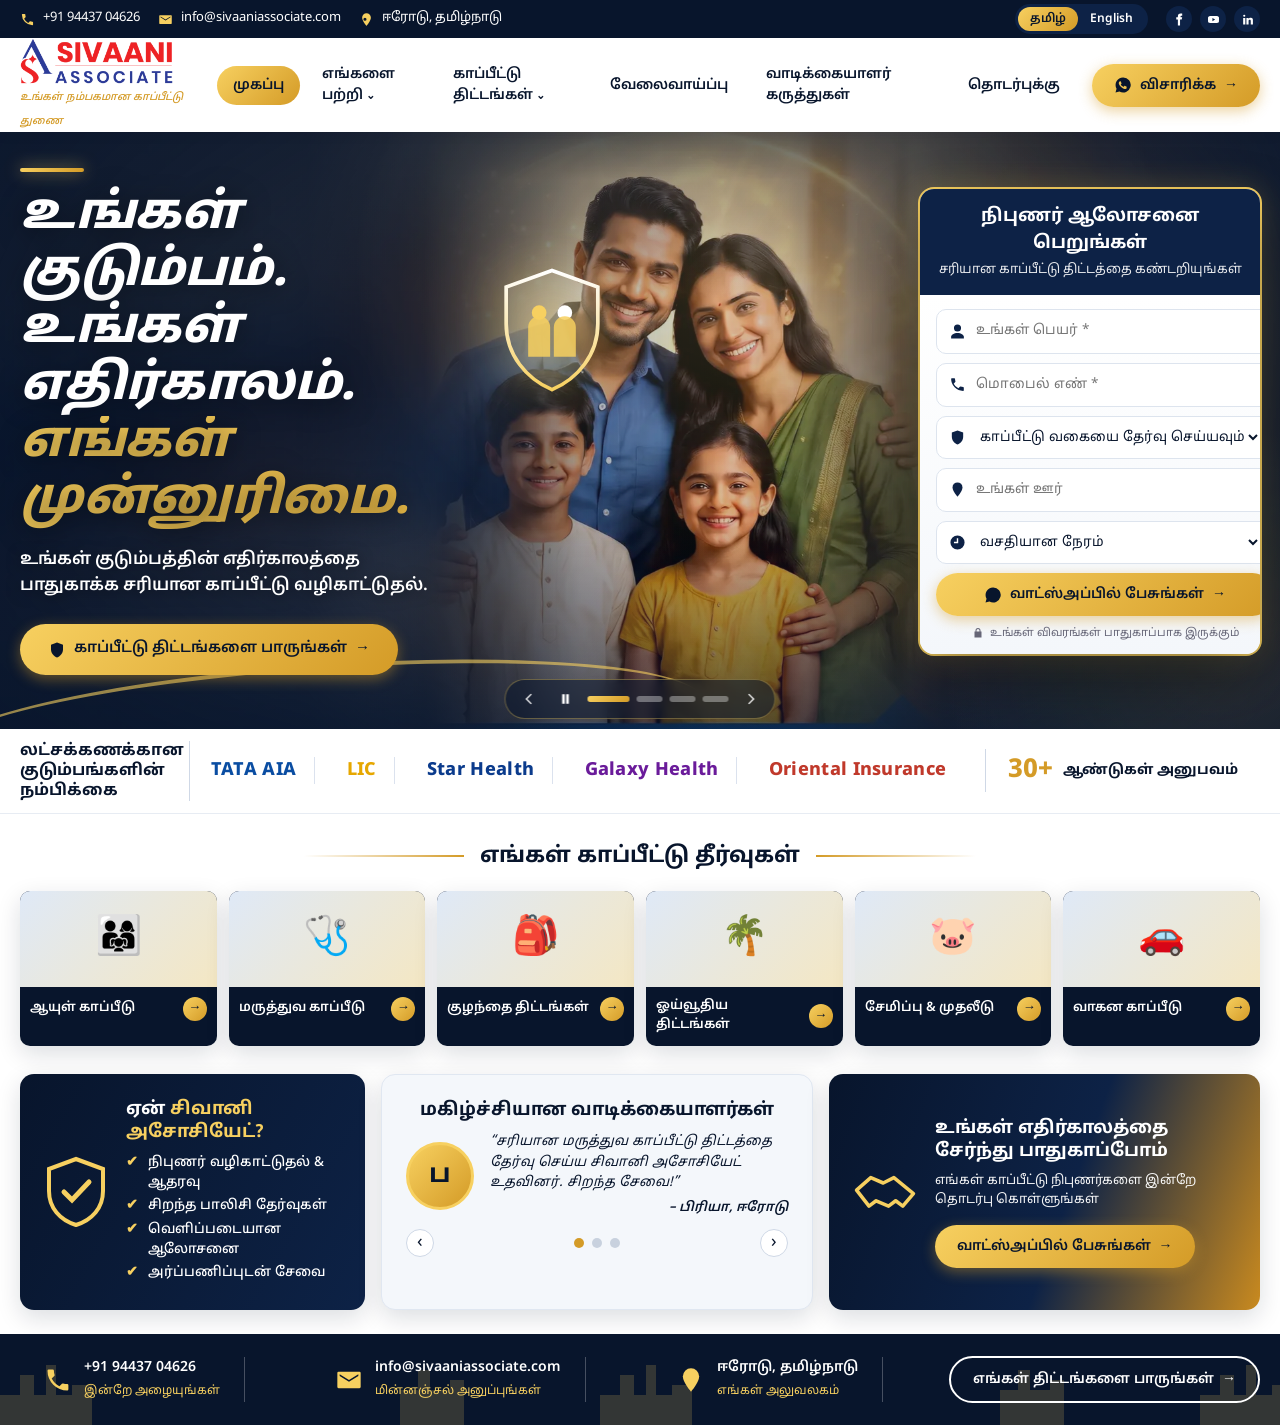
==== commit ef6e4893: "Update viewport meta tag and add ARIA attributes" ====
--- a/index.html
+++ b/index.html
@@ -2,7 +2,7 @@
 <html lang="en">
 <head>
 <meta charset="UTF-8">
-<meta name="viewport" content="width=device-width, initial-scale=1">
+<meta name="viewport" content="width=device-width, initial-scale=1, viewport-fit=cover">
 <title>Sivaani Associate – Your Trusted Insurance Partner | Erode</title>
 <meta name="description" content="Sivaani Associate, Erode – expert guidance for life, health, child, retirement and vehicle insurance.">
 <link rel="icon" type="image/png" sizes="32x32" href="images/favicon-32.png">
@@ -34,7 +34,7 @@
   <a class="logo" href="#home" aria-label="Sivaani Associate">
     <span><picture><source type="image/webp" srcset="images/logo-full.webp"><img class="logo-img" src="images/logo-full.png" alt="Sivaani Associate" width="1681" height="505"></picture><i data-i18n="tagline">Your Trusted Insurance Partner</i></span>
   </a>
-  <nav class="nav" id="nav">
+  <nav class="nav" id="nav" aria-label="Main navigation">
     <a href="#home" class="active" data-i18n="nav_home">Home</a>
     <div class="dd"><a href="#about" data-i18n="nav_about">About Us</a><ul><li><a href="#why" data-i18n="dd_why">Why Choose Us</a></li><li><a href="#testimonials" data-i18n="dd_exp">Our Experience</a></li></ul></div>
     <div class="dd"><a href="#products" data-i18n="nav_products">Insurance Products</a><ul id="ddProducts"></ul></div>
@@ -43,10 +43,10 @@
     <a href="#contact" data-i18n="nav_contact">Contact Us</a>
   </nav>
   <a class="btn gold enq" id="enqBtn" href="#" target="_blank" rel="noopener"><svg viewBox="0 0 24 24"><path d="M12 2a10 10 0 00-8.6 15L2 22l5.2-1.400A10 10 0 1012 2zm5.3 14.100c-.2.6-1.3 1.2-1.8 1.2-.5.1-1 .2-3.3-.7-2.8-1.1-4.6-4-4.7-4.200s-1.1-1.5-1.1-2.8.7-2 1-2.300a1 1 0 01.7-.3h.5c.2 0 .4 0 .6.500l.8 2c.1.2.1.3 0 .5l-.3.5-.4.400c-.1.2-.3.3-.1.600a7 7 0 001.3 1.6 6.5 6.5 0 001.9 1.200c.3.1.4.1.6-.1l.8-1c.2-.2.4-.2.6-.1l1.9.9c.3.1.5.2.5.3.1.2.1.7-.1 1.300z"/></svg><span data-i18n="enquire">Enquire Now</span> →</a>
-  <button class="burger" id="burger" aria-label="Menu"><i></i><i></i><i></i></button>
+  <button type="button" class="burger" id="burger" aria-label="Menu" aria-expanded="false" aria-controls="nav"><i></i><i></i><i></i></button>
 </div></header>
 
-<main>
+<main id="main">
 <section class="hero" id="home">
   <div class="hero-slider" id="heroSlider" role="region" aria-roledescription="carousel" aria-label="Family protection photo slideshow">
     <div class="hs is-active kb" style="--op:53.5% 26%" role="group" aria-roledescription="slide" aria-label="1 of 4"><picture><source type="image/webp" srcset="images/hero/slide-1-m.webp 1100w, images/hero/slide-1.webp 2200w" sizes="100vw"><img src="images/hero/slide-1.jpg" srcset="images/hero/slide-1-m.jpg 1100w, images/hero/slide-1.jpg 2200w" sizes="100vw" alt="Smiling Indian family of four – parents with their son and daughter" width="2200" height="900" decoding="async" fetchpriority="high"></picture></div>
--- a/enquiry.css
+++ b/enquiry.css
@@ -1,13 +1,13 @@
 /* Insurance enquiry modal – uses existing site tokens (--navy, --gold, --r) */
-.eq-ov{position:fixed;inset:0;z-index:1000;background:rgba(8,21,44,.65);display:none;align-items:center;justify-content:center;padding:14px;backdrop-filter:blur(3px)}
+.eq-ov{position:fixed;inset:0;z-index:1000;background:rgba(8,21,44,.7);display:none;align-items:center;justify-content:center;padding:14px}
 .eq-ov.open{display:flex}
-.eq{background:#fff;color:var(--navy);width:100%;max-width:560px;max-height:94vh;border-radius:var(--r);box-shadow:0 24px 60px rgba(0,0,0,.4),0 0 0 2px var(--gold1);display:flex;flex-direction:column;overflow:hidden}
+.eq{background:#fff;color:var(--navy);width:100%;max-width:560px;max-height:94vh;max-height:94dvh;border-radius:var(--r);box-shadow:0 24px 60px rgba(0,0,0,.4),0 0 0 2px var(--gold1);display:flex;flex-direction:column;overflow:hidden}
 .eq-h{background:var(--navy2);color:#fff;padding:14px 18px;display:flex;align-items:center;gap:12px}
 .eq-h b{font-size:17px;flex:1}.eq-h small{display:block;font-weight:400;opacity:.85;font-size:12px}
-.eq-x{background:none;border:0;color:#fff;font-size:26px;line-height:1;cursor:pointer;padding:0 4px}
+.eq-x{background:none;border:0;color:#fff;font-size:28px;line-height:1;cursor:pointer;min-width:44px;min-height:44px;margin:-8px -10px -8px 0}
 .eq-bar{height:5px;background:#e7ecf4}.eq-bar i{display:block;height:100%;width:0;background:var(--gold);transition:width .35s}
 .eq-steps{font-size:12px;color:#5b6b86;padding:10px 18px 0;font-weight:500}
-.eq-b{padding:14px 18px;overflow-y:auto;background:linear-gradient(#fff,var(--soft));flex:1}
+.eq-b{padding:14px 18px;overflow-y:auto;overscroll-behavior:contain;-webkit-overflow-scrolling:touch;background:linear-gradient(#fff,var(--soft));flex:1}
 .eq-b h3{font-size:16px;margin-bottom:10px}
 .eq-g{display:grid;grid-template-columns:1fr 1fr;gap:10px 12px}
 .q{display:flex;flex-direction:column;gap:4px;min-width:0}.q.full,.q.radio,.q.textarea{grid-column:1/-1}
@@ -24,7 +24,7 @@
 .chip{border:1px solid #dde4ee;background:#fff;border-radius:999px;padding:8px 14px;font:inherit;font-size:13px;cursor:pointer;color:var(--navy)}
 .chip.on{background:var(--navy2);color:#fff;border-color:var(--navy2)}
 .chips.pr .chip{border-radius:12px;text-align:left}
-.eq-f{display:flex;gap:10px;padding:12px 18px;border-top:1px solid #e7ecf4;background:#fff}
+.eq-f{display:flex;gap:10px;padding:12px 18px calc(12px + env(safe-area-inset-bottom,0px));border-top:1px solid #e7ecf4;background:#fff}
 .eq-f .btn{flex:1;border:0;cursor:pointer;font-family:inherit}
 .eq-f .btn.ghost{background:#eef2f8;color:var(--navy);flex:0 0 auto}
 .btn.wa{background:#25D366;color:#fff;box-shadow:0 4px 14px rgba(37,211,102,.4)}
@@ -38,4 +38,4 @@
 .priv{font-size:12px;color:#5b6b86;background:#fff7e0;border-radius:10px;padding:8px 12px}
 .sent{background:#e9f9ef;border:1px solid #b6e8c8;border-radius:10px;padding:10px 12px;font-size:13px;margin-top:10px}
 .sent a{color:#0a7d3c;font-weight:600;text-decoration:underline}
-@media(max-width:520px){.eq-g{grid-template-columns:1fr}.eq-ov{padding:0;align-items:flex-end}.eq{max-height:96vh;border-radius:var(--r) var(--r) 0 0}}
+@media(max-width:520px){.q input:not([type=radio]):not([type=checkbox]),.q select,.q textarea{font-size:16px}.chip,.rg label{min-height:40px}.eq-g{grid-template-columns:1fr}.eq{max-height:96vh;max-height:96dvh}.eq-ov{padding:0;align-items:flex-end}.eq{max-height:96vh;border-radius:var(--r) var(--r) 0 0}}
--- a/catalogue.css
+++ b/catalogue.css
@@ -4,18 +4,19 @@
 .ct-back{font-size:13px;font-weight:600;color:var(--cb)}
 .ct-head{text-align:center;margin:8px 0 22px}.ct-head h2{font-size:clamp(24px,3.6vw,36px);color:var(--cn)}.ct-head p{color:#4a5876;margin-top:6px}
 .ct-tools{display:flex;gap:12px;flex-wrap:wrap;margin-bottom:12px}
-.ct-tools input{flex:1;min-width:220px;border:1px solid #d7dde8;border-radius:999px;padding:11px 18px;font:inherit;font-size:14px;background:#fff}
+.ct-tools input{font-size:16px!important;flex:1;min-width:220px;border:1px solid #d7dde8;border-radius:999px;padding:11px 18px;font:inherit;font-size:14px;background:#fff}
 .ct-tools input:focus{outline:0;border-color:var(--cb);box-shadow:0 0 0 3px rgba(23,105,210,.18)}
 .ct-chips{display:flex;gap:8px;overflow-x:auto;padding-bottom:6px;margin-bottom:18px}
-.ct-chips button{flex:none;border:1px solid #d7dde8;background:#fff;color:var(--cn);border-radius:999px;padding:7px 14px;font:inherit;font-size:13px;cursor:pointer}
+.ct-chips{-webkit-overflow-scrolling:touch;scrollbar-width:thin}.ct-chips button{min-height:38px;flex:none;border:1px solid #d7dde8;background:#fff;color:var(--cn);border-radius:999px;padding:7px 14px;font:inherit;font-size:13px;cursor:pointer}
 .ct-chips button.on{background:var(--cn);color:#fff;border-color:var(--cn)}
-.ct-grid{display:grid;grid-template-columns:repeat(auto-fill,minmax(285px,1fr));gap:20px}
+.ct-grid{display:grid;grid-template-columns:repeat(auto-fill,minmax(min(285px,100%),1fr));gap:20px}
 .ct-card{background:#fff;border-radius:16px;box-shadow:0 6px 20px rgba(11,25,53,.09);overflow:hidden;display:flex;flex-direction:column;transition:.25s}
-.ct-card:hover{transform:translateY(-5px);box-shadow:0 16px 34px rgba(11,25,53,.16)}
+.ct-card{content-visibility:auto;contain-intrinsic-size:auto 420px}
+@media(hover:hover){.ct-card:hover{transform:translateY(-5px);box-shadow:0 16px 34px rgba(11,25,53,.16)}}
 .ct-ic{height:110px;display:flex;align-items:center;justify-content:center;gap:10px;font-size:58px;background:linear-gradient(135deg,#dfe9f7,#f4e7c3)}
 .ct-b{padding:16px;display:flex;flex-direction:column;gap:8px;flex:1}.ct-b h3{font-size:17px;color:var(--cn)}.ct-b p{font-size:13px;color:#4a5876}
 .ct-subs{display:flex;flex-wrap:wrap;gap:6px;flex:1;align-content:flex-start}
-.ct-subs button{border:0;background:#eaf2fd;color:var(--cb);border-radius:999px;padding:4px 10px;font:inherit;font-size:12px;cursor:pointer}
+.ct-subs button{min-height:30px;border:0;background:#eaf2fd;color:var(--cb);border-radius:999px;padding:4px 10px;font:inherit;font-size:12px;cursor:pointer}
 .ct-subs button:hover{background:var(--cb);color:#fff}
 .ct-act{display:flex;gap:8px;margin-top:6px}.ct-act button{flex:1;border:0;border-radius:999px;padding:10px;font:inherit;font-weight:600;font-size:13px;cursor:pointer}
 .ct-act .v{background:#fff;border:2px solid var(--cn);color:var(--cn)}.ct-act .e{background:var(--cg);color:var(--cn)}
--- a/fixes.css
+++ b/fixes.css
@@ -0,0 +1,6 @@
+/* Responsive + performance fixes (loaded last). */
+html{-webkit-text-size-adjust:100%;text-size-adjust:100%}
+button,.btn,.pc,.chip{touch-action:manipulation;-webkit-tap-highlight-color:transparent}
+.trio,.footer{content-visibility:auto;contain-intrinsic-size:auto 320px}
+@media(max-width:380px){.topbar .wrap,.tb-left,.tb-right{gap:8px}.social{gap:4px}.hero-in>*,.card-form{min-width:0;max-width:100%}}
+@media(max-width:768px){.hero-fx{display:none}.f input,.f select{font-size:16px}}
--- a/popups.css
+++ b/popups.css
@@ -0,0 +1,44 @@
+/* Career / Testimonials / Contact popups. Reuses .eq-ov .eq .eq-h .eq-x .eq-b .eq-f .q .qe .btn from enquiry.css; only adds what is new (scoped to .pp-*). */
+.pp-ov{display:flex;visibility:hidden;opacity:0;transition:opacity .25s,visibility 0s .25s}
+.pp-ov.open{visibility:visible;opacity:1;transition:opacity .25s}
+.pp-ov .eq{max-width:640px;transform:translateY(18px) scale(.97);transition:transform .28s cubic-bezier(.2,.8,.2,1)}
+.pp-ov.open .eq{transform:none}
+.pp-ov .eq-b{overflow-x:hidden}
+.pp-ov .eq-h small{margin-top:1px}
+.pp-ov .eq-f .btn,.pp-ov .pp-btns .btn{min-height:44px;white-space:normal;text-align:center}
+.pp-img{display:block;width:100%;padding:0;border:0;border-radius:12px;overflow:hidden;background:var(--soft);cursor:zoom-in;position:relative;margin-bottom:14px;box-shadow:0 4px 16px rgba(8,21,44,.15)}
+.pp-img img{display:block;width:100%;height:auto;max-height:300px;object-fit:contain}
+.pp-img span{position:absolute;right:8px;bottom:8px;background:rgba(8,21,44,.75);color:#fff;font-size:12px;padding:4px 10px;border-radius:999px}
+.pp-img.bad{display:none}
+.pp-b h3{font-size:16px;margin:14px 0 8px;color:var(--navy2)}
+.pp-b h3:first-child{margin-top:0}
+.pp-b p{font-size:13.5px;line-height:1.6}
+.pp-list{display:grid;gap:8px}
+.pp-list li{position:relative;background:#fff;border:1px solid #e7ecf4;border-radius:10px;padding:9px 12px 9px 34px;font-size:13.5px}
+.pp-list li::before{content:"✓";position:absolute;left:12px;top:9px;color:var(--gold2);font-weight:700}
+.pp-tcards{display:grid;gap:12px}
+.pp-tc{background:#fff;border:1px solid #e7ecf4;border-radius:12px;padding:14px;box-shadow:0 4px 14px rgba(8,21,44,.07);opacity:0;transform:translateY(12px);animation:pp-in .45s forwards}
+.pp-tc:nth-child(2){animation-delay:.08s}.pp-tc:nth-child(3){animation-delay:.16s}.pp-tc:nth-child(n+4){animation-delay:.24s}
+@keyframes pp-in{to{opacity:1;transform:none}}
+.pp-tc .top{display:flex;align-items:center;gap:12px;margin-bottom:8px}
+.pp-tc .av{width:46px;height:46px;font-size:19px;color:var(--navy)}
+.pp-tc cite{font-style:normal;font-weight:600;font-size:14px;display:block}
+.pp-stars{color:var(--gold2);letter-spacing:2px;font-size:15px;line-height:1}
+.pp-tc p{font-size:13.5px;line-height:1.6;font-style:italic;overflow-wrap:anywhere}
+.pp-ci{display:grid;gap:10px;margin-bottom:14px}
+.pp-ci a,.pp-ci div{display:flex;align-items:center;gap:12px;background:#fff;border:1px solid #e7ecf4;border-radius:12px;padding:10px 12px;font-size:13.5px;min-height:48px;overflow-wrap:anywhere;min-width:0}
+.pp-ci b{display:block;font-size:11.5px;text-transform:uppercase;letter-spacing:.05em;color:var(--gold2)}
+.pp-ci i{font-style:normal;font-size:20px;flex:none}
+.pp-ci a:hover{border-color:var(--gold2)}
+.pp-btns{display:flex;gap:10px;flex-wrap:wrap;margin:12px 0}.pp-btns .btn{flex:1 1 180px;border:0;cursor:pointer;font-family:inherit}
+.pp-ov .eq-g .q.full{grid-column:1/-1}
+.pp-res .ok,.pp-res .bd{border-radius:10px;padding:10px 12px;font-size:13px;margin-top:10px}
+.pp-res .ok{background:#e9f9ef;border:1px solid #b6e8c8}.pp-res .bd{background:#fdecea;border:1px solid #f3b9b3}
+.pp-res a{display:inline-flex;margin-top:8px}
+.pp-lb{z-index:1100;background:rgba(8,21,44,.92);padding:12px}
+.pp-lb img{max-width:100%;max-height:90vh;max-height:90dvh;object-fit:contain;border-radius:8px;transform:scale(.96);transition:transform .25s}
+.pp-lb.open img{transform:none}
+.pp-lb .eq-x{position:absolute;top:10px;right:10px;margin:0;background:rgba(0,0,0,.45);border-radius:50%;width:44px;height:44px}
+@media(max-width:520px){.pp-ov .eq{transform:translateY(40px)}.pp-ov.open .eq{transform:none}}
+@media(prefers-reduced-motion:reduce){.pp-ov,.pp-ov .eq,.pp-tc,.pp-lb img{transition:none;animation:none;opacity:1;transform:none}}
+.pp-ov .eq>form{display:flex;flex-direction:column;flex:1;min-height:0;overflow:hidden}
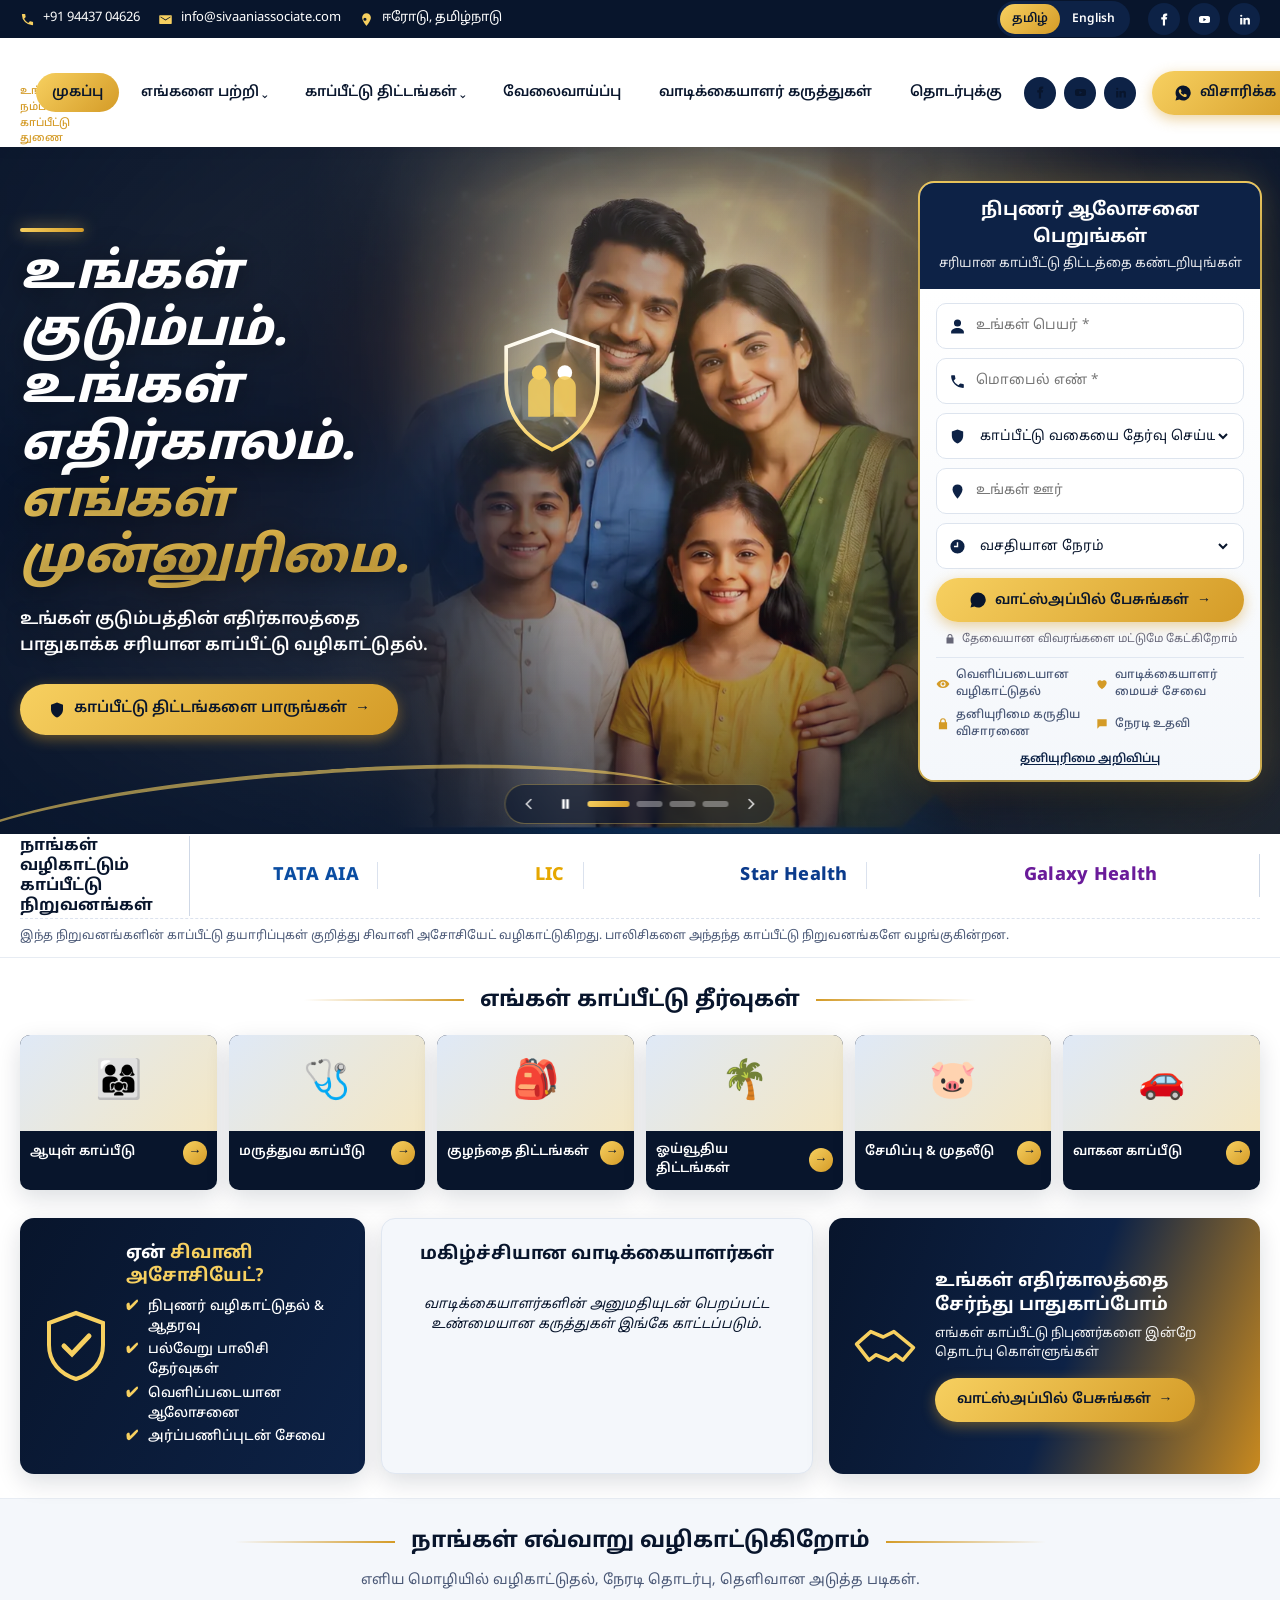
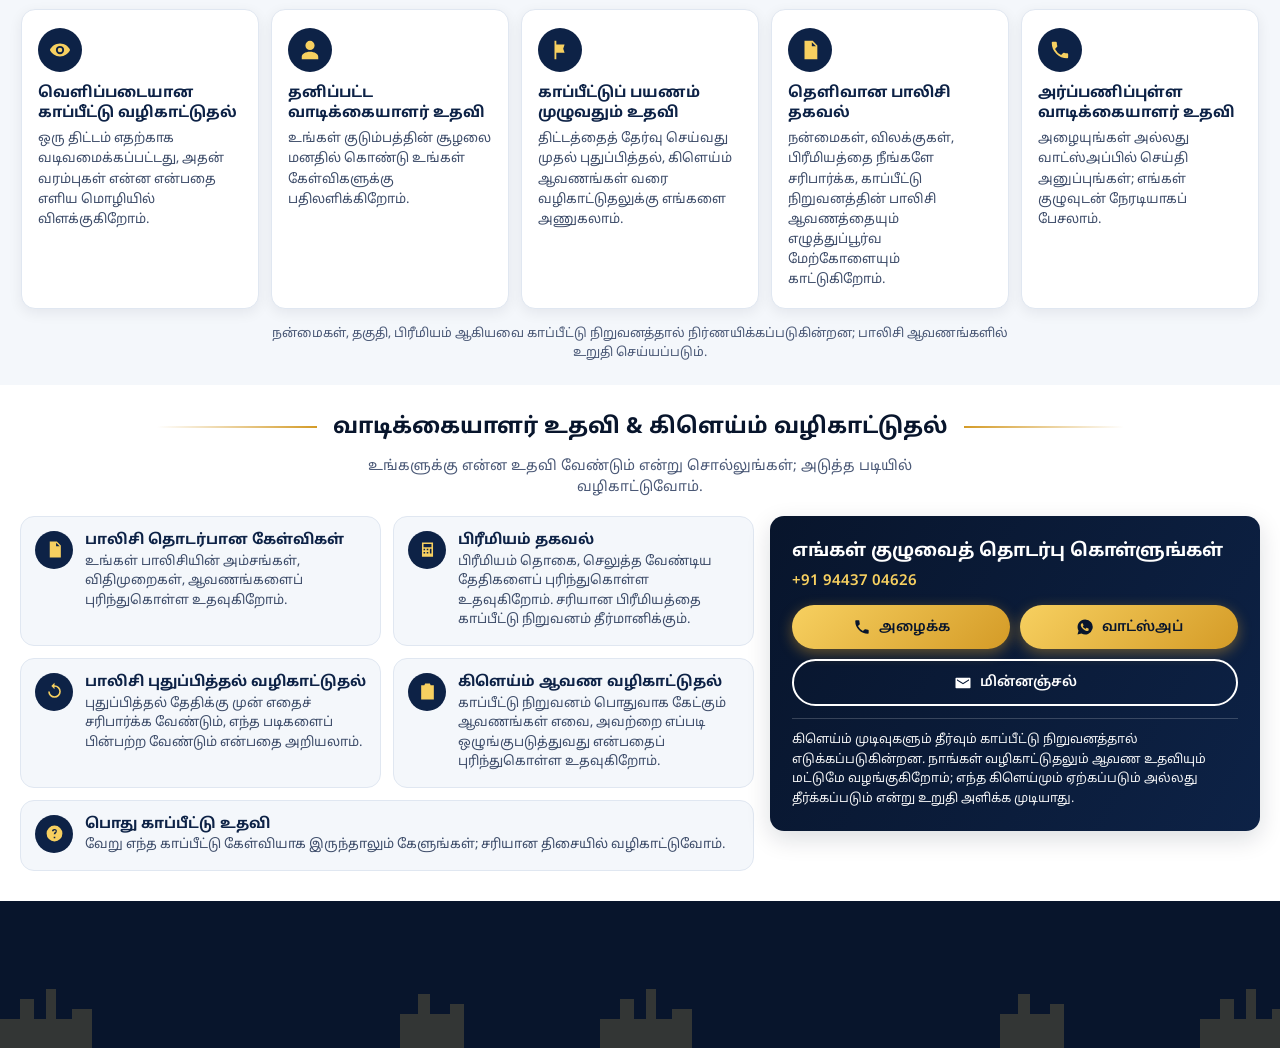
==== commit 9ea90686: "Add files via upload" ====
--- a/index.html
+++ b/index.html
@@ -16,6 +16,7 @@
 <link rel="stylesheet" href="catalogue.css">
 <link rel="stylesheet" href="fixes.css">
 <link rel="stylesheet" href="popups.css">
+<link rel="stylesheet" href="trust.css">
 </head>
 <body>
 <div class="topbar"><div class="wrap">
@@ -80,16 +81,25 @@
       <label class="f"><svg viewBox="0 0 24 24"><path d="M12 2a10 10 0 100 20 10 10 0 000-20zm1 11H7v-2h4V6h2z"/></svg><select id="fTime"></select></label>
       <p class="err" id="fErr" role="alert"></p>
       <button class="btn gold block" type="submit"><svg viewBox="0 0 24 24"><path d="M12 2a10 10 0 00-8.6 15L2 22l5.2-1.400A10 10 0 1012 2z"/></svg><span data-i18n="chat">Chat on WhatsApp</span> →</button>
-      <small class="safe"><svg viewBox="0 0 24 24"><path d="M17 9V7a5 5 0 00-10 0v2H5v12h14V9zm-8-2a3 3 0 016 0v2H9z"/></svg><span data-i18n="safe">Your details are safe with us</span></small>
+      <small class="safe"><svg viewBox="0 0 24 24"><path d="M17 9V7a5 5 0 00-10 0v2H5v12h14V9zm-8-2a3 3 0 016 0v2H9z"/></svg><span data-i18n="safe">We ask only for what's needed</span></small>
+      <ul class="ti ti-form">
+        <li><svg viewBox="0 0 24 24" aria-hidden="true"><path d="M12 5C7 5 2.7 8.1 1 12c1.7 3.9 6 7 11 7s9.3-3.1 11-7c-1.7-3.9-6-7-11-7zm0 11.5a4.5 4.5 0 110-9 4.5 4.5 0 010 9zm0-7a2.5 2.5 0 100 5 2.5 2.5 0 000-5z"/></svg><span data-i18n="ti1">Transparent Guidance</span></li>
+        <li><svg viewBox="0 0 24 24" aria-hidden="true"><path d="M12 21s-8-5.5-8-11a4.5 4.5 0 018-2.8A4.5 4.5 0 0120 10c0 5.5-8 11-8 11z"/></svg><span data-i18n="ti2">Customer-Focused Service</span></li>
+        <li><svg viewBox="0 0 24 24" aria-hidden="true"><path d="M17 9V7a5 5 0 00-10 0v2H5v12h14V9zm-8-2a3 3 0 016 0v2H9z"/></svg><span data-i18n="ti3">Privacy-Conscious Enquiry</span></li>
+        <li><svg viewBox="0 0 24 24" aria-hidden="true"><path d="M4 4h16v12H8l-4 4z"/></svg><span data-i18n="ti4">Direct Assistance</span></li>
+      </ul>
+      <p class="pv-line"><a href="privacy.html" data-i18n="priv_link">Privacy Notice</a></p>
     </div>
   </form>
 </div></section>
 
 <section class="partners"><div class="wrap">
-  <div class="p-lead" data-i18n="trusted">Trusted by Millions of Families</div>
+  <div class="p-lead" data-i18n="trusted">Insurers We Guide You On</div>
   <div class="p-logos" id="partners"></div>
-  <div class="p-exp"><span class="laurel">30+</span><b data-i18n="years">Years Experience</b></div>
-</div></section>
+  <div class="p-exp" id="pExp" hidden><span class="laurel"></span><b data-i18n="years">Years Experience</b></div>
+</div>
+  <div class="pn"><p class="p-note" data-i18n="p_note">Sivaani Associate provides guidance on insurance products offered by these companies. Policies are issued by the respective insurers.</p></div>
+</section>
 
 <section class="solutions" id="products"><div class="wrap">
   <h2 class="title"><span data-i18n="sol">Our Insurance Solutions</span></h2>
@@ -100,7 +110,7 @@
   <article class="tc navy" id="why">
     <svg class="big" viewBox="0 0 64 72"><path d="M32 3l27 10v22c0 17-11 29-27 34C16 64 5 52 5 35V13z" fill="none" stroke="#F7D060" stroke-width="4"/><path d="M20 36l8 8 17-18" fill="none" stroke="#F7D060" stroke-width="5" stroke-linecap="round"/></svg>
     <div><h3 data-i18n="why">Why Choose <b>Sivaani Associate?</b></h3>
-    <ul class="ticks"><li data-i18n="w1">Expert Guidance & Support</li><li data-i18n="w2">Best Policy Options</li><li data-i18n="w3">Transparent Advice</li><li data-i18n="w4">Dedicated Service</li></ul></div>
+    <ul class="ticks"><li data-i18n="w1">Expert Guidance & Support</li><li data-i18n="w2">Wide Range of Policy Options</li><li data-i18n="w3">Transparent Advice</li><li data-i18n="w4">Dedicated Service</li></ul></div>
   </article>
   <article class="tc light" id="testimonials">
     <h3 data-i18n="happy">Happy Customers</h3>
@@ -113,6 +123,43 @@
     <a class="btn gold" id="ctaWa" href="#" target="_blank" rel="noopener"><span data-i18n="chat">Chat on WhatsApp</span> →</a></div>
   </article>
 </div></section>
+<section class="trust" id="trust" aria-labelledby="trTitle"><div class="wrap">
+  <h2 class="title"><span id="trTitle" data-i18n="tr_title">How We Guide You</span></h2>
+  <p class="sec-sub" data-i18n="tr_sub">Plain-language guidance, direct contact and clear next steps.</p>
+  <ul class="tr-grid">
+    <li class="tr-card"><span class="tr-ic"><svg viewBox="0 0 24 24" aria-hidden="true"><path d="M12 5C7 5 2.7 8.1 1 12c1.7 3.9 6 7 11 7s9.3-3.1 11-7c-1.7-3.9-6-7-11-7zm0 11.5a4.5 4.5 0 110-9 4.5 4.5 0 010 9zm0-7a2.5 2.5 0 100 5 2.5 2.5 0 000-5z"/></svg></span><h3 data-i18n="tr1_t">Transparent Insurance Guidance</h3><p data-i18n="tr1_d">We explain what a plan is designed to do, and where its limits are, in plain language.</p></li>
+    <li class="tr-card"><span class="tr-ic"><svg viewBox="0 0 24 24" aria-hidden="true"><path d="M12 12a5 5 0 100-10 5 5 0 000 10zm0 2c-5 0-9 2.5-9 5.5V22h18v-2.5C21 16.5 17 14 12 14z"/></svg></span><h3 data-i18n="tr2_t">Personalized Customer Support</h3><p data-i18n="tr2_d">Your questions are answered with your family's situation in mind.</p></li>
+    <li class="tr-card"><span class="tr-ic"><svg viewBox="0 0 24 24" aria-hidden="true"><path d="M6 2v20h2v-7h9l-1.5-4.5L17 6H8V2z"/></svg></span><h3 data-i18n="tr3_t">Assistance Throughout the Insurance Journey</h3><p data-i18n="tr3_d">From choosing a plan to renewals and claim paperwork, you can reach us for guidance.</p></li>
+    <li class="tr-card"><span class="tr-ic"><svg viewBox="0 0 24 24" aria-hidden="true"><path d="M6 2h9l5 5v15H6zm8 1.5V8h4.5zM9 12h8v1.5H9zm0 3.5h8V17H9z"/></svg></span><h3 data-i18n="tr4_t">Clear Policy Information</h3><p data-i18n="tr4_d">We point you to the insurer's policy wording and written quotation so you can check benefits, exclusions and premiums.</p></li>
+    <li class="tr-card"><span class="tr-ic"><svg viewBox="0 0 24 24" aria-hidden="true"><path d="M6.6 10.8a15 15 0 006.6 6.6l2.2-2.2a1 1 0 011-.25 11 11 0 003.5.56 1 1 0 011 1V20a1 1 0 01-1 1A17 17 0 013 4a1 1 0 011-1h3.5a1 1 0 011 1c0 1.2.2 2.4.56 3.5a1 1 0 01-.25 1z"/></svg></span><h3 data-i18n="tr5_t">Dedicated Customer Assistance</h3><p data-i18n="tr5_d">Call or message us on WhatsApp and talk directly to our team.</p></li>
+  </ul>
+  <p class="sec-note" data-i18n="tr_note">Benefits, eligibility and premiums are set by the insurer and confirmed in the policy documents.</p>
+</div></section>
+<section class="identity" id="identity" aria-label="About Sivaani Associate" hidden></section>
+<section class="support" id="support" aria-labelledby="suTitle"><div class="wrap">
+  <h2 class="title"><span id="suTitle" data-i18n="su_title">Customer Support &amp; Claim Assistance</span></h2>
+  <p class="sec-sub" data-i18n="su_sub">Tell us what you need help with, and we'll guide you on the next step.</p>
+  <div class="su-grid">
+    <ul class="su-list">
+      <li><span class="su-ic"><svg viewBox="0 0 24 24" aria-hidden="true"><path d="M6 2h9l5 5v15H6zm8 1.5V8h4.5zM9 12h8v1.5H9zm0 3.5h8V17H9z"/></svg></span><div><h3 data-i18n="su1_t">Policy-related questions</h3><p data-i18n="su1_d">Understand your policy's features, terms and documents.</p></div></li>
+      <li><span class="su-ic"><svg viewBox="0 0 24 24" aria-hidden="true"><path d="M5 3h14v18H5zm2 2v4h10V5zm0 6v2h2v-2zm4 0v2h2v-2zm4 0v6h2v-6zM7 15v2h2v-2zm4 0v2h2v-2z"/></svg></span><div><h3 data-i18n="su2_t">Premium information</h3><p data-i18n="su2_d">Get help understanding premium amounts and due dates. Exact premiums are set by the insurer.</p></div></li>
+      <li><span class="su-ic"><svg viewBox="0 0 24 24" aria-hidden="true"><path d="M12 4V1L8 5l4 4V6a6 6 0 11-6 6H4a8 8 0 108-8z"/></svg></span><div><h3 data-i18n="su3_t">Policy renewal guidance</h3><p data-i18n="su3_d">Know what to check and which steps to follow before a renewal date.</p></div></li>
+      <li><span class="su-ic"><svg viewBox="0 0 24 24" aria-hidden="true"><path d="M9 2h6l1 2h4v18H4V4h4zm-1 8h8v1.5H8zm0 4h8v1.5H8z"/></svg></span><div><h3 data-i18n="su4_t">Claim documentation guidance</h3><p data-i18n="su4_d">We help you understand which documents the insurer usually asks for and how to organise them.</p></div></li>
+      <li><span class="su-ic"><svg viewBox="0 0 24 24" aria-hidden="true"><path d="M12 2a10 10 0 100 20 10 10 0 000-20zm1 16h-2v-2h2zm1.8-7.2c-.7.8-1.5 1.1-1.8 2.2H11c.2-1.6 1-2.200 1.700-2.800.6-.5.8-.8.8-1.200 0-.7-.6-1.100-1.300-1.100-.8 0-1.300.5-1.400 1.200H8.800c.1-1.700 1.300-2.800 3.200-2.800 1.800 0 3 1 3 2.500 0 .8-.4 1.300-.9 1.900z"/></svg></span><div><h3 data-i18n="su5_t">General insurance assistance</h3><p data-i18n="su5_d">Any other insurance question: ask us, and we'll point you in the right direction.</p></div></li>
+    </ul>
+    <aside class="su-card" aria-labelledby="suCta">
+      <h3 id="suCta" data-i18n="su_cta_t">Contact our team</h3>
+      <p class="su-num" id="suNum"></p>
+      <div class="su-btns">
+        <a class="btn gold" id="suCall" href="#"><svg viewBox="0 0 24 24" aria-hidden="true"><path d="M6.6 10.8a15 15 0 006.6 6.6l2.2-2.2a1 1 0 011-.25 11 11 0 003.5.56 1 1 0 011 1V20a1 1 0 01-1 1A17 17 0 013 4a1 1 0 011-1h3.5a1 1 0 011 1c0 1.2.2 2.4.56 3.5a1 1 0 01-.25 1z"/></svg><span data-i18n="su_call">Call</span></a>
+        <a class="btn gold" id="suWa" href="#" target="_blank" rel="noopener"><svg viewBox="0 0 24 24" aria-hidden="true"><path d="M12 2a10 10 0 00-8.6 15L2 22l5.2-1.4A10 10 0 1012 2zm5.3 14.1c-.2.6-1.3 1.2-1.8 1.2-.5.1-1 .2-3.3-.7-2.8-1.1-4.6-4-4.7-4.2s-1.100-1.500-1.100-2.800.7-2 1-2.300a1 1 0 01.7-.3h.5c.2 0 .4 0 .6.5l.8 2c.1.2.1.3 0 .5l-.3.5-.4.4c-.1.2-.3.3-.1.6a7 7 0 001.3 1.600 6.500 6.500 0 001.900 1.200c.3.1.4.1.6-.1l.8-1c.2-.2.4-.2.6-.1l1.900.9c.3.1.5.2.5.3.1.2.1.7-.1 1.300z"/></svg><span data-i18n="su_wa">WhatsApp</span></a>
+        <a class="btn outline" id="suMail" href="#"><svg viewBox="0 0 24 24" aria-hidden="true"><path d="M3 5h18a1 1 0 011 1v12a1 1 0 01-1 1H3a1 1 0 01-1-1V6a1 1 0 011-1zm9 7L4 7v1.5l8 5 8-5V7z"/></svg><span data-i18n="su_mail">Email</span></a>
+      </div>
+      <p class="su-meta" id="suHours" hidden></p>
+      <p class="su-note" data-i18n="su_note">Claim decisions and settlement are made by the insurer. We help with guidance and paperwork; we cannot guarantee that any claim will be approved or settled.</p>
+    </aside>
+  </div>
+</div></section>
 <section id="catalogue" aria-label="Insurance products catalogue"></section>
 </main>
 
@@ -121,12 +168,24 @@
   <div class="fc"><svg viewBox="0 0 24 24"><path d="M3 5h18a1 1 0 011 1v12a1 1 0 01-1 1H3a1 1 0 01-1-1V6a1 1 0 011-1zm9 7L4 7v1.500l8 5 8-5V7z"/></svg><div><a id="fMail" href="#"></a><small data-i18n="drop">Drop an Email</small></div></div>
   <div class="fc"><svg viewBox="0 0 24 24"><path d="M12 2a7 7 0 00-7 7c0 5 7 13 7 13s7-8 7-13a7 7 0 00-7-7z"/></svg><div><span id="fLoc"></span><small data-i18n="visit">Visit Our Office</small></div></div>
   <a class="btn outline" href="#catalogue"><span data-i18n="viewp">View Our Products</span> →</a>
-</div></footer>
+</div>
+  <div class="wrap ft-trust">
+    <ul class="ti">
+      <li><svg viewBox="0 0 24 24" aria-hidden="true"><path d="M12 5C7 5 2.7 8.1 1 12c1.7 3.9 6 7 11 7s9.3-3.1 11-7c-1.7-3.9-6-7-11-7zm0 11.5a4.5 4.5 0 110-9 4.5 4.5 0 010 9zm0-7a2.5 2.5 0 100 5 2.5 2.5 0 000-5z"/></svg><span data-i18n="ti1">Transparent Guidance</span></li>
+      <li><svg viewBox="0 0 24 24" aria-hidden="true"><path d="M12 21s-8-5.5-8-11a4.5 4.5 0 018-2.8A4.5 4.5 0 0120 10c0 5.5-8 11-8 11z"/></svg><span data-i18n="ti2">Customer-Focused Service</span></li>
+      <li><svg viewBox="0 0 24 24" aria-hidden="true"><path d="M17 9V7a5 5 0 00-10 0v2H5v12h14V9zm-8-2a3 3 0 016 0v2H9z"/></svg><span data-i18n="ti3">Privacy-Conscious Enquiry</span></li>
+      <li><svg viewBox="0 0 24 24" aria-hidden="true"><path d="M4 4h16v12H8l-4 4z"/></svg><span data-i18n="ti4">Direct Assistance</span></li>
+    </ul>
+    <nav class="ft-links" aria-label="Trust and support"><a href="#support" data-i18n="su_link">Customer Support</a><a href="privacy.html" data-i18n="priv_link">Privacy Notice</a></nav>
+  </div>
+</footer>
 <script src="enquiry-data.js"></script>
 <script src="catalogue-data.js"></script>
+<script src="trust-data.js"></script>
 <script src="script.js"></script>
 <script src="enquiry.js"></script>
 <script src="catalogue.js"></script>
 <script src="popups.js"></script>
+<script src="trust.js"></script>
 </body>
 </html>
--- a/style.css
+++ b/style.css
@@ -51,8 +51,8 @@
 .card-form{background:#fff;color:var(--navy);border-radius:var(--r);box-shadow:var(--sh),0 0 0 2px var(--gold1);overflow:hidden}
 .cf-head{background:var(--navy2);color:#fff;text-align:center;padding:14px 10px}
 .cf-head b{display:block;font-size:18px}.cf-head span{font-size:13px;opacity:.9}
-.cf-body{padding:14px 16px 12px;display:grid;gap:9px;background:linear-gradient(#fff,var(--soft))}
-.f{display:flex;align-items:center;gap:10px;background:#fff;border:1px solid #dde4ee;border-radius:10px;padding:0 12px;transition:.2s}
+.cf-body{padding:14px 16px 12px;display:grid;grid-template-columns:minmax(0,1fr);gap:9px;background:linear-gradient(#fff,var(--soft))}
+.f{display:flex;align-items:center;min-width:0;gap:10px;background:#fff;border:1px solid #dde4ee;border-radius:10px;padding:0 12px;transition:.2s}
 .f:focus-within{border-color:var(--gold2);box-shadow:0 0 0 3px rgba(212,155,39,.2)}
 .f svg{width:17px;height:17px;color:var(--navy2)}
 .f input,.f select{flex:1;border:0;outline:0;background:none;padding:11px 0;font:inherit;font-size:13.5px;color:var(--navy);min-width:0}
--- a/fixes.css
+++ b/fixes.css
@@ -1,6 +1,127 @@
-/* Responsive + performance fixes (loaded last). */
+/* Responsive + accessibility layer (loaded after style.css, before popups.css). Mobile-first fixes on top of the base styles. */
 html{-webkit-text-size-adjust:100%;text-size-adjust:100%}
+img{max-width:100%}
 button,.btn,.pc,.chip{touch-action:manipulation;-webkit-tap-highlight-color:transparent}
-.trio,.footer{content-visibility:auto;contain-intrinsic-size:auto 320px}
-@media(max-width:380px){.topbar .wrap,.tb-left,.tb-right{gap:8px}.social{gap:4px}.hero-in>*,.card-form{min-width:0;max-width:100%}}
-@media(max-width:768px){.hero-fx{display:none}.f input,.f select{font-size:16px}}
+.footer{content-visibility:auto;contain-intrinsic-size:auto 340px}
+
+/* ---------- safe areas, touch targets, focus ---------- */
+.wrap{padding-left:max(20px,env(safe-area-inset-left));padding-right:max(20px,env(safe-area-inset-right))}
+.btn{min-height:44px}.btn.lg{min-height:48px}
+:where(a,button,input,select,textarea,[tabindex]):focus-visible{outline:3px solid var(--gold2);outline-offset:2px}
+.f input:focus-visible,.f select:focus-visible{outline:0}
+.topbar{padding-top:env(safe-area-inset-top)}
+#tbPhone,.tb-left a{white-space:nowrap}
+.tb-left a.ico{min-height:36px}
+.lang button{min-height:30px}
+.social a{width:32px;height:32px}
+h1{text-wrap:balance;overflow-wrap:break-word}
+.sub{font-size:clamp(15px,1.4vw + 10px,17px)}
+.logo{min-width:0}.logo>span{display:block;min-width:0}.logo i{display:block;font-style:normal}
+
+/* ---------- hero form must never exceed its card ---------- */
+.f{min-height:46px}
+.card-form{min-width:0;width:100%}
+
+/* ---------- slider dots: bigger hit area, same look ---------- */
+.hs-dots button{height:26px;background:none}
+.hs-dots button::before{content:"";position:absolute;left:0;right:0;top:10px;height:6px;border-radius:6px;background:rgba(255,255,255,.35)}
+.hs-dots button::after{inset:10px 0;border-radius:6px}
+#dots i{box-sizing:content-box;padding:12px;background-clip:content-box}
+.ctrl button{width:40px;height:40px}
+
+/* ---------- tablet and below (header becomes a drawer) ---------- */
+@media(max-width:1100px){
+.hero-in{grid-template-columns:minmax(0,1fr) minmax(0,360px)}
+.header .wrap{min-height:68px}
+.burger{width:44px;height:44px}
+.burger[aria-expanded="true"] i:nth-child(1){transform:translateY(7.5px) rotate(45deg)}
+.burger[aria-expanded="true"] i:nth-child(2){opacity:0}
+.burger[aria-expanded="true"] i:nth-child(3){transform:translateY(-7.5px) rotate(-45deg)}
+.nav{visibility:hidden;transition:transform .3s,visibility 0s .3s;padding:calc(76px + env(safe-area-inset-top)) max(18px,env(safe-area-inset-right)) calc(20px + env(safe-area-inset-bottom)) 18px;overscroll-behavior:contain}
+.nav.open{visibility:visible;transition:transform .3s}
+.nav>a,.dd>a{padding:13px 16px;min-height:46px}
+.dd>a::after{content:""}
+.dd li a{padding:12px;font-size:14px;min-height:44px}
+.nav-social{display:none}
+.nav-backdrop{position:fixed;inset:0;background:rgba(8,21,44,.55);z-index:55;opacity:0;visibility:hidden;transition:opacity .3s,visibility 0s .3s}
+body.menu-open .nav-backdrop{opacity:1;visibility:visible;transition:opacity .3s}
+body.menu-open{overflow:hidden}
+.footer .wrap{padding-bottom:calc(22px + env(safe-area-inset-bottom))}
+.fc{border:0;padding:0;flex:1 1 240px;min-width:0}
+.fc a,.fc span{overflow-wrap:anywhere}
+.tc h3,.tc p,.ticks li,.slide p{overflow-wrap:break-word}.tc>div{min-width:0}
+}
+
+/* partners strip: stacked + centred on tablet and below */
+@media(max-width:1100px){
+.partners .wrap{flex-direction:column;align-items:stretch;gap:12px;padding-top:16px;padding-bottom:16px}
+.partners .wrap>*{padding:0;border:0}
+.p-lead{max-width:none;width:100%;justify-content:center;text-align:center}
+.partners .p-logos{padding:0!important;justify-content:center;gap:10px 28px}
+.p-exp{justify-content:center;border-top:1px solid #e7ecf4!important;padding-top:12px!important}
+}
+/* ---------- large mobile / small tablet ---------- */
+@media(max-width:768px){.f input,.f select{font-size:16px}.hero-fx{display:none}}
+
+/* ---------- mobile ---------- */
+@media(max-width:760px){
+.header .wrap{min-height:60px;gap:10px}
+.logo-img{height:38px}
+.hero{--band:clamp(200px,56vw,300px)}
+.hero-in{grid-template-columns:minmax(0,1fr);min-height:0;gap:18px;padding-top:22px;padding-bottom:28px}
+.hero-text h1{font-size:clamp(28px,8.4vw,44px)}
+body.ta .hero-text h1{font-size:clamp(26px,7.4vw,40px)}
+.hero-text h1::before{margin-bottom:12px}
+.sub{margin:12px 0 18px;max-width:none}
+.hero-text .btn{width:100%;white-space:normal;text-align:center;line-height:1.3;padding-top:10px;padding-bottom:10px}
+.hero-ctrl button{width:36px;height:36px}
+.hero-ctrl{top:calc(var(--band) - 44px)}
+.card-form{max-width:520px;margin-inline:auto}
+/* partners */
+.partners .wrap{flex-direction:column;align-items:stretch;gap:12px;padding-top:16px;padding-bottom:16px}
+.partners .wrap>*{padding:0}
+.p-lead{text-align:center;justify-content:center;width:100%;font-size:15px}
+.partners .p-logos{display:grid;grid-template-columns:repeat(2,minmax(0,1fr));gap:10px 12px;padding:0!important;text-align:center;justify-items:center}
+.p-logos span,.p-logos img{border:0;padding:0;font-size:15px}
+.p-logos>:last-child:nth-child(odd){grid-column:1/-1}
+.p-exp{justify-content:center;border-top:1px solid #e7ecf4;padding-top:12px!important}
+/* trio */
+.tc{padding:20px 18px;gap:14px;min-height:0}
+.tc .big{width:48px}
+.tc .btn{white-space:normal;text-align:center}
+.av{width:56px;height:56px;font-size:22px}
+.solutions{padding-top:22px}
+.footer .btn{white-space:normal}
+}
+@media(max-width:480px){
+.tb-right .social{display:none}
+.nav-social{display:flex;gap:10px;padding:18px 16px 0;margin-top:auto}
+.nav-social a{width:40px;height:40px;color:#fff}.nav-social svg{width:18px;height:18px}
+}
+@media(max-width:380px){
+.topbar .wrap,.tb-left,.tb-right{gap:8px}.social{gap:4px}
+.lang button{padding:3px 9px}
+.hero-in>*{min-width:0}
+.cf-body{padding:12px}
+.grid6{gap:10px}.pc .bar{font-size:12px;padding:9px 8px}
+}
+
+/* ---------- desktop refinements ---------- */
+@media(min-width:1101px){.nav>a,.dd>a{white-space:nowrap}}
+@media(min-width:1600px){.wrap{max-width:1440px}.hero-in{grid-template-columns:1.05fr 1fr 380px}}
+
+/* ---------- short landscape screens (phones turned sideways) ---------- */
+@media(max-height:520px) and (orientation:landscape){
+.header .wrap{min-height:54px}
+.hero{--band:min(30vw,42vh)}
+.hero-in{padding-top:16px;padding-bottom:20px}
+.hero-text h1{font-size:clamp(24px,5vw,34px)}
+.nav{padding-top:calc(64px + env(safe-area-inset-top))}
+}
+
+@media(prefers-reduced-motion:reduce){
+html{scroll-behavior:auto}
+.nav,.nav-backdrop,.btn,.pc,.ct-card{transition:none}
+.slide{animation:none}
+}
+#dots i.on{background-clip:content-box}
--- a/trust.css
+++ b/trust.css
@@ -0,0 +1,87 @@
+/* Trust & credibility layer. Uses the existing tokens from style.css (navy, gold, soft, --r, --sh). No animations. Loaded last. */
+[hidden]{display:none!important}
+.sec-sub{text-align:center;font-size:14px;color:#4a5876;max-width:640px;margin:-6px auto 18px}
+.sec-note{text-align:center;font-size:12.5px;color:#4a5876;max-width:760px;margin:16px auto 0}
+:where(.trust,.support,.identity) h3{color:var(--navy2)}
+
+/* partners: honest label + note */
+.pn{max-width:1280px;margin:0 auto;padding:0 max(20px,env(safe-area-inset-right)) 12px max(20px,env(safe-area-inset-left))}
+.p-note{font-size:12px;color:#4a5876;border-top:1px dashed #dbe2ee;padding-top:8px}
+
+/* trust & credibility cards */
+.trust{padding:26px 0 22px;background:var(--soft);border-top:1px solid #e7ecf3}
+.tr-grid{display:flex;flex-wrap:wrap;justify-content:center;gap:12px;list-style:none}
+.tr-card{flex:0 1 calc(20% - 10px);min-width:190px;background:#fff;border:1px solid #e0e7f1;border-radius:var(--r);padding:18px 16px;box-shadow:0 4px 14px rgba(8,21,44,.07)}
+.tr-ic,.su-ic{display:grid;place-items:center;border-radius:50%;background:var(--navy2);color:var(--gold1);flex:none}
+.tr-ic{width:44px;height:44px;margin-bottom:12px}.tr-ic svg{width:22px;height:22px}
+.tr-card h3{font-size:15px;line-height:1.3;margin-bottom:6px}
+.tr-card p{font-size:13px;line-height:1.55;color:#3d4c69}
+
+/* identity (only rendered when verified data exists) */
+.identity{padding:26px 0;background:#fff}
+.id-grid{display:grid;grid-template-columns:repeat(auto-fit,minmax(260px,1fr));gap:14px}
+.id-card{background:var(--soft);border:1px solid #e0e7f1;border-radius:var(--r);padding:18px;min-width:0}
+.id-card small{display:block;font-size:12px;font-weight:600;color:var(--gold2);margin-bottom:6px}
+.id-card h3{font-size:17px;margin-bottom:2px}
+.id-card p{font-size:13.5px;line-height:1.6;overflow-wrap:anywhere}
+.id-role{font-weight:600;margin-bottom:6px}
+.id-adv{display:flex;gap:14px;align-items:flex-start}
+.id-adv img{width:96px;height:96px;border-radius:50%;object-fit:cover;border:3px solid var(--gold1);flex:none}
+.id-reg div{margin:0 0 8px}.id-reg dt{font-size:12px;color:#4a5876}.id-reg dd{font-size:14px;font-weight:600;overflow-wrap:anywhere}
+.id-photos{display:grid;grid-template-columns:repeat(auto-fill,minmax(200px,1fr));gap:10px;margin-top:14px}
+.id-photos img{width:100%;height:auto;aspect-ratio:4/3;object-fit:cover;border-radius:10px;border:1px solid #e0e7f1}
+
+/* support & claim assistance */
+.support{padding:26px 0 30px;background:#fff}
+.su-grid{display:grid;grid-template-columns:1.5fr 1fr;gap:16px;align-items:start}
+.su-list{display:grid;grid-template-columns:1fr 1fr;gap:12px;list-style:none}
+.su-list li{display:flex;gap:12px;background:var(--soft);border:1px solid #e0e7f1;border-radius:var(--r);padding:14px;min-width:0}
+.su-list li:last-child:nth-child(odd){grid-column:1/-1}
+.su-ic{width:38px;height:38px}.su-ic svg{width:19px;height:19px}
+.su-list h3{font-size:14.5px;line-height:1.3;margin-bottom:3px}
+.su-list p{font-size:13px;line-height:1.5;color:#3d4c69}
+.su-card{background:linear-gradient(120deg,var(--navy),var(--navy2));color:#fff;border-radius:var(--r);padding:22px;box-shadow:var(--sh)}
+.su-card h3{font-size:18px;color:#fff;margin-bottom:6px}
+.su-num{font-weight:600;font-size:15px;color:var(--gold1);margin-bottom:12px}
+.su-btns{display:flex;flex-wrap:wrap;gap:10px;margin-bottom:12px}
+.su-btns .btn{flex:1 1 130px}
+.su-meta{font-size:13px;margin-bottom:10px}
+.su-note{font-size:12.5px;line-height:1.55;border-top:1px solid rgba(255,255,255,.2);padding-top:12px;opacity:.95}
+
+/* trust indicators (hero form + footer) */
+.ti{display:flex;flex-wrap:wrap;gap:8px 18px;list-style:none;font-size:12.5px;font-weight:500}
+.ti li{display:flex;align-items:center;gap:6px}
+.ti svg{width:14px;height:14px;color:var(--gold2)}
+.ti-form{display:grid;grid-template-columns:1fr 1fr;gap:6px 10px;font-size:11.5px;color:#4a5876;border-top:1px solid #e0e7f1;padding-top:9px}
+.pv-line{text-align:center;font-size:11.5px}
+.pv-line a,.priv a{text-decoration:underline;text-underline-offset:2px;font-weight:600;color:var(--navy2)}
+.ft-trust{border-top:1px solid rgba(255,255,255,.18);padding-top:16px!important;padding-bottom:20px!important}
+.ft-trust .ti{color:#fff}.ft-trust .ti svg{color:var(--gold1)}
+.ft-links{display:flex;flex-wrap:wrap;gap:6px 18px;font-size:13px;font-weight:500}
+.ft-links a{text-decoration:underline;text-underline-offset:3px}
+.footer{contain-intrinsic-size:auto 430px}
+.tc.light.is-empty .av,.tc.light.is-empty .ctrl,.tc.light.is-empty cite{display:none}
+.tc.light.is-empty .slide{justify-content:center;text-align:center}
+
+/* privacy page */
+.pv{max-width:820px;margin:0 auto;padding:30px max(20px,env(safe-area-inset-left)) 50px}
+.pv h1{font-size:clamp(26px,4vw,36px);font-style:normal;line-height:1.2;margin-bottom:6px}
+.pv .upd{font-size:13px;color:#4a5876;margin-bottom:6px}
+.pv h2{font-size:18px;margin:26px 0 8px;color:var(--navy2)}
+.pv p,.pv li{font-size:15px;line-height:1.75}
+.pv p+p,.pv ul{margin-top:8px}
+.pv ul{list-style:disc;padding-left:22px}
+.pv-contact{display:grid;gap:10px;margin-top:12px}
+.pv-contact a,.pv-contact div{display:block;background:var(--soft);border:1px solid #e0e7f1;border-radius:12px;padding:10px 14px;font-size:14.5px;overflow-wrap:anywhere}
+.pv-contact b{display:block;font-size:12px;color:var(--gold2)}
+.pv-contact a:hover{border-color:var(--gold2)}
+.pv-head .wrap{gap:12px}
+.pv-head .btn{min-height:40px;padding:8px 18px}
+.pv-foot{background:var(--navy);color:#fff;text-align:center;font-size:13px;padding:18px 20px}
+.pv-foot a{text-decoration:underline}
+
+@media(max-width:1100px){.su-grid{grid-template-columns:1fr}}
+@media(max-width:760px){.tr-card{flex-basis:calc(50% - 6px);min-width:0}.pv-head .btn{display:none}}
+@media(max-width:600px){.su-list{grid-template-columns:1fr}.id-adv{flex-direction:column}}
+@media(max-width:480px){.tr-card{flex-basis:100%}.ti-form{grid-template-columns:1fr}.su-btns .btn{flex-basis:100%}}
+@media(min-width:1600px){.pn{max-width:1440px}}
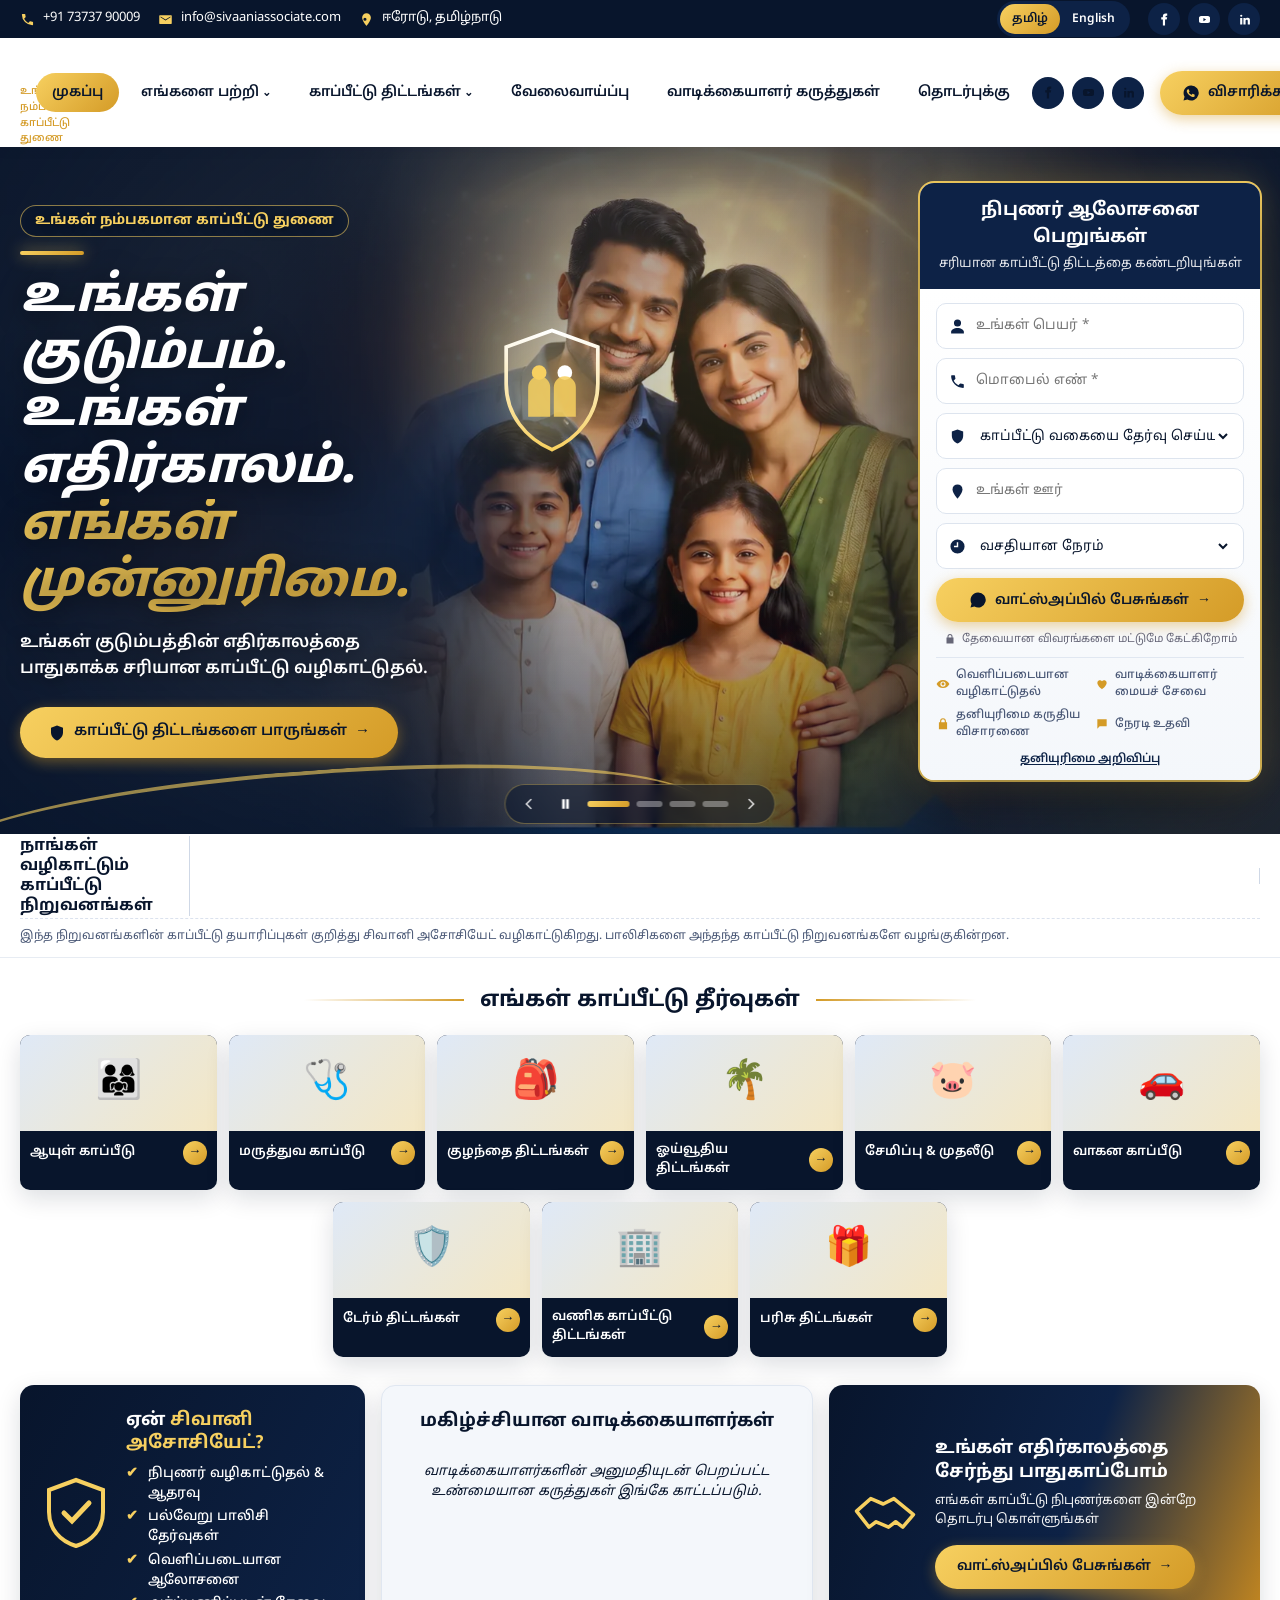
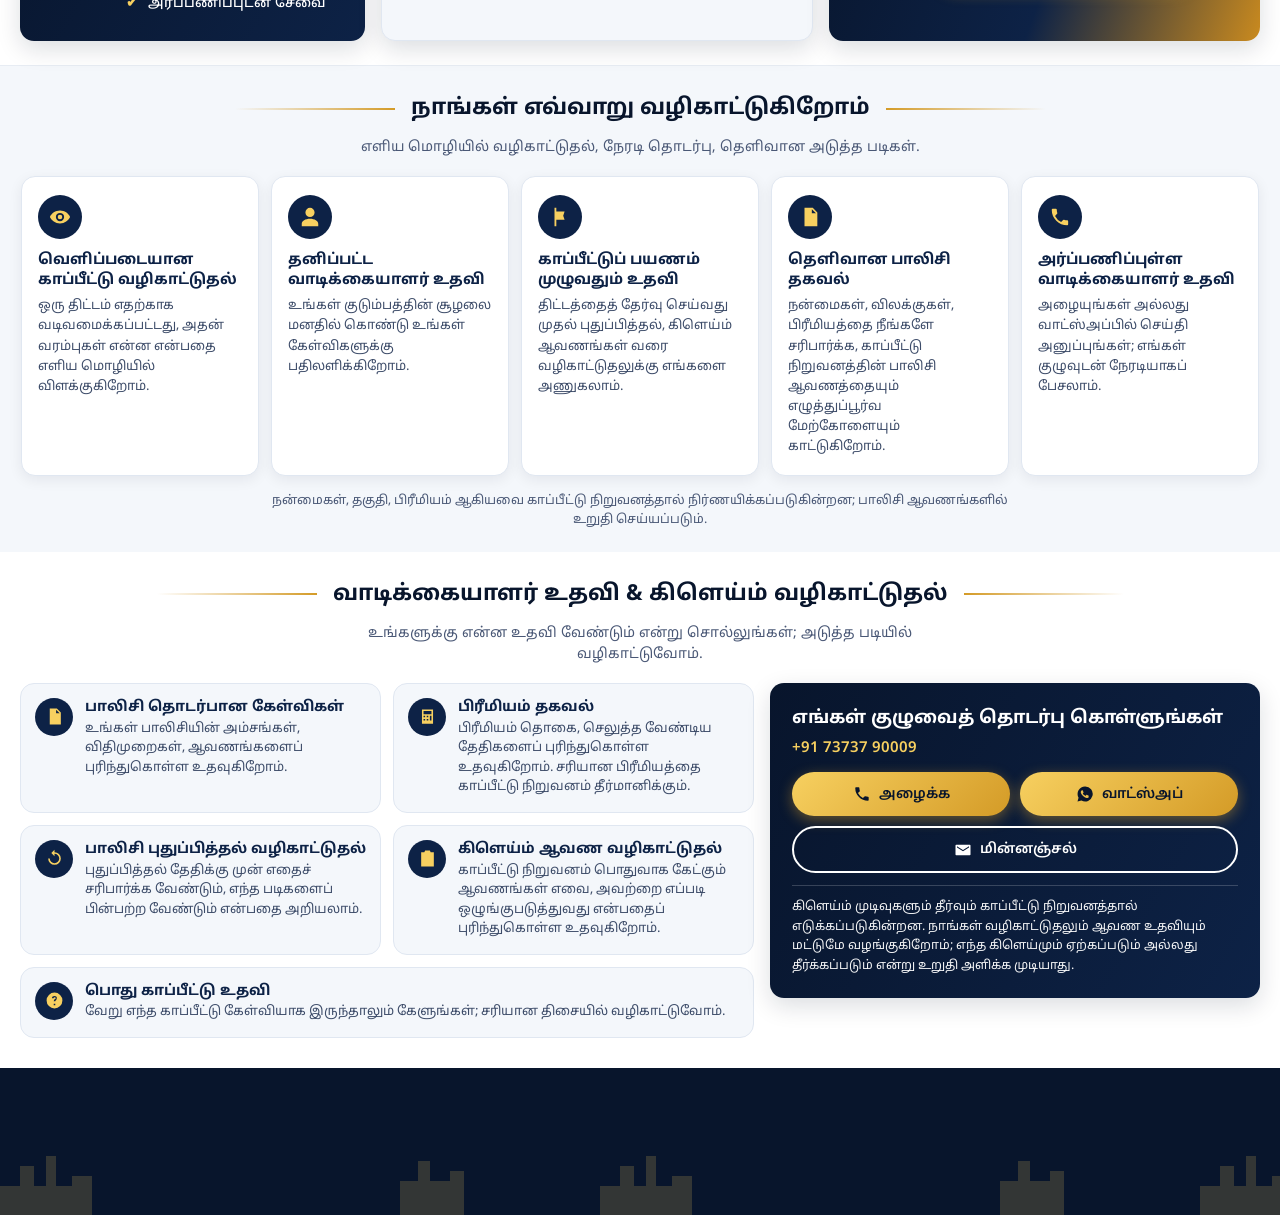
==== commit 530ffb1e: "Add files via upload" ====
--- a/index.html
+++ b/index.html
@@ -66,6 +66,7 @@
   </div>
   <div class="wrap hero-in">
   <div class="hero-text">
+    <p class="hero-tag" data-i18n="htag">Your Trusted Insurance Partner</p>
     <h1><span data-i18n="h1a">Your Family. Your Future.</span> <em data-i18n="h1b">Our Priority.</em></h1>
     <p class="sub ta-font" data-i18n="hsub">உங்கள் குடும்பத்தின் எதிர்காலத்தை பாதுகாக்க சரியான Insurance வழிகாட்டுதல்.</p>
     <a class="btn gold lg" href="#products"><svg viewBox="0 0 24 24"><path d="M12 2l8 3v6c0 5-3.4 9.4-8 11-4.6-1.6-8-6-8-11V5z"/></svg><span data-i18n="explore">Explore Insurance Plans</span> →</a>
--- a/style.css
+++ b/style.css
@@ -222,3 +222,15 @@
 .hero-glow,.hero-fx i,.hero-vis .shield,.hero-text h1::before,.hero-text h1 span,.hero-text h1 em,.hero-text .sub,.hero-text .btn,.card-form{animation:none!important}
 .hero-fx{display:none}
 }
+
+/* ---- customer update: hero tagline + 9-card insurance grid (Term, Business, Gift added) ---- */
+.hero-text .hero-tag{display:inline-block;margin:0 0 14px;padding:6px 14px;border:1px solid rgba(247,208,96,.55);border-radius:999px;background:rgba(8,21,44,.45);color:var(--gold1);font-size:13px;font-weight:700;letter-spacing:.06em;text-transform:uppercase;line-height:1.3;text-shadow:0 2px 10px rgba(0,0,0,.5);animation:rise .9s var(--ease) .1s both}
+body.ta .hero-text .hero-tag{letter-spacing:0;text-transform:none;font-size:14px}
+@media(max-width:760px){.hero-text .hero-tag{font-size:11.5px;padding:5px 12px;margin-bottom:10px}body.ta .hero-text .hero-tag{font-size:13px}}
+@media(prefers-reduced-motion:reduce){.hero-text .hero-tag{animation:none!important}}
+.grid6{grid-template-columns:repeat(12,1fr)}
+.grid6 .pc{grid-column:span 2}
+.grid6 .pc:nth-child(7){grid-column:4/span 2}
+@media(max-width:1100px){.grid6{grid-template-columns:repeat(3,1fr)}.grid6 .pc,.grid6 .pc:nth-child(7){grid-column:auto}}
+@media(max-width:760px){.grid6{grid-template-columns:repeat(2,1fr)}.grid6 .pc:last-child:nth-child(odd){grid-column:1/-1;justify-self:center;width:calc(50% - 6px)}}
+@media(max-width:380px){.grid6 .pc:last-child:nth-child(odd){width:calc(50% - 5px)}}
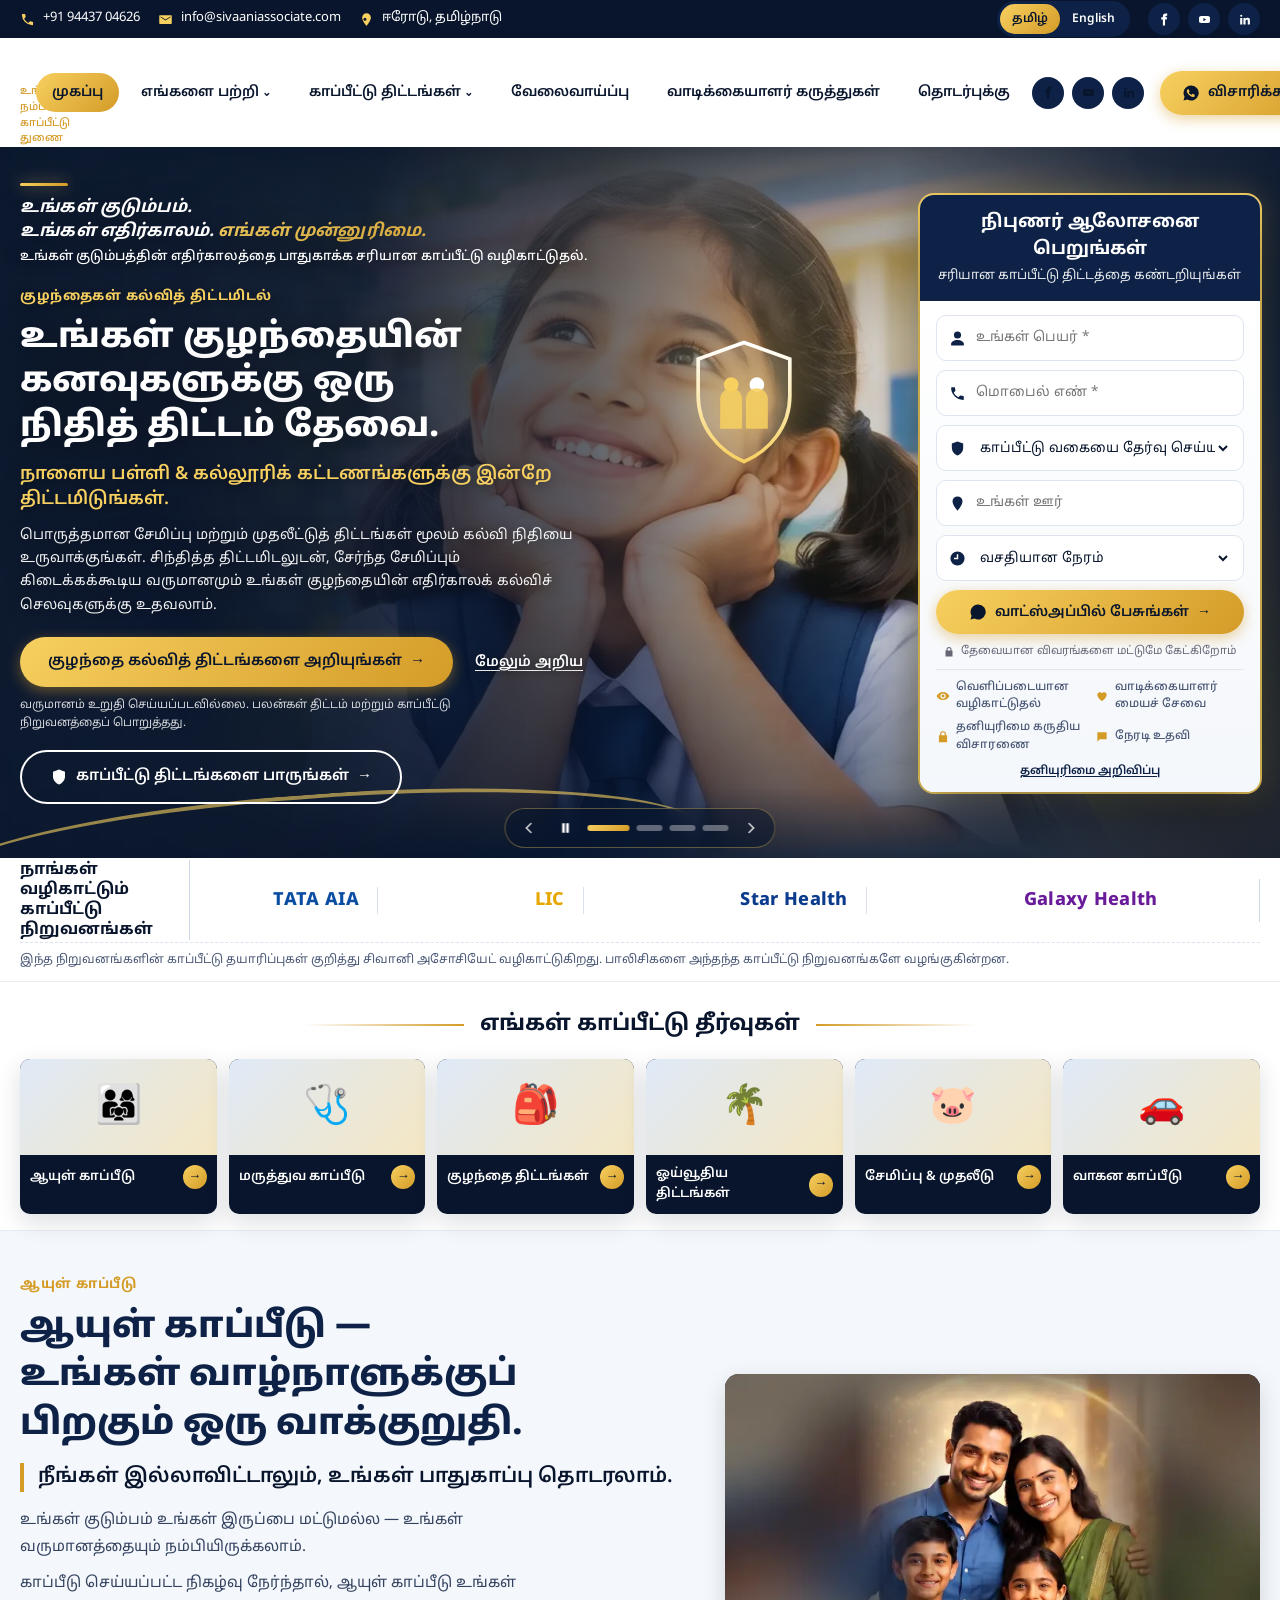
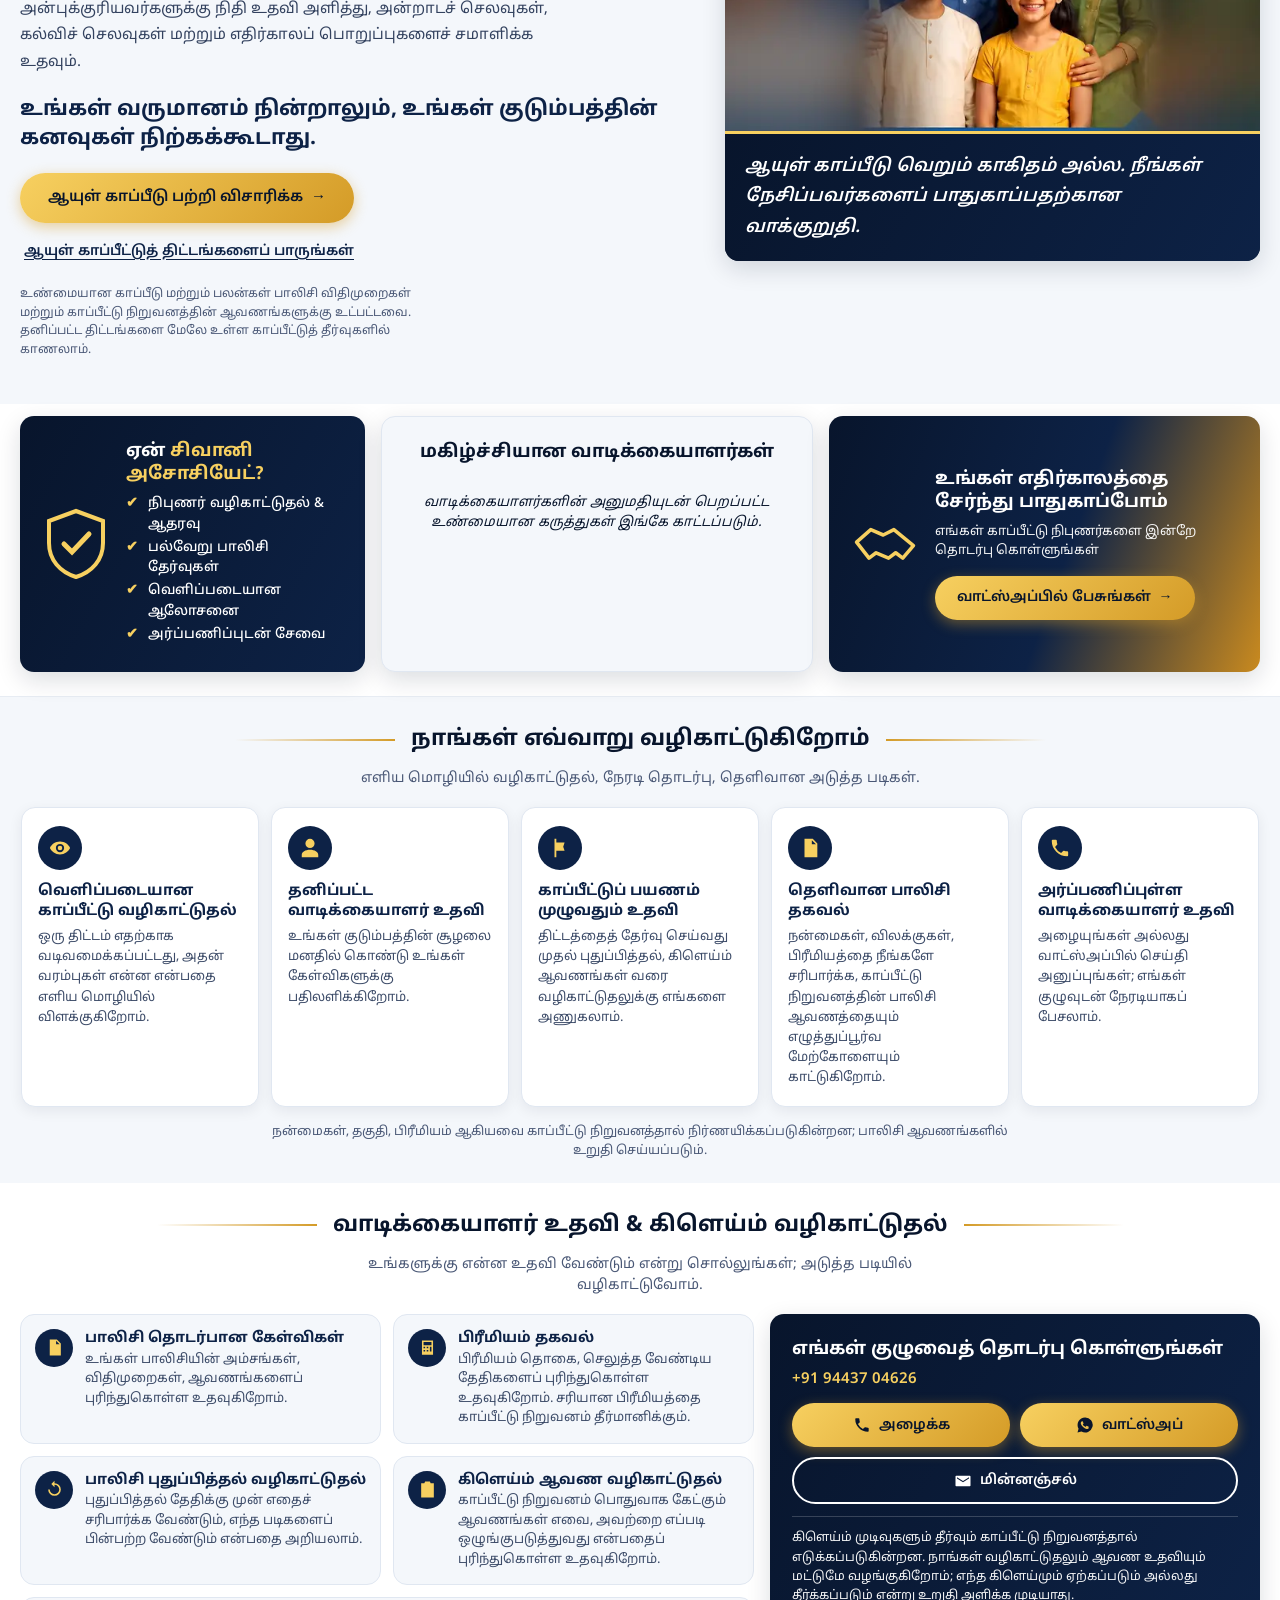
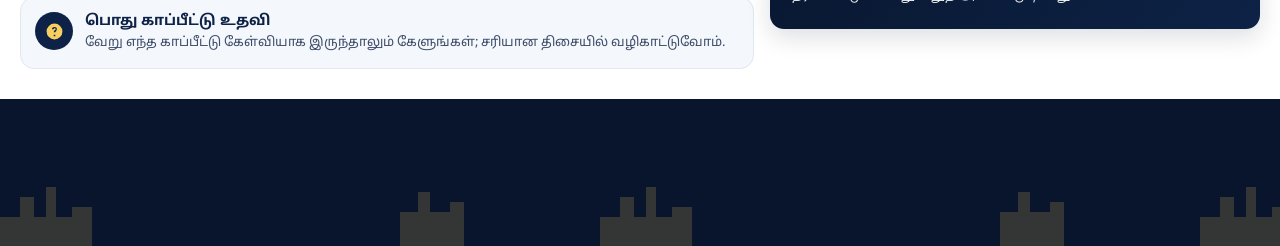
==== commit cb92fb0c: "Add files via upload" ====
--- a/index.html
+++ b/index.html
@@ -10,13 +10,14 @@
 <link rel="preconnect" href="https://fonts.googleapis.com">
 <link rel="preconnect" href="https://fonts.gstatic.com" crossorigin>
 <link href="https://fonts.googleapis.com/css2?family=Poppins:wght@400;500;600;700;800&family=Noto+Sans+Tamil:wght@400;500;600;700&display=swap" rel="stylesheet">
-<link rel="preload" as="image" href="images/hero/slide-1.webp" type="image/webp" fetchpriority="high" imagesrcset="images/hero/slide-1-m.webp 1100w, images/hero/slide-1.webp 2200w" imagesizes="100vw">
+<link rel="preload" as="image" href="images/hero/slide-2.webp" type="image/webp" fetchpriority="high" imagesrcset="images/hero/slide-2-m.webp 1100w, images/hero/slide-2.webp 2200w" imagesizes="100vw">
 <link rel="stylesheet" href="style.css">
 <link rel="stylesheet" href="enquiry.css">
 <link rel="stylesheet" href="catalogue.css">
 <link rel="stylesheet" href="fixes.css">
 <link rel="stylesheet" href="popups.css">
 <link rel="stylesheet" href="trust.css">
+<link rel="stylesheet" href="messages.css">
 </head>
 <body>
 <div class="topbar"><div class="wrap">
@@ -50,10 +51,10 @@
 <main id="main">
 <section class="hero" id="home">
   <div class="hero-slider" id="heroSlider" role="region" aria-roledescription="carousel" aria-label="Family protection photo slideshow">
-    <div class="hs is-active kb" style="--op:53.5% 26%" role="group" aria-roledescription="slide" aria-label="1 of 4"><picture><source type="image/webp" srcset="images/hero/slide-1-m.webp 1100w, images/hero/slide-1.webp 2200w" sizes="100vw"><img src="images/hero/slide-1.jpg" srcset="images/hero/slide-1-m.jpg 1100w, images/hero/slide-1.jpg 2200w" sizes="100vw" alt="Smiling Indian family of four – parents with their son and daughter" width="2200" height="900" decoding="async" fetchpriority="high"></picture></div>
-    <div class="hs" style="--op:53.5% 34%" role="group" aria-roledescription="slide" aria-label="2 of 4" aria-hidden="true"><picture><source type="image/webp" data-srcset="images/hero/slide-2-m.webp 1100w, images/hero/slide-2.webp 2200w" sizes="100vw"><img src="[data-uri]" data-src="images/hero/slide-2.jpg" data-srcset="images/hero/slide-2-m.jpg 1100w, images/hero/slide-2.jpg 2200w" sizes="100vw" alt="Happy schoolgirl dreaming of a bright future" width="2200" height="900" decoding="async"></picture></div>
-    <div class="hs" style="--op:53.5% 30%" role="group" aria-roledescription="slide" aria-label="3 of 4" aria-hidden="true"><picture><source type="image/webp" data-srcset="images/hero/slide-3-m.webp 1100w, images/hero/slide-3.webp 2200w" sizes="100vw"><img src="[data-uri]" data-src="images/hero/slide-3.jpg" data-srcset="images/hero/slide-3-m.jpg 1100w, images/hero/slide-3.jpg 2200w" sizes="100vw" alt="Confident young Indian woman working at her laptop" width="2200" height="900" decoding="async"></picture></div>
-    <div class="hs" style="--op:52% 45%" role="group" aria-roledescription="slide" aria-label="4 of 4" aria-hidden="true"><picture><source type="image/webp" data-srcset="images/hero/slide-4-m.webp 1100w, images/hero/slide-4.webp 2400w" sizes="100vw"><img src="[data-uri]" data-src="images/hero/slide-4.jpg" data-srcset="images/hero/slide-4-m.jpg 1100w, images/hero/slide-4.jpg 2400w" sizes="100vw" alt="Three generations of an Indian family laughing together in a garden" width="2400" height="700" decoding="async"></picture></div>
+    <div class="hs is-active kb" style="--op:53.5% 34%" role="group" aria-roledescription="slide" aria-label="1 of 4"><picture><source type="image/webp" srcset="images/hero/slide-2-m.webp 1100w, images/hero/slide-2.webp 2200w" sizes="100vw"><img src="images/hero/slide-2.jpg" srcset="images/hero/slide-2-m.jpg 1100w, images/hero/slide-2.jpg 2200w" sizes="100vw" alt="Happy schoolgirl dreaming of a bright future" width="2200" height="900" decoding="async" fetchpriority="high"></picture></div>
+    <div class="hs" style="--op:52% 45%" role="group" aria-roledescription="slide" aria-label="2 of 4" aria-hidden="true"><picture><source type="image/webp" data-srcset="images/hero/slide-4-m.webp 1100w, images/hero/slide-4.webp 2400w" sizes="100vw"><img src="[data-uri]" data-src="images/hero/slide-4.jpg" data-srcset="images/hero/slide-4-m.jpg 1100w, images/hero/slide-4.jpg 2400w" sizes="100vw" alt="Three generations of an Indian family laughing together in a garden" width="2400" height="700" decoding="async"></picture></div>
+    <div class="hs" style="--op:53.5% 26%" role="group" aria-roledescription="slide" aria-label="3 of 4" aria-hidden="true"><picture><source type="image/webp" data-srcset="images/hero/slide-1-m.webp 1100w, images/hero/slide-1.webp 2200w" sizes="100vw"><img src="[data-uri]" data-src="images/hero/slide-1.jpg" data-srcset="images/hero/slide-1-m.jpg 1100w, images/hero/slide-1.jpg 2200w" sizes="100vw" alt="Smiling Indian family of four – parents with their son and daughter" width="2200" height="900" decoding="async"></picture></div>
+    <div class="hs" style="--op:53.5% 30%" role="group" aria-roledescription="slide" aria-label="4 of 4" aria-hidden="true"><picture><source type="image/webp" data-srcset="images/hero/slide-3-m.webp 1100w, images/hero/slide-3.webp 2200w" sizes="100vw"><img src="[data-uri]" data-src="images/hero/slide-3.jpg" data-srcset="images/hero/slide-3-m.jpg 1100w, images/hero/slide-3.jpg 2200w" sizes="100vw" alt="Confident young Indian woman working at her laptop" width="2200" height="900" decoding="async"></picture></div>
     <div class="hero-shade" aria-hidden="true"></div>
     <div class="hero-glow" aria-hidden="true"></div>
   </div>
@@ -66,10 +67,43 @@
   </div>
   <div class="wrap hero-in">
   <div class="hero-text">
-    <p class="hero-tag" data-i18n="htag">Your Trusted Insurance Partner</p>
     <h1><span data-i18n="h1a">Your Family. Your Future.</span> <em data-i18n="h1b">Our Priority.</em></h1>
     <p class="sub ta-font" data-i18n="hsub">உங்கள் குடும்பத்தின் எதிர்காலத்தை பாதுகாக்க சரியான Insurance வழிகாட்டுதல்.</p>
-    <a class="btn gold lg" href="#products"><svg viewBox="0 0 24 24"><path d="M12 2l8 3v6c0 5-3.4 9.4-8 11-4.6-1.6-8-6-8-11V5z"/></svg><span data-i18n="explore">Explore Insurance Plans</span> →</a>
+    <div class="hs-copy" id="hsCopy" aria-live="off">
+      <div class="hc is-on" role="group" aria-roledescription="slide" aria-label="1 of 4">
+        <p class="hc-tag" data-i18n="hc1_tag"></p>
+        <h2 data-i18n="hc1_h"></h2>
+        <p class="hc-sub" data-i18n="hc1_s"></p>
+        <p class="hc-desc" data-i18n="hc1_d"></p>
+        <div class="hc-act"><a class="btn gold lg" data-wa="hc1_m" href="#" target="_blank" rel="noopener"><span data-i18n="hc1_c"></span> →</a><button type="button" class="hc-more" data-more="child" data-i18n="hc_more">Know more</button></div>
+        <small class="hc-note" data-i18n="hc1_n"></small>
+      </div>
+      <div class="hc" role="group" aria-roledescription="slide" aria-label="2 of 4" aria-hidden="true">
+        <p class="hc-tag" data-i18n="hc2_tag"></p>
+        <h2 data-i18n="hc2_h"></h2>
+        <p class="hc-sub" data-i18n="hc2_s"></p>
+        <p class="hc-desc" data-i18n="hc2_d"></p>
+        <div class="hc-act"><a class="btn gold lg" data-wa="hc2_m" href="#" target="_blank" rel="noopener"><span data-i18n="hc2_c"></span> →</a><button type="button" class="hc-more" data-more="health" data-i18n="hc_more">Know more</button></div>
+        <small class="hc-note" data-i18n="hc2_n"></small>
+      </div>
+      <div class="hc" role="group" aria-roledescription="slide" aria-label="3 of 4" aria-hidden="true">
+        <p class="hc-tag" data-i18n="hc3_tag"></p>
+        <h2 data-i18n="hc3_h"></h2>
+        <p class="hc-sub" data-i18n="hc3_s"></p>
+        <p class="hc-desc" data-i18n="hc3_d"></p>
+        <div class="hc-act"><a class="btn gold lg" data-wa="hc3_m" href="#" target="_blank" rel="noopener"><span data-i18n="hc3_c"></span> →</a><button type="button" class="hc-more" data-more="life" data-i18n="hc_more">Know more</button></div>
+        <small class="hc-note" data-i18n="hc3_n"></small>
+      </div>
+      <div class="hc" role="group" aria-roledescription="slide" aria-label="4 of 4" aria-hidden="true">
+        <p class="hc-tag" data-i18n="hc4_tag"></p>
+        <h2 data-i18n="hc4_h"></h2>
+        <p class="hc-sub" data-i18n="hc4_s"></p>
+        <p class="hc-desc" data-i18n="hc4_d"></p>
+        <div class="hc-act"><a class="btn gold lg" data-wa="hc4_m" href="#" target="_blank" rel="noopener"><span data-i18n="hc4_c"></span> →</a><button type="button" class="hc-more" data-more="career" data-i18n="hc_more">Know more</button></div>
+        <small class="hc-note" data-i18n="hc4_n"></small>
+      </div>
+    </div>
+    <a class="btn outline lg hc-explore" href="#products"><svg viewBox="0 0 24 24"><path d="M12 2l8 3v6c0 5-3.4 9.4-8 11-4.6-1.6-8-6-8-11V5z"/></svg><span data-i18n="explore">Explore Insurance Plans</span> →</a>
   </div>
   <div class="hero-vis has-img" id="heroVis"><svg class="shield" viewBox="0 0 120 140"><defs><linearGradient id="g2" x1="0" y1="0" x2="0" y2="1"><stop offset="0" stop-color="#fff"/><stop offset="1" stop-color="#F7D060"/></linearGradient></defs><path d="M60 6l50 18v40c0 34-22 60-50 72C32 124 10 98 10 64V24z" fill="rgba(255,255,255,.12)" stroke="url(#g2)" stroke-width="4"/><circle cx="46" cy="52" r="8" fill="#F7D060"/><circle cx="74" cy="52" r="8" fill="#fff"/><path d="M34 100V68a12 12 0 0124 0v32zM62 100V68a12 12 0 0124 0v32z" fill="#F7D060" opacity=".85"/></svg></div>
   <form class="card-form" id="leadForm" novalidate>
@@ -107,6 +141,23 @@
   <div class="grid6" id="cards"></div>
 </div></section>
 
+<section class="life" id="life-promise" aria-labelledby="lfTitle"><div class="wrap life-in">
+  <div class="life-copy">
+    <p class="lf-tag" data-i18n="lf_tag">Life Insurance</p>
+    <h2 id="lfTitle" data-i18n="lf_title">Life Insurance — A Promise Beyond Your Lifetime.</h2>
+    <p class="lf-hl" data-i18n="lf_hl">You May Be Absent, But Your Protection Can Remain.</p>
+    <p data-i18n="lf_p1">Your family depends on more than your presence — they may also depend on your income.</p>
+    <p data-i18n="lf_p2">Life insurance can provide financial support to your loved ones if an insured event occurs, helping them manage everyday expenses, education costs, and future responsibilities.</p>
+    <h3 class="lf-catch" data-i18n="lf_catch">When Your Income Stops, Your Family’s Dreams Shouldn’t Have To.</h3>
+    <div class="lf-act"><a class="btn gold lg" data-wa="lf_m" href="#" target="_blank" rel="noopener"><span data-i18n="lf_c1">Enquire About Life Insurance</span> →</a><button type="button" class="lf-link" data-enq="life" data-i18n="lf_c2">View Life Insurance Plans</button></div>
+    <small class="lf-note" data-i18n="lf_note">Actual coverage and benefits are subject to policy terms and the insurer’s documents. Individual plans are available from the Insurance Solutions above.</small>
+  </div>
+  <figure class="life-vis">
+    <picture><source type="image/webp" srcset="images/hero/slide-1-m.webp"><img id="lfImg" src="images/hero/slide-1-m.jpg" alt="Smiling Indian family of four – parents with their son and daughter" width="1100" height="450" loading="lazy" decoding="async"></picture>
+    <blockquote><p data-i18n="lf_quote">Life Insurance Is Not Just a Piece of Paper. It Is a Promise to Protect the People You Love.</p></blockquote>
+  </figure>
+</div></section>
+
 <section class="trio" id="about"><div class="wrap trio-in">
   <article class="tc navy" id="why">
     <svg class="big" viewBox="0 0 64 72"><path d="M32 3l27 10v22c0 17-11 29-27 34C16 64 5 52 5 35V13z" fill="none" stroke="#F7D060" stroke-width="4"/><path d="M20 36l8 8 17-18" fill="none" stroke="#F7D060" stroke-width="5" stroke-linecap="round"/></svg>
@@ -183,6 +234,7 @@
 <script src="enquiry-data.js"></script>
 <script src="catalogue-data.js"></script>
 <script src="trust-data.js"></script>
+<script src="messages-data.js"></script>
 <script src="script.js"></script>
 <script src="enquiry.js"></script>
 <script src="catalogue.js"></script>
--- a/style.css
+++ b/style.css
@@ -222,15 +222,3 @@
 .hero-glow,.hero-fx i,.hero-vis .shield,.hero-text h1::before,.hero-text h1 span,.hero-text h1 em,.hero-text .sub,.hero-text .btn,.card-form{animation:none!important}
 .hero-fx{display:none}
 }
-
-/* ---- customer update: hero tagline + 9-card insurance grid (Term, Business, Gift added) ---- */
-.hero-text .hero-tag{display:inline-block;margin:0 0 14px;padding:6px 14px;border:1px solid rgba(247,208,96,.55);border-radius:999px;background:rgba(8,21,44,.45);color:var(--gold1);font-size:13px;font-weight:700;letter-spacing:.06em;text-transform:uppercase;line-height:1.3;text-shadow:0 2px 10px rgba(0,0,0,.5);animation:rise .9s var(--ease) .1s both}
-body.ta .hero-text .hero-tag{letter-spacing:0;text-transform:none;font-size:14px}
-@media(max-width:760px){.hero-text .hero-tag{font-size:11.5px;padding:5px 12px;margin-bottom:10px}body.ta .hero-text .hero-tag{font-size:13px}}
-@media(prefers-reduced-motion:reduce){.hero-text .hero-tag{animation:none!important}}
-.grid6{grid-template-columns:repeat(12,1fr)}
-.grid6 .pc{grid-column:span 2}
-.grid6 .pc:nth-child(7){grid-column:4/span 2}
-@media(max-width:1100px){.grid6{grid-template-columns:repeat(3,1fr)}.grid6 .pc,.grid6 .pc:nth-child(7){grid-column:auto}}
-@media(max-width:760px){.grid6{grid-template-columns:repeat(2,1fr)}.grid6 .pc:last-child:nth-child(odd){grid-column:1/-1;justify-self:center;width:calc(50% - 6px)}}
-@media(max-width:380px){.grid6 .pc:last-child:nth-child(odd){width:calc(50% - 5px)}}
--- a/messages.css
+++ b/messages.css
@@ -0,0 +1,72 @@
+/* Homepage marketing messages: hero slide text + Life Insurance section. Loaded last; style.css is not modified.
+   Uses the existing tokens (--navy, --navy2, --gold, --gold1, --gold2, --soft, --r, --sh, --ease). */
+:root{--hs-hold:6000ms}
+
+/* ---------- hero: brand line becomes a compact strapline; the slide headline leads ---------- */
+.hero-text{min-width:0}
+body .hero-text h1,body.ta .hero-text h1{font-size:clamp(14px,1.35vw,19px);line-height:1.4;font-weight:700;letter-spacing:.01em;margin-bottom:4px}
+.hero-text h1 span,.hero-text h1 em{display:inline}
+.hero-text h1::before{width:48px;height:3px;margin-bottom:10px}
+.hero-text .sub{font-size:13px;font-weight:500;margin:0 0 16px;max-width:none;opacity:.92}
+.hc-explore{margin-top:18px}
+
+/* slide copy: all panels share one grid cell, so the box is always as tall as the longest message */
+.hs-copy{display:grid}
+.hc{grid-area:1/1;min-width:0;opacity:0;visibility:hidden;transition:opacity .5s ease,visibility 0s linear .5s}
+.hc.is-on{opacity:1;visibility:visible;transition:opacity .5s ease,visibility 0s}
+.hc-tag{display:inline-block;font-size:12px;font-weight:700;letter-spacing:.14em;text-transform:uppercase;color:var(--gold1);margin-bottom:10px;text-shadow:0 2px 12px rgba(0,0,0,.5)}
+body.ta .hc-tag{letter-spacing:.04em;text-transform:none;font-size:13.5px}
+.hc h2{font-size:clamp(26px,3.2vw,46px);line-height:1.13;font-weight:800;margin-bottom:12px;color:#fff;text-shadow:0 4px 28px rgba(0,0,0,.55);overflow-wrap:break-word;text-wrap:balance}
+body.ta .hc h2{font-size:clamp(24px,2.7vw,38px);line-height:1.28}
+.hc-sub{font-size:clamp(15px,1.4vw,19px);font-weight:600;line-height:1.4;color:var(--gold1);margin-bottom:12px;text-shadow:0 2px 14px rgba(0,0,0,.6)}
+.hc-desc{font-size:clamp(14px,1.1vw,16px);line-height:1.65;max-width:560px;color:rgba(255,255,255,.94);margin-bottom:20px;text-shadow:0 2px 14px rgba(0,0,0,.6)}
+.hc-act{display:flex;flex-wrap:wrap;align-items:center;gap:6px 18px}
+.hc-more{background:none;color:#fff;font-weight:600;font-size:14px;text-decoration:underline;text-underline-offset:4px;min-height:44px;padding:0 4px;text-shadow:0 2px 10px rgba(0,0,0,.6)}
+.hc-more:hover{color:var(--gold1)}
+.hc-note{display:block;max-width:520px;margin-top:10px;font-size:11.5px;line-height:1.5;color:rgba(255,255,255,.82)}
+/* text entrance (runs each time a slide becomes active) */
+.hc.is-on>*{animation:rise .8s var(--ease) both}
+.hc.is-on>:nth-child(2){animation-delay:.08s}.hc.is-on>:nth-child(3){animation-delay:.16s}
+.hc.is-on>:nth-child(4){animation-delay:.24s}.hc.is-on>:nth-child(5){animation-delay:.32s}.hc.is-on>:nth-child(6){animation-delay:.4s}
+
+/* desktop: give the message column more room and a darker, wider readable overlay */
+@media(min-width:1101px){
+.hero-in{grid-template-columns:minmax(0,1.6fr) minmax(0,.55fr) 340px}
+.hero-shade{background:
+ linear-gradient(90deg,rgba(8,21,44,.94) 0%,rgba(8,21,44,.88) 28%,rgba(8,21,44,.70) 46%,rgba(8,21,44,.34) 60%,rgba(8,21,44,.16) 70%,rgba(8,21,44,.46) 84%,rgba(8,21,44,.84) 100%),
+ linear-gradient(180deg,rgba(8,21,44,.40) 0%,rgba(8,21,44,0) 28%,rgba(8,21,44,0) 66%,rgba(8,21,44,.62) 100%)}
+}
+@media(min-width:1600px){.hero-in{grid-template-columns:minmax(0,1.6fr) minmax(0,.55fr) 380px}}
+@media(max-width:760px){
+body .hero-text h1,body.ta .hero-text h1{font-size:clamp(14px,4.2vw,17px)}
+.hc h2{font-size:clamp(25px,7.4vw,34px)}
+body.ta .hc h2{font-size:clamp(23px,6.6vw,31px)}
+.hc-act .btn{width:100%}
+.hc-more{width:100%;text-align:center}
+}
+
+/* ---------- Life Insurance section ---------- */
+.life{background:var(--soft);padding:44px 0;border-top:1px solid #e7ecf3}
+.life-in{display:grid;grid-template-columns:minmax(0,1.1fr) minmax(0,.9fr);gap:clamp(24px,4vw,56px);align-items:center}
+.lf-tag{font-size:12px;font-weight:700;letter-spacing:.14em;text-transform:uppercase;color:var(--gold2);margin-bottom:8px}
+body.ta .lf-tag{letter-spacing:.04em;text-transform:none;font-size:13.5px}
+.life h2{font-size:clamp(24px,3vw,36px);line-height:1.2;font-weight:800;color:var(--navy2);margin-bottom:14px;text-wrap:balance}
+body.ta .life h2{line-height:1.35}
+.lf-hl{font-size:clamp(16px,1.6vw,20px);font-weight:600;line-height:1.45;color:var(--navy);border-left:4px solid var(--gold2);padding-left:14px;margin-bottom:16px}
+.life-copy>p:not(.lf-tag):not(.lf-hl){font-size:15px;line-height:1.75;color:#33425f;margin-bottom:10px;max-width:60ch}
+.lf-catch{font-size:clamp(17px,1.7vw,21px);line-height:1.4;font-weight:700;color:var(--navy2);margin:20px 0 18px}
+.lf-act{display:flex;flex-wrap:wrap;align-items:center;gap:6px 18px}
+.lf-link{background:none;color:var(--navy2);font-weight:600;font-size:14px;text-decoration:underline;text-underline-offset:4px;min-height:44px;padding:0 4px}
+.lf-link:hover{color:var(--gold2)}
+.lf-note{display:block;margin-top:12px;max-width:60ch;font-size:12px;line-height:1.55;color:#4a5876}
+.life-vis{margin:0;border-radius:var(--r);overflow:hidden;box-shadow:var(--sh);background:var(--navy);min-width:0}
+.life-vis img{display:block;width:100%;height:auto;aspect-ratio:3/2;object-fit:cover;object-position:53.5% 26%}
+.life-vis blockquote{background:linear-gradient(120deg,var(--navy),var(--navy2));color:#fff;padding:18px 20px;border-top:3px solid var(--gold1)}
+.life-vis blockquote p{font-size:clamp(15px,1.4vw,18px);font-style:italic;font-weight:600;line-height:1.55}
+body.ta .life-vis blockquote p{line-height:1.7}
+@media(max-width:900px){.life-in{grid-template-columns:minmax(0,1fr)}.life{padding:34px 0}.lf-act .btn{width:100%}.lf-link{width:100%;text-align:center}}
+
+@media(prefers-reduced-motion:reduce){
+.hc,.hc.is-on{transition:none}
+.hc.is-on>*{animation:none!important}
+}
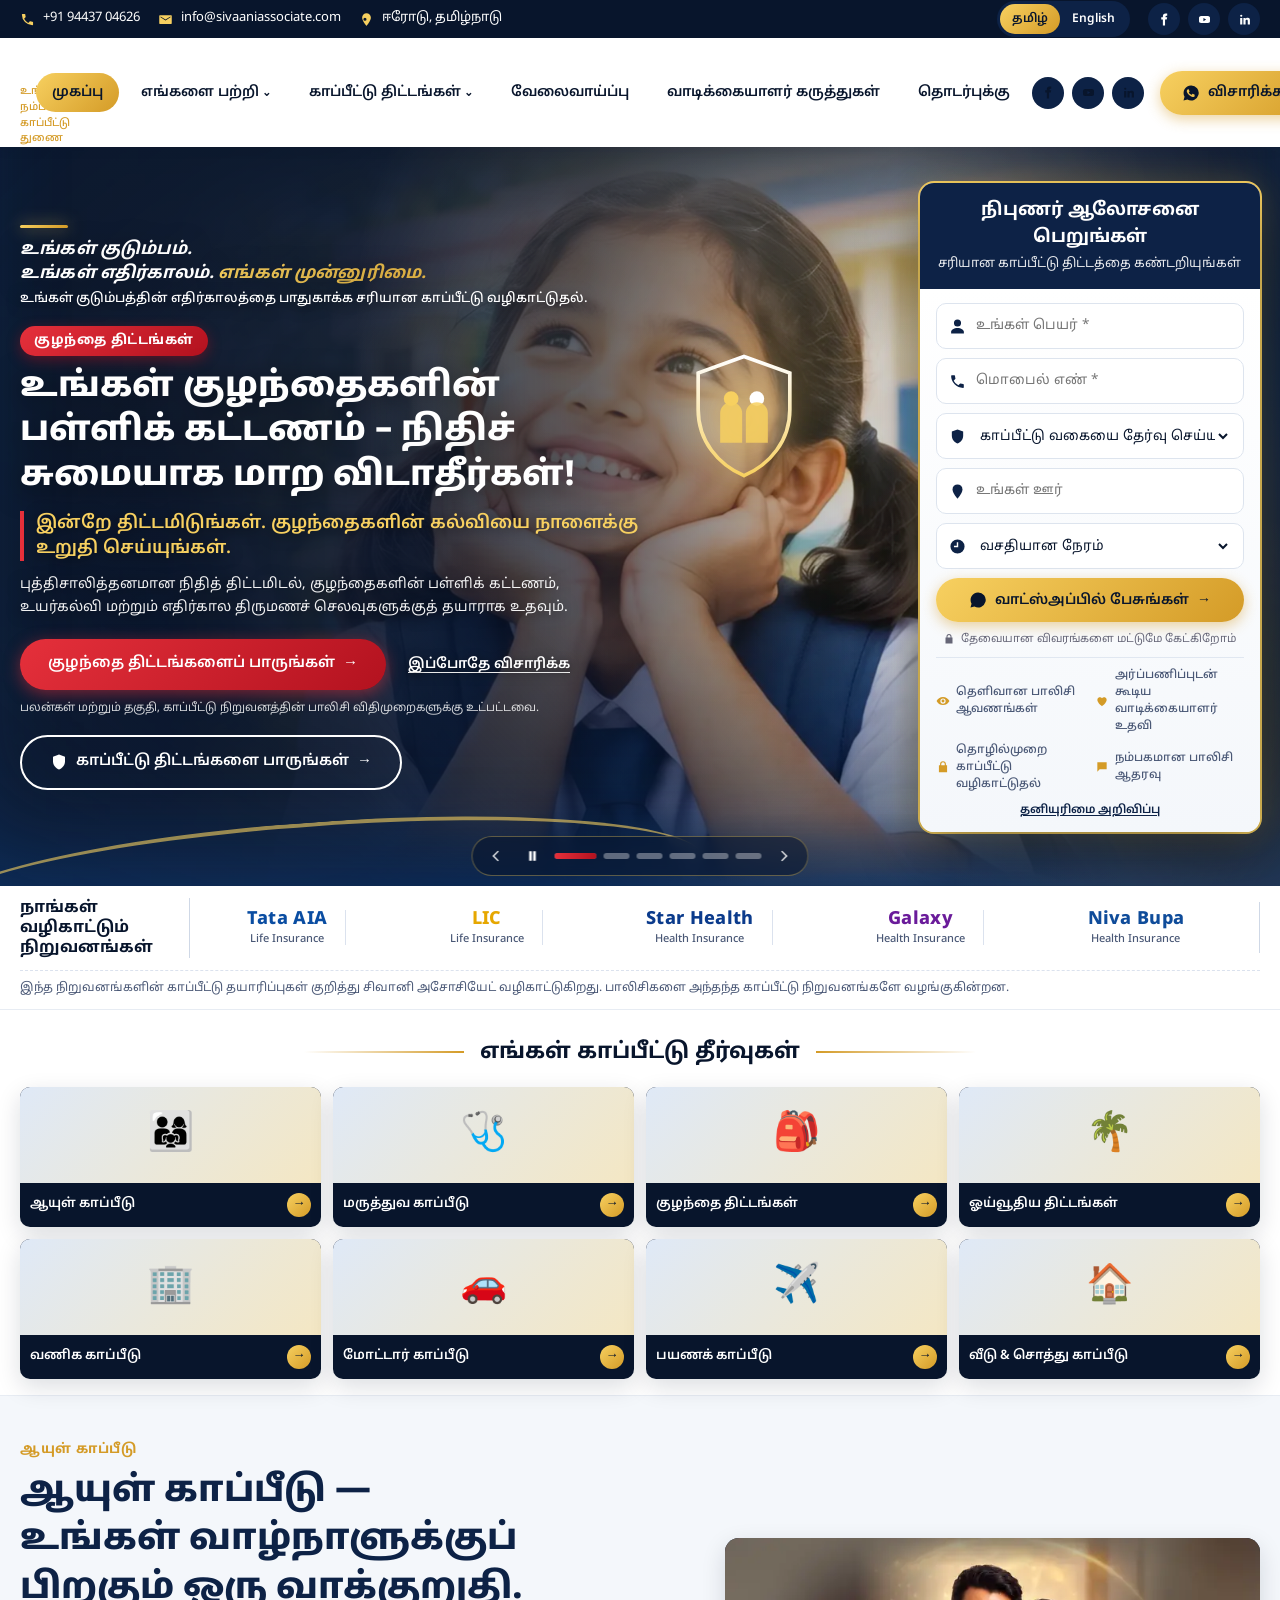
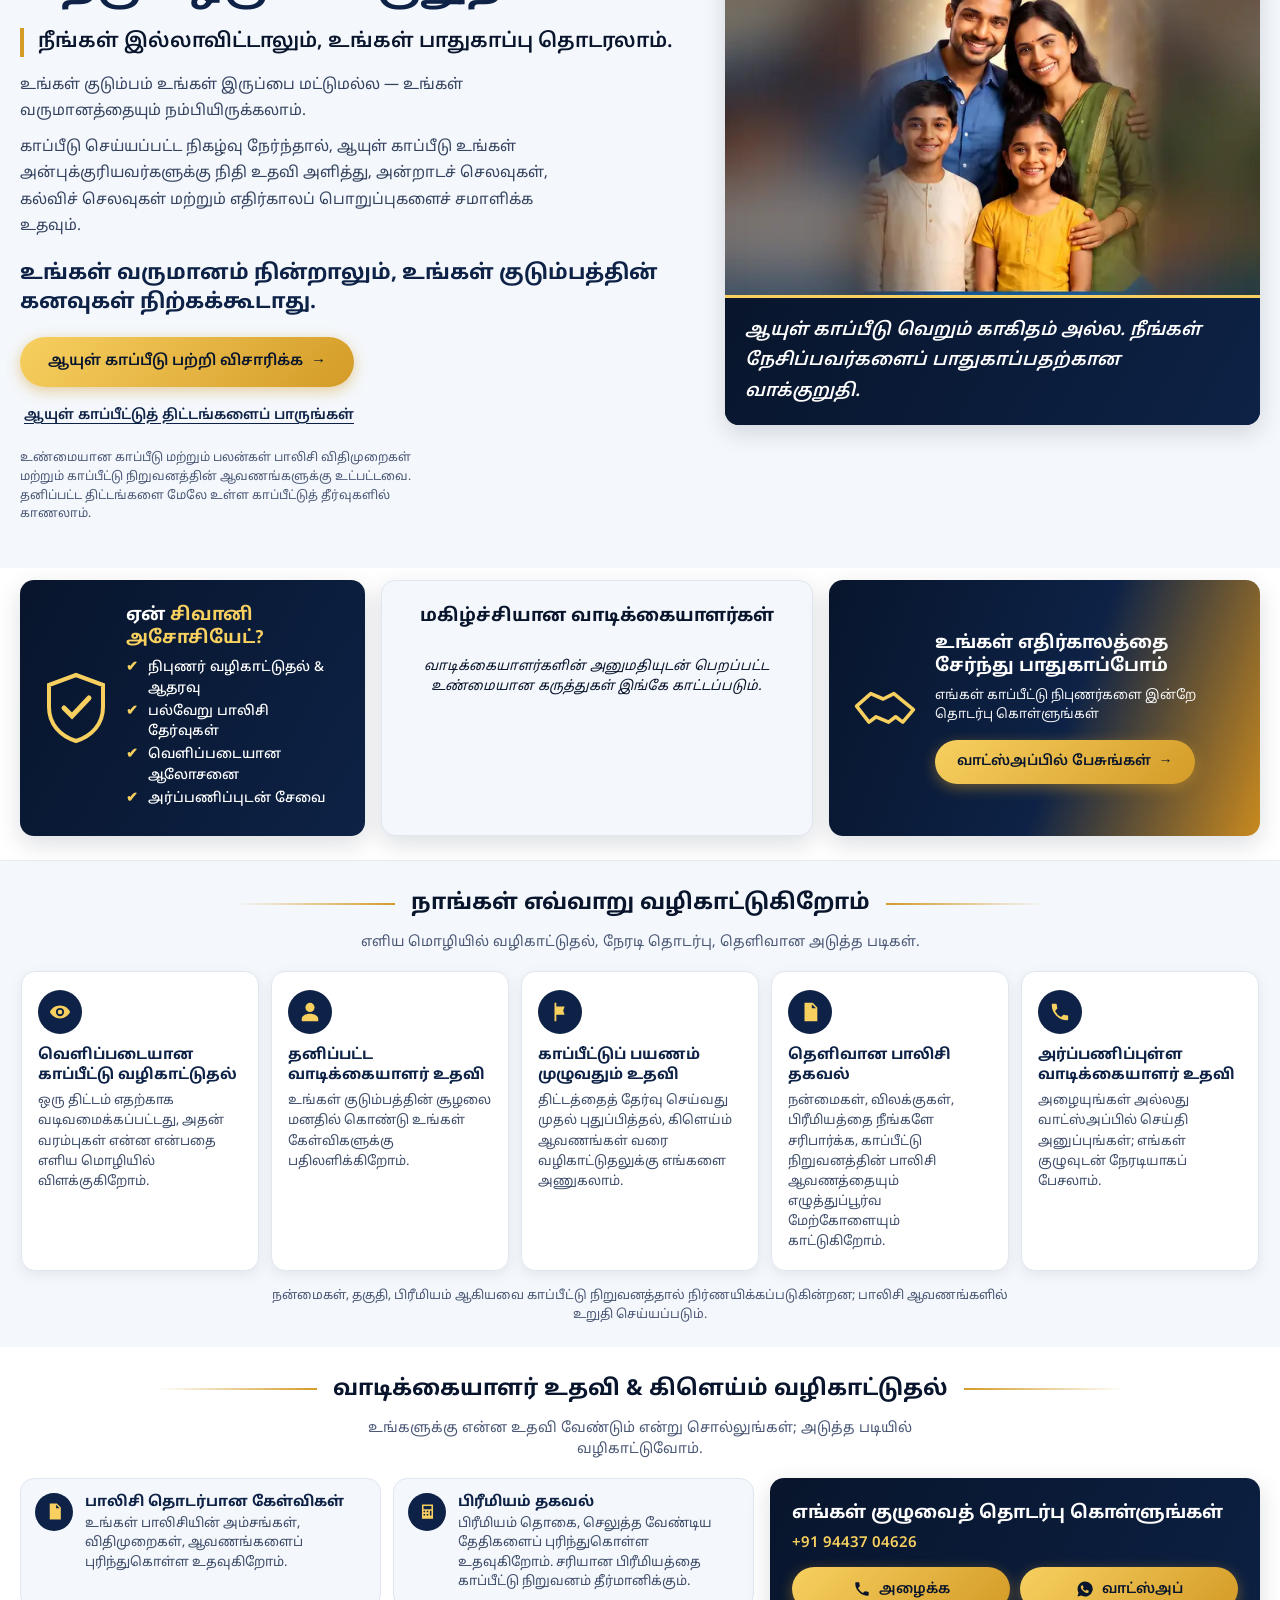
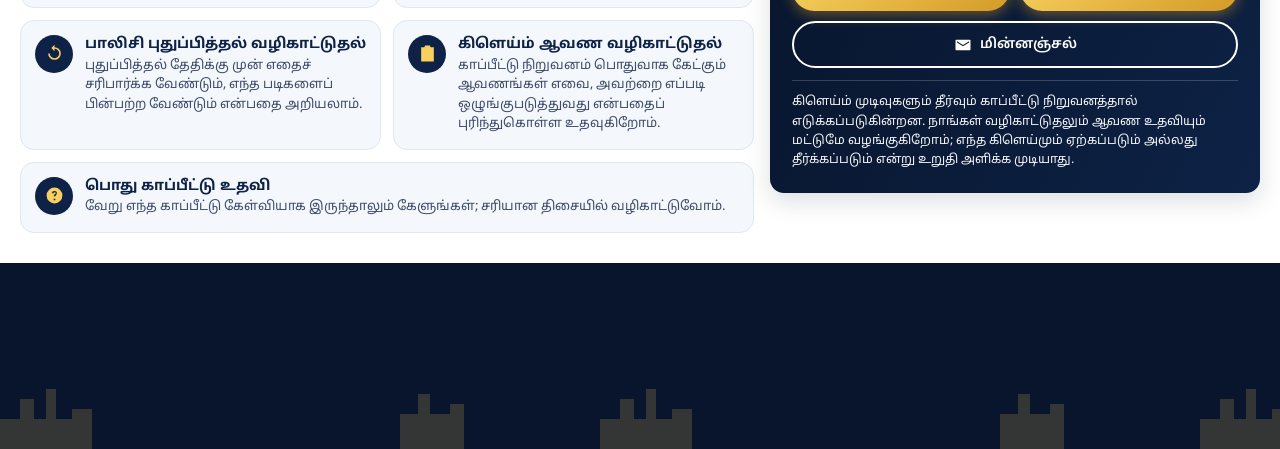
==== commit 870f3cd0: "Add files via upload" ====
--- a/index.html
+++ b/index.html
@@ -4,7 +4,7 @@
 <meta charset="UTF-8">
 <meta name="viewport" content="width=device-width, initial-scale=1, viewport-fit=cover">
 <title>Sivaani Associate – Your Trusted Insurance Partner | Erode</title>
-<meta name="description" content="Sivaani Associate, Erode – expert guidance for life, health, child, retirement and vehicle insurance.">
+<meta name="description" content="Sivaani Associate, Erode – expert guidance for life, health, child, retirement, business, motor, travel and home insurance.">
 <link rel="icon" type="image/png" sizes="32x32" href="images/favicon-32.png">
 <link rel="apple-touch-icon" sizes="180x180" href="images/apple-touch-icon.png">
 <link rel="preconnect" href="https://fonts.googleapis.com">
@@ -18,6 +18,8 @@
 <link rel="stylesheet" href="popups.css">
 <link rel="stylesheet" href="trust.css">
 <link rel="stylesheet" href="messages.css">
+<link rel="stylesheet" href="hero-spacing.css">
+<link rel="stylesheet" href="highlights.css">
 </head>
 <body>
 <div class="topbar"><div class="wrap">
@@ -51,10 +53,12 @@
 <main id="main">
 <section class="hero" id="home">
   <div class="hero-slider" id="heroSlider" role="region" aria-roledescription="carousel" aria-label="Family protection photo slideshow">
-    <div class="hs is-active kb" style="--op:53.5% 34%" role="group" aria-roledescription="slide" aria-label="1 of 4"><picture><source type="image/webp" srcset="images/hero/slide-2-m.webp 1100w, images/hero/slide-2.webp 2200w" sizes="100vw"><img src="images/hero/slide-2.jpg" srcset="images/hero/slide-2-m.jpg 1100w, images/hero/slide-2.jpg 2200w" sizes="100vw" alt="Happy schoolgirl dreaming of a bright future" width="2200" height="900" decoding="async" fetchpriority="high"></picture></div>
-    <div class="hs" style="--op:52% 45%" role="group" aria-roledescription="slide" aria-label="2 of 4" aria-hidden="true"><picture><source type="image/webp" data-srcset="images/hero/slide-4-m.webp 1100w, images/hero/slide-4.webp 2400w" sizes="100vw"><img src="[data-uri]" data-src="images/hero/slide-4.jpg" data-srcset="images/hero/slide-4-m.jpg 1100w, images/hero/slide-4.jpg 2400w" sizes="100vw" alt="Three generations of an Indian family laughing together in a garden" width="2400" height="700" decoding="async"></picture></div>
-    <div class="hs" style="--op:53.5% 26%" role="group" aria-roledescription="slide" aria-label="3 of 4" aria-hidden="true"><picture><source type="image/webp" data-srcset="images/hero/slide-1-m.webp 1100w, images/hero/slide-1.webp 2200w" sizes="100vw"><img src="[data-uri]" data-src="images/hero/slide-1.jpg" data-srcset="images/hero/slide-1-m.jpg 1100w, images/hero/slide-1.jpg 2200w" sizes="100vw" alt="Smiling Indian family of four – parents with their son and daughter" width="2200" height="900" decoding="async"></picture></div>
-    <div class="hs" style="--op:53.5% 30%" role="group" aria-roledescription="slide" aria-label="4 of 4" aria-hidden="true"><picture><source type="image/webp" data-srcset="images/hero/slide-3-m.webp 1100w, images/hero/slide-3.webp 2200w" sizes="100vw"><img src="[data-uri]" data-src="images/hero/slide-3.jpg" data-srcset="images/hero/slide-3-m.jpg 1100w, images/hero/slide-3.jpg 2200w" sizes="100vw" alt="Confident young Indian woman working at her laptop" width="2200" height="900" decoding="async"></picture></div>
+    <div class="hs is-active kb" style="--op:53.5% 34%" role="group" aria-roledescription="slide" aria-label="1 of 6"><picture><source type="image/webp" srcset="images/hero/slide-2-m.webp 1100w, images/hero/slide-2.webp 2200w" sizes="100vw"><img src="images/hero/slide-2.jpg" srcset="images/hero/slide-2-m.jpg 1100w, images/hero/slide-2.jpg 2200w" sizes="100vw" alt="Happy schoolgirl dreaming of a bright future" width="2200" height="900" decoding="async" fetchpriority="high"></picture></div>
+    <div class="hs" style="--op:52% 45%" role="group" aria-roledescription="slide" aria-label="2 of 6" aria-hidden="true"><picture><source type="image/webp" data-srcset="images/hero/slide-4-m.webp 1100w, images/hero/slide-4.webp 2400w" sizes="100vw"><img src="[data-uri]" data-src="images/hero/slide-4.jpg" data-srcset="images/hero/slide-4-m.jpg 1100w, images/hero/slide-4.jpg 2400w" sizes="100vw" alt="Three generations of an Indian family laughing together in a garden" width="2400" height="700" decoding="async"></picture></div>
+    <div class="hs" style="--op:53.5% 26%" role="group" aria-roledescription="slide" aria-label="3 of 6" aria-hidden="true"><picture><source type="image/webp" data-srcset="images/hero/slide-1-m.webp 1100w, images/hero/slide-1.webp 2200w" sizes="100vw"><img src="[data-uri]" data-src="images/hero/slide-1.jpg" data-srcset="images/hero/slide-1-m.jpg 1100w, images/hero/slide-1.jpg 2200w" sizes="100vw" alt="Smiling Indian family of four – parents with their son and daughter" width="2200" height="900" decoding="async"></picture></div>
+    <div class="hs" style="--op:30% 45%" role="group" aria-roledescription="slide" aria-label="4 of 6" aria-hidden="true"><picture><source type="image/webp" data-srcset="images/hero/slide-4-m.webp 1100w, images/hero/slide-4.webp 2400w" sizes="100vw"><img src="[data-uri]" data-src="images/hero/slide-4.jpg" data-srcset="images/hero/slide-4-m.jpg 1100w, images/hero/slide-4.jpg 2400w" sizes="100vw" alt="Three generations of an Indian family laughing together in a garden" width="2400" height="700" decoding="async"></picture></div>
+    <div class="hs" style="--op:53.5% 30%" role="group" aria-roledescription="slide" aria-label="5 of 6" aria-hidden="true"><picture><source type="image/webp" data-srcset="images/hero/slide-3-m.webp 1100w, images/hero/slide-3.webp 2200w" sizes="100vw"><img src="[data-uri]" data-src="images/hero/slide-3.jpg" data-srcset="images/hero/slide-3-m.jpg 1100w, images/hero/slide-3.jpg 2200w" sizes="100vw" alt="Confident young Indian woman working at her laptop" width="2200" height="900" decoding="async"></picture></div>
+    <div class="hs" style="--op:70% 40%" role="group" aria-roledescription="slide" aria-label="6 of 6" aria-hidden="true"><picture><source type="image/webp" data-srcset="images/hero/slide-1-m.webp 1100w, images/hero/slide-1.webp 2200w" sizes="100vw"><img src="[data-uri]" data-src="images/hero/slide-1.jpg" data-srcset="images/hero/slide-1-m.jpg 1100w, images/hero/slide-1.jpg 2200w" sizes="100vw" alt="Smiling Indian family of four – parents with their son and daughter" width="2200" height="900" decoding="async"></picture></div>
     <div class="hero-shade" aria-hidden="true"></div>
     <div class="hero-glow" aria-hidden="true"></div>
   </div>
@@ -68,39 +72,51 @@
   <div class="wrap hero-in">
   <div class="hero-text">
     <h1><span data-i18n="h1a">Your Family. Your Future.</span> <em data-i18n="h1b">Our Priority.</em></h1>
-    <p class="sub ta-font" data-i18n="hsub">உங்கள் குடும்பத்தின் எதிர்காலத்தை பாதுகாக்க சரியான Insurance வழிகாட்டுதல்.</p>
+    <p class="sub ta-font" data-i18n="hsub"></p>
     <div class="hs-copy" id="hsCopy" aria-live="off">
-      <div class="hc is-on" role="group" aria-roledescription="slide" aria-label="1 of 4">
+      <div class="hc is-on" role="group" aria-roledescription="slide" aria-label="1 of 6">
         <p class="hc-tag" data-i18n="hc1_tag"></p>
         <h2 data-i18n="hc1_h"></h2>
         <p class="hc-sub" data-i18n="hc1_s"></p>
         <p class="hc-desc" data-i18n="hc1_d"></p>
-        <div class="hc-act"><a class="btn gold lg" data-wa="hc1_m" href="#" target="_blank" rel="noopener"><span data-i18n="hc1_c"></span> →</a><button type="button" class="hc-more" data-more="child" data-i18n="hc_more">Know more</button></div>
+        <div class="hc-act"><a class="btn red lg" href="#catalogue" data-go="child"><span data-i18n="hc1_c"></span> →</a><button type="button" class="hc-more" data-more="child" data-i18n="hc_more">Enquire now</button></div>
         <small class="hc-note" data-i18n="hc1_n"></small>
       </div>
-      <div class="hc" role="group" aria-roledescription="slide" aria-label="2 of 4" aria-hidden="true">
+      <div class="hc" role="group" aria-roledescription="slide" aria-label="2 of 6" aria-hidden="true">
         <p class="hc-tag" data-i18n="hc2_tag"></p>
         <h2 data-i18n="hc2_h"></h2>
         <p class="hc-sub" data-i18n="hc2_s"></p>
         <p class="hc-desc" data-i18n="hc2_d"></p>
-        <div class="hc-act"><a class="btn gold lg" data-wa="hc2_m" href="#" target="_blank" rel="noopener"><span data-i18n="hc2_c"></span> →</a><button type="button" class="hc-more" data-more="health" data-i18n="hc_more">Know more</button></div>
+        <div class="hc-act"><a class="btn red lg" href="#catalogue" data-go="health"><span data-i18n="hc2_c"></span> →</a><button type="button" class="hc-more" data-more="health" data-i18n="hc_more">Enquire now</button></div>
         <small class="hc-note" data-i18n="hc2_n"></small>
       </div>
-      <div class="hc" role="group" aria-roledescription="slide" aria-label="3 of 4" aria-hidden="true">
+      <div class="hc" role="group" aria-roledescription="slide" aria-label="3 of 6" aria-hidden="true">
         <p class="hc-tag" data-i18n="hc3_tag"></p>
         <h2 data-i18n="hc3_h"></h2>
-        <p class="hc-sub" data-i18n="hc3_s"></p>
         <p class="hc-desc" data-i18n="hc3_d"></p>
-        <div class="hc-act"><a class="btn gold lg" data-wa="hc3_m" href="#" target="_blank" rel="noopener"><span data-i18n="hc3_c"></span> →</a><button type="button" class="hc-more" data-more="life" data-i18n="hc_more">Know more</button></div>
+        <div class="hc-act"><a class="btn red lg" href="#catalogue" data-go="life"><span data-i18n="hc3_c"></span> →</a><button type="button" class="hc-more" data-more="life" data-i18n="hc_more">Enquire now</button></div>
         <small class="hc-note" data-i18n="hc3_n"></small>
       </div>
-      <div class="hc" role="group" aria-roledescription="slide" aria-label="4 of 4" aria-hidden="true">
+      <div class="hc" role="group" aria-roledescription="slide" aria-label="4 of 6" aria-hidden="true">
         <p class="hc-tag" data-i18n="hc4_tag"></p>
         <h2 data-i18n="hc4_h"></h2>
-        <p class="hc-sub" data-i18n="hc4_s"></p>
         <p class="hc-desc" data-i18n="hc4_d"></p>
-        <div class="hc-act"><a class="btn gold lg" data-wa="hc4_m" href="#" target="_blank" rel="noopener"><span data-i18n="hc4_c"></span> →</a><button type="button" class="hc-more" data-more="career" data-i18n="hc_more">Know more</button></div>
+        <div class="hc-act"><a class="btn red lg" href="#catalogue" data-go="retire"><span data-i18n="hc4_c"></span> →</a><button type="button" class="hc-more" data-more="retire" data-i18n="hc_more">Enquire now</button></div>
         <small class="hc-note" data-i18n="hc4_n"></small>
+      </div>
+      <div class="hc" role="group" aria-roledescription="slide" aria-label="5 of 6" aria-hidden="true">
+        <p class="hc-tag" data-i18n="hc5_tag"></p>
+        <h2 data-i18n="hc5_h"></h2>
+        <p class="hc-desc" data-i18n="hc5_d"></p>
+        <div class="hc-act"><a class="btn red lg" href="#catalogue" data-go="business"><span data-i18n="hc5_c"></span> →</a><button type="button" class="hc-more" data-more="business" data-i18n="hc_more">Enquire now</button></div>
+        <small class="hc-note" data-i18n="hc5_n"></small>
+      </div>
+      <div class="hc" role="group" aria-roledescription="slide" aria-label="6 of 6" aria-hidden="true">
+        <p class="hc-tag" data-i18n="hc6_tag"></p>
+        <h2 data-i18n="hc6_h"></h2>
+        <p class="hc-desc" data-i18n="hc6_d"></p>
+        <div class="hc-act"><a class="btn red lg" href="#catalogue" data-go="motor"><span data-i18n="hc6_c"></span> →</a><button type="button" class="hc-more" data-more="motor" data-i18n="hc_more">Enquire now</button></div>
+        <small class="hc-note" data-i18n="hc6_n"></small>
       </div>
     </div>
     <a class="btn outline lg hc-explore" href="#products"><svg viewBox="0 0 24 24"><path d="M12 2l8 3v6c0 5-3.4 9.4-8 11-4.6-1.6-8-6-8-11V5z"/></svg><span data-i18n="explore">Explore Insurance Plans</span> →</a>
@@ -235,10 +251,11 @@
 <script src="catalogue-data.js"></script>
 <script src="trust-data.js"></script>
 <script src="messages-data.js"></script>
+<script src="highlights-data.js"></script>
 <script src="script.js"></script>
 <script src="enquiry.js"></script>
 <script src="catalogue.js"></script>
 <script src="popups.js"></script>
 <script src="trust.js"></script>
 </body>
-</html>
+</html>
--- a/catalogue.css
+++ b/catalogue.css
@@ -27,3 +27,8 @@
 .dt .sp a,.dt .sp span.in{font-size:12px;margin-right:10px;color:#1769D2}.dt .sp button{float:right;border:0;background:#F2B632;border-radius:999px;padding:4px 12px;font:inherit;font-size:12px;font-weight:600;cursor:pointer}
 .dt .sp.on{border-color:#F2B632;background:#fff8e6}
 .eq-ov .full{grid-column:1/-1}.ok{background:#e9f9ef;border:1px solid #b6e8c8;border-radius:10px;padding:12px;font-size:13.5px}.bd{background:#fdecea;border:1px solid #f3b9b3;border-radius:10px;padding:12px;font-size:13.5px;color:#a93226}
+
+/* promotional banner (Child Plans) */
+.ct-promo{grid-column:1/-1;background:linear-gradient(120deg,#B3121F,#E5303B 45%,#1769D2);color:#fff;border-radius:16px;padding:18px 22px;box-shadow:0 8px 22px rgba(179,18,31,.22)}
+.ct-promo b{display:block;font-size:clamp(16px,2.2vw,21px);line-height:1.35;text-wrap:balance}.ct-promo p{margin-top:6px;font-size:13.5px;line-height:1.55;color:rgba(255,255,255,.94)}
+.dt .ct-promo{margin-bottom:12px;padding:14px 16px}.dt .ct-promo p{color:rgba(255,255,255,.94)}
--- a/messages.css
+++ b/messages.css
@@ -70,3 +70,9 @@
 .hc,.hc.is-on{transition:none}
 .hc.is-on>*{animation:none!important}
 }
+
+/* ---------- hero: English sub-line removed, so give the strapline room above the slide label + heading ----------
+   Applies only while the sub-line is empty (Tamil mode keeps its own sub-line and spacing).
+   Fluid: ~16px phones, ~18px tablets, ~26-28px desktop. Label and heading keep their existing tight pairing. */
+.hero-text .sub:empty{display:none}
+.hero-text .sub:empty+.hs-copy{margin-top:clamp(16px,1.1vw + 10px,28px)}
--- a/highlights.css
+++ b/highlights.css
@@ -0,0 +1,21 @@
+/* Highlight carousel (red + blue accents), partners labels, 8-category grid. Loaded last; layout, header, footer and navigation are untouched. */
+.hero{--rd1:#E5303B;--rd2:#B3121F}
+/* slide label: red pill */
+.hc-tag{width:fit-content;background:linear-gradient(135deg,var(--rd1),var(--rd2));color:#fff!important;padding:5px 14px;border-radius:999px;text-shadow:none;box-shadow:0 4px 14px rgba(179,18,31,.45)}
+body.ta .hc-tag{padding:5px 14px}
+/* highlight line: red accent bar */
+.hc-sub{border-left:4px solid var(--rd1);padding-left:12px}
+.hc-sub:empty,.hc-desc:empty{display:none}
+/* CTA: red button */
+.btn.red{background:linear-gradient(135deg,var(--rd1),var(--rd2));color:#fff;box-shadow:0 4px 16px rgba(229,48,59,.5)}
+.btn.red:hover{transform:translateY(-2px);box-shadow:0 8px 22px rgba(229,48,59,.65)}
+/* slide dots: red progress instead of gold */
+.hs-dots button::after{background:linear-gradient(90deg,var(--rd1),var(--rd2))}
+/* blue depth on the hero overlay */
+.hero-shade{box-shadow:inset 0 -80px 120px -60px rgba(23,105,210,.35)}
+/* partners: name + insurance type */
+.p-logos .pl{display:inline-flex;flex-direction:column;align-items:center;gap:2px;line-height:1.15;text-align:center}
+.p-logos .pl b{font-weight:800}
+.p-logos .pl small{font-size:11px;font-weight:500;letter-spacing:0;color:#4a5876}
+/* 8 insurance categories: 4 per row from tablet up */
+@media(min-width:761px){.grid6{grid-template-columns:repeat(4,1fr)}}
